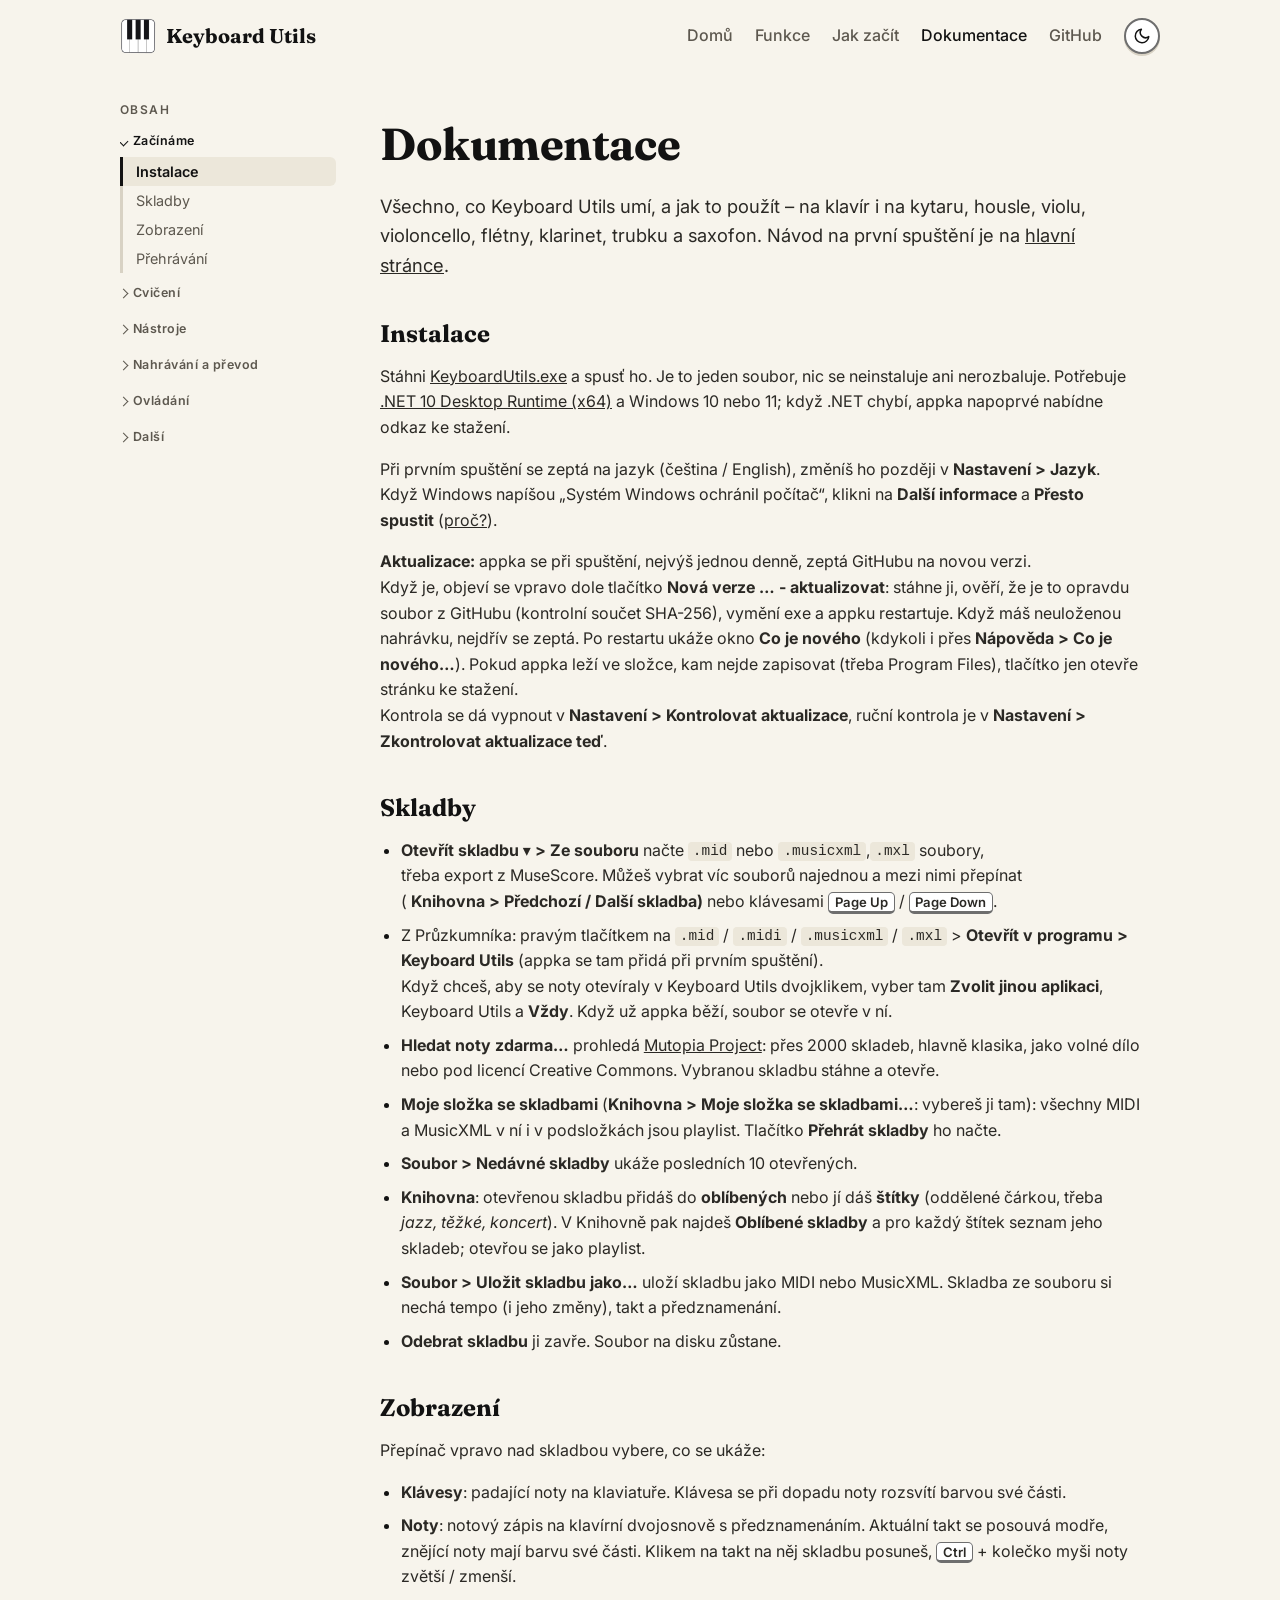
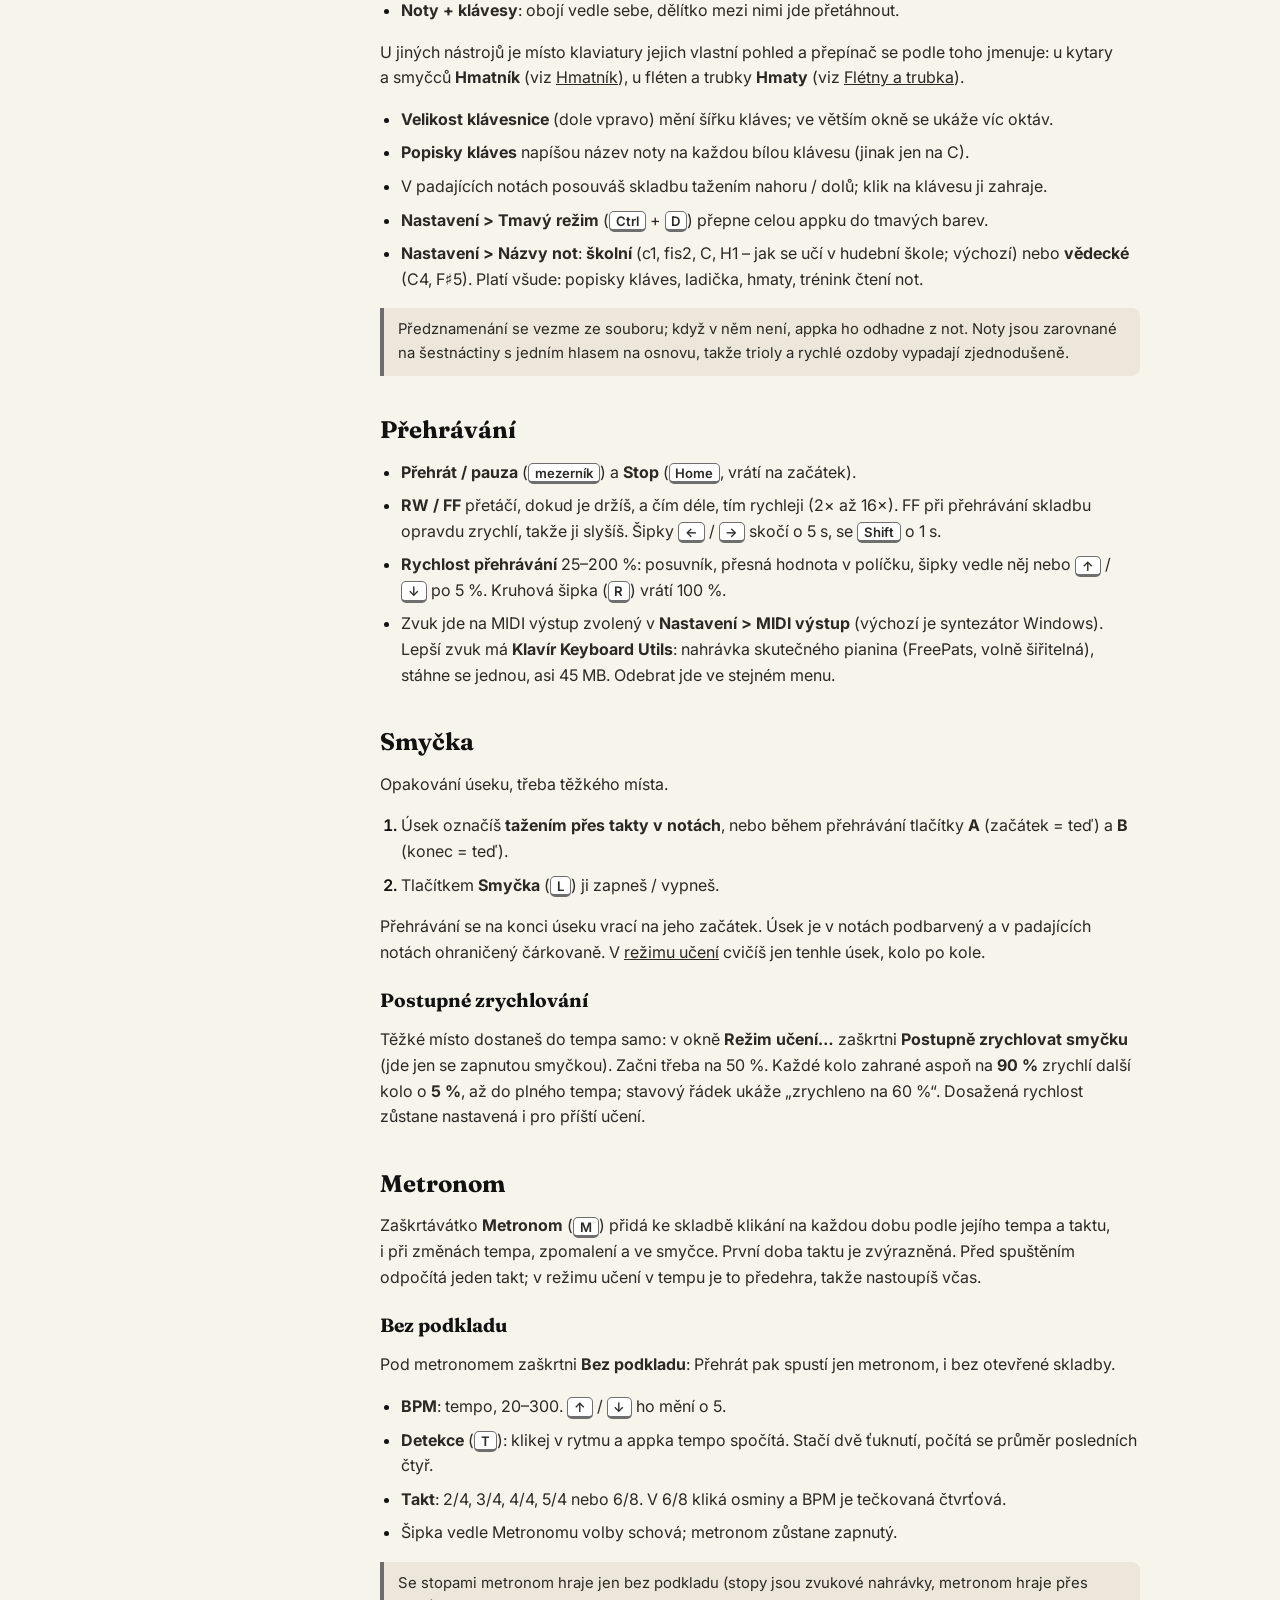
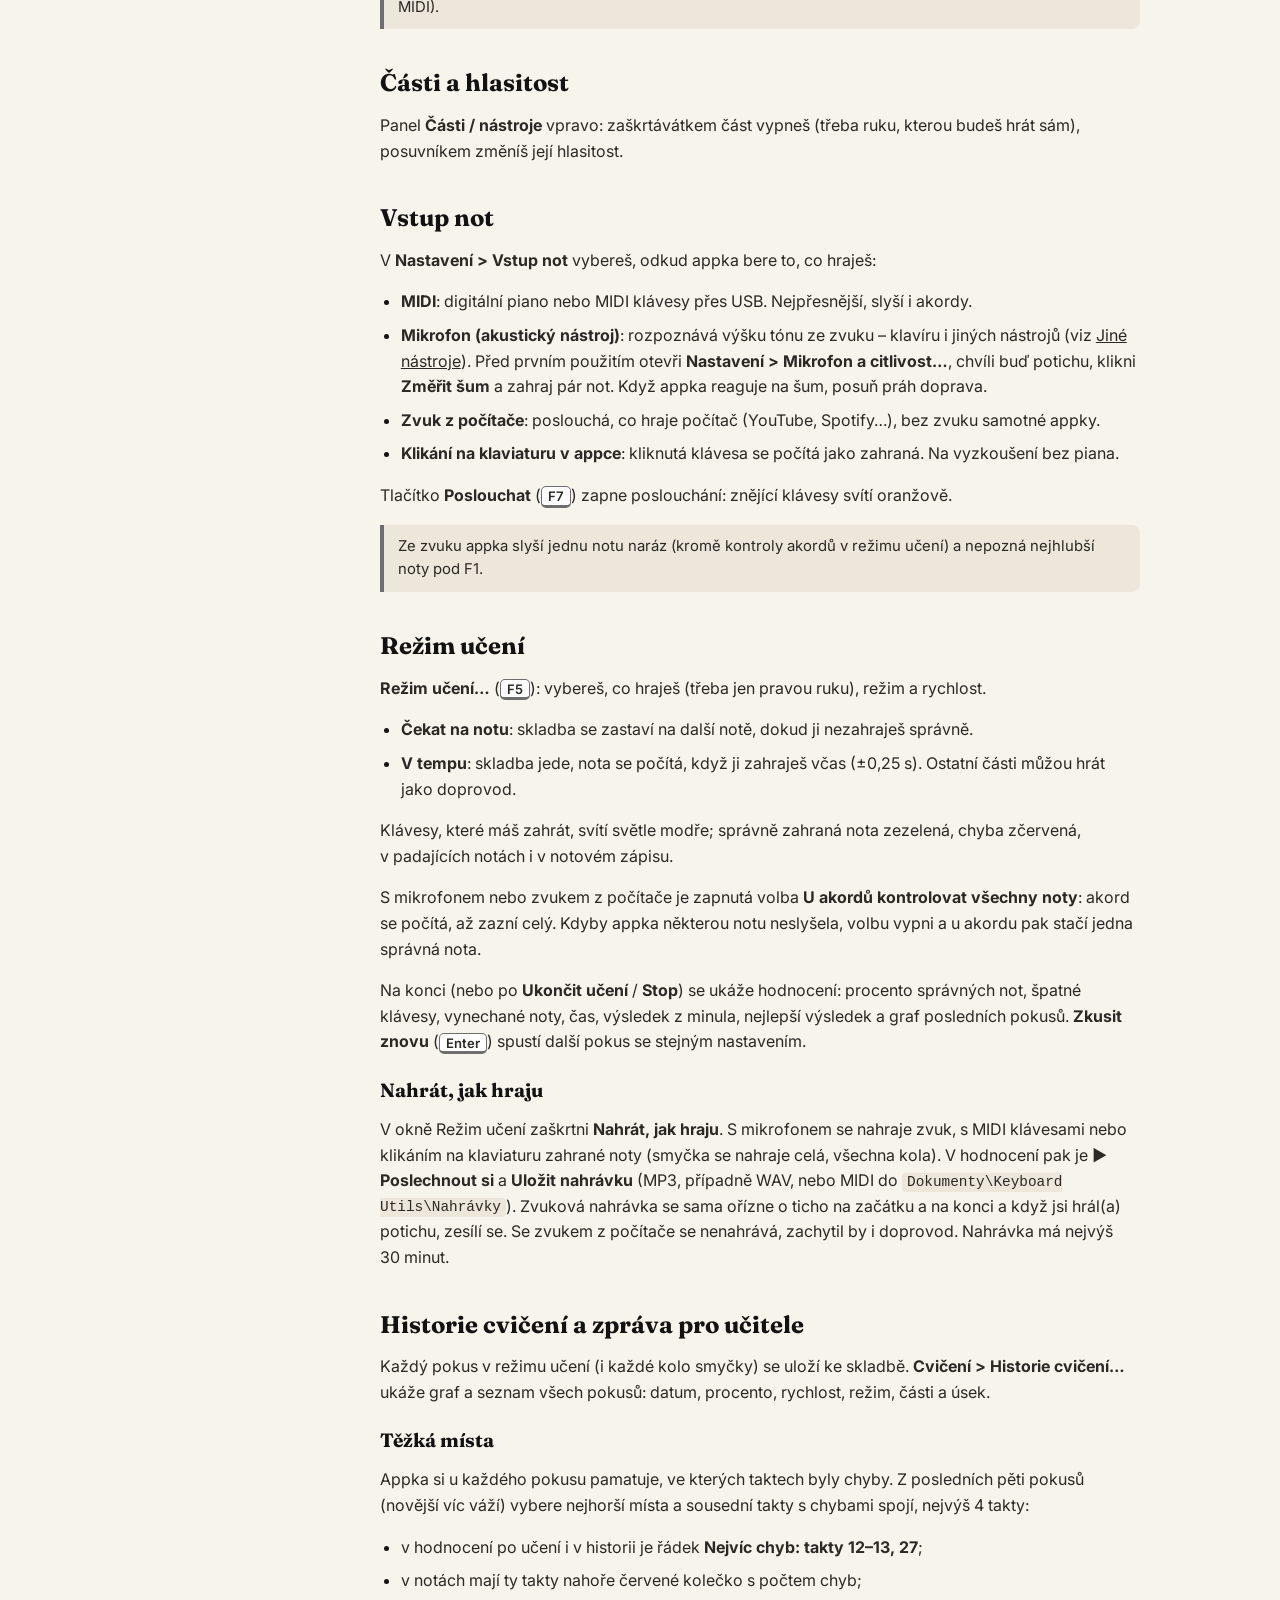
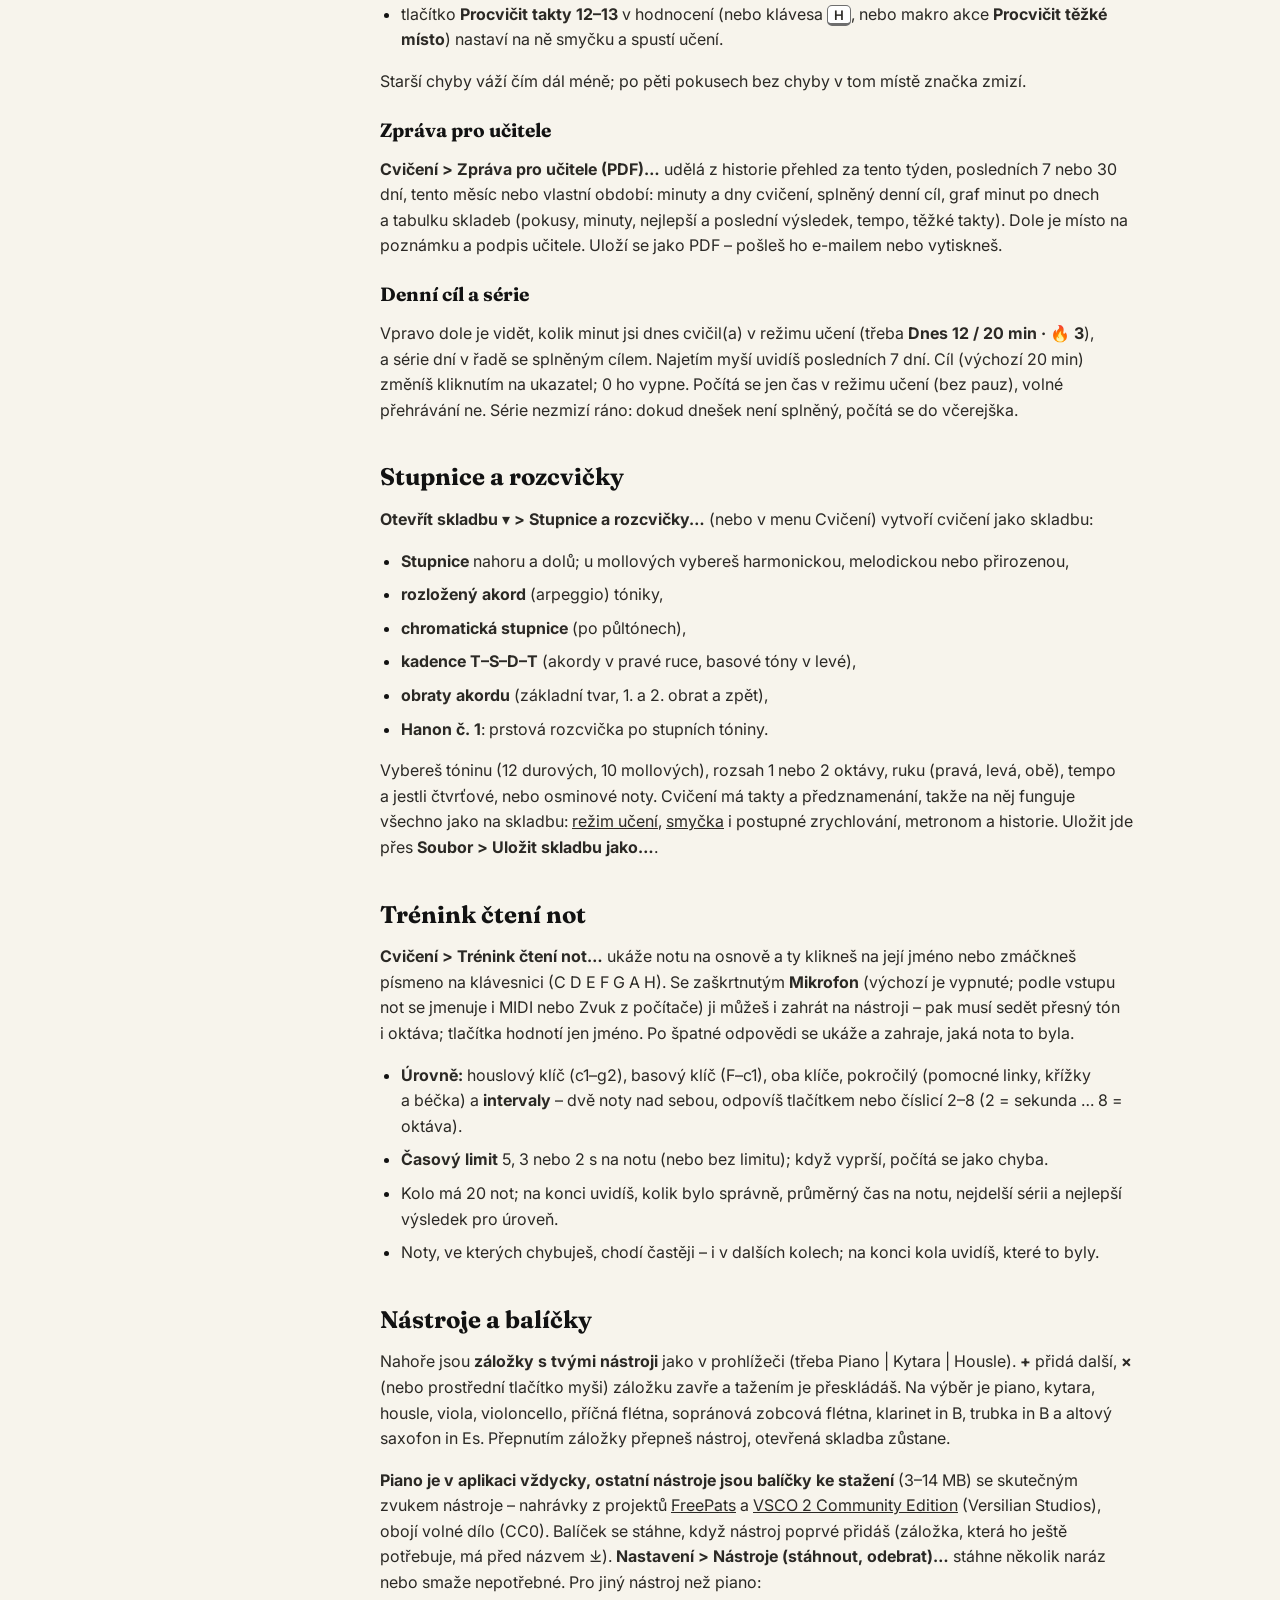
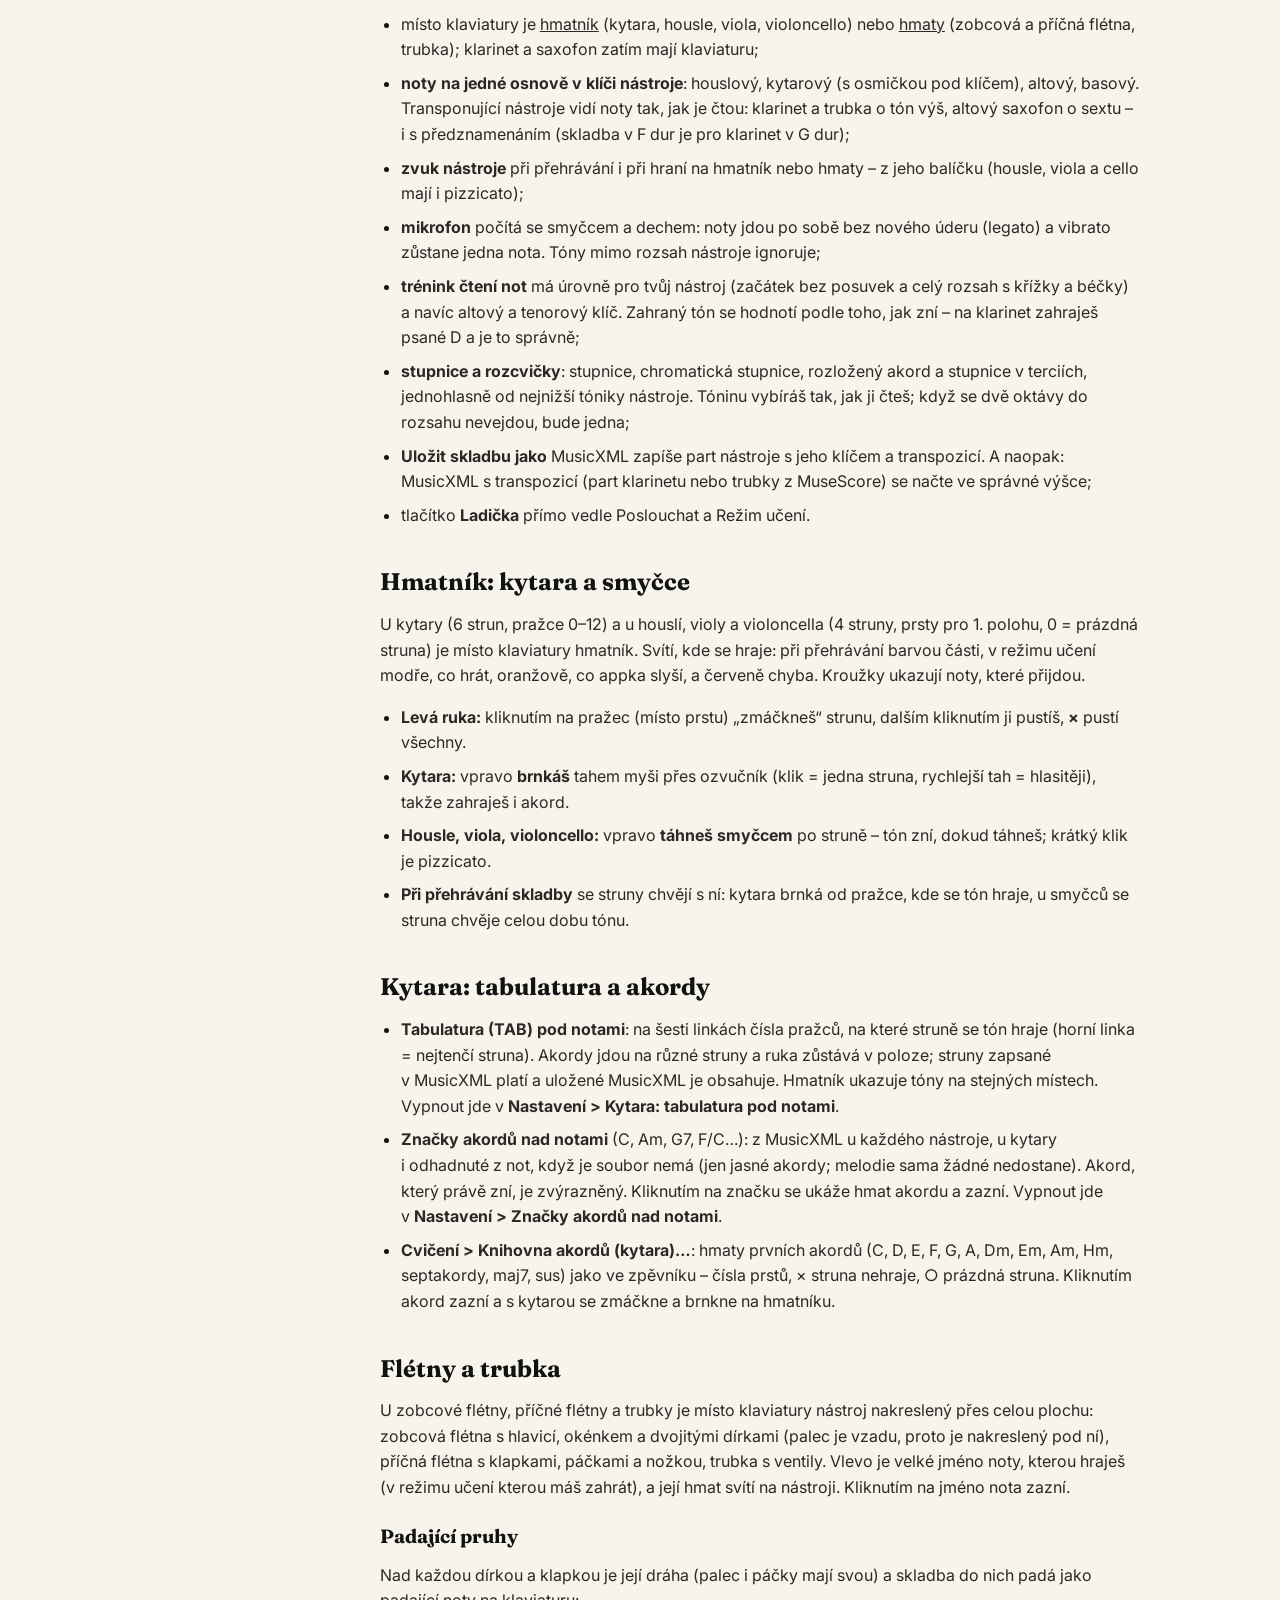
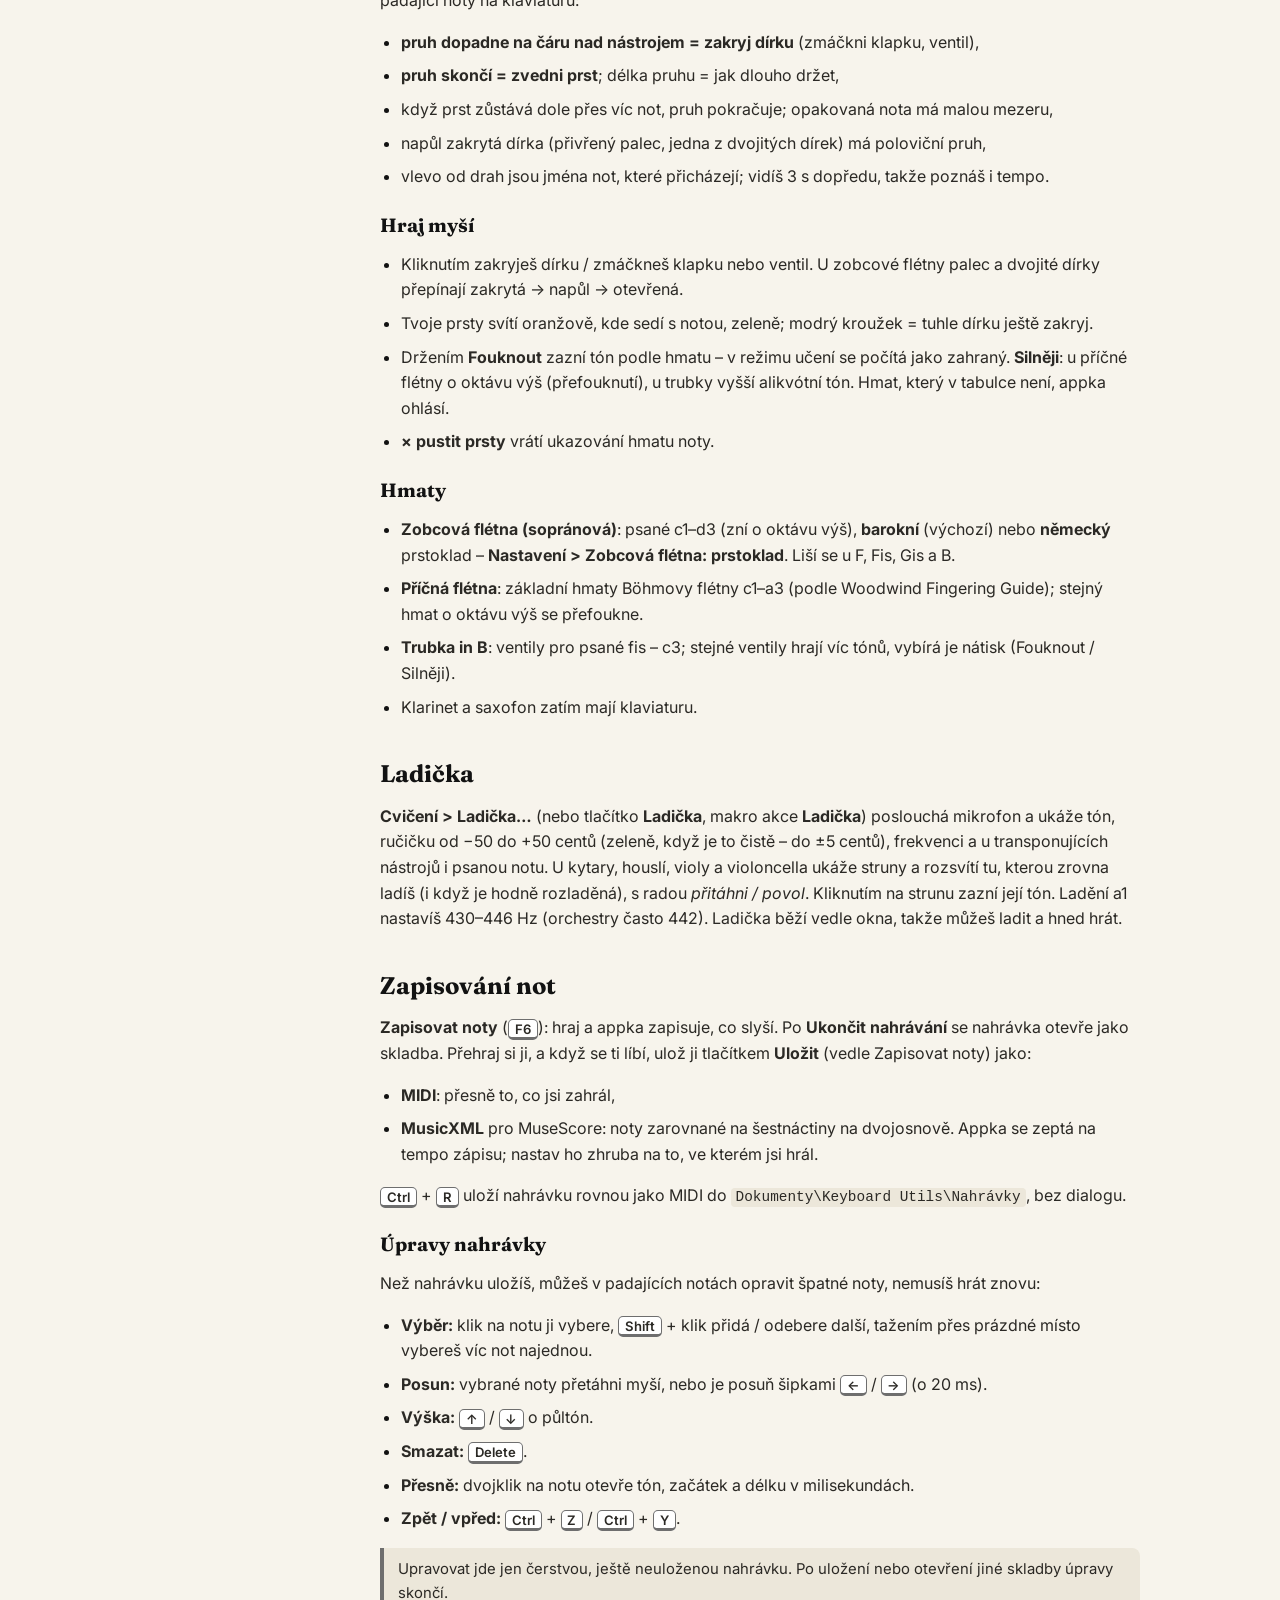
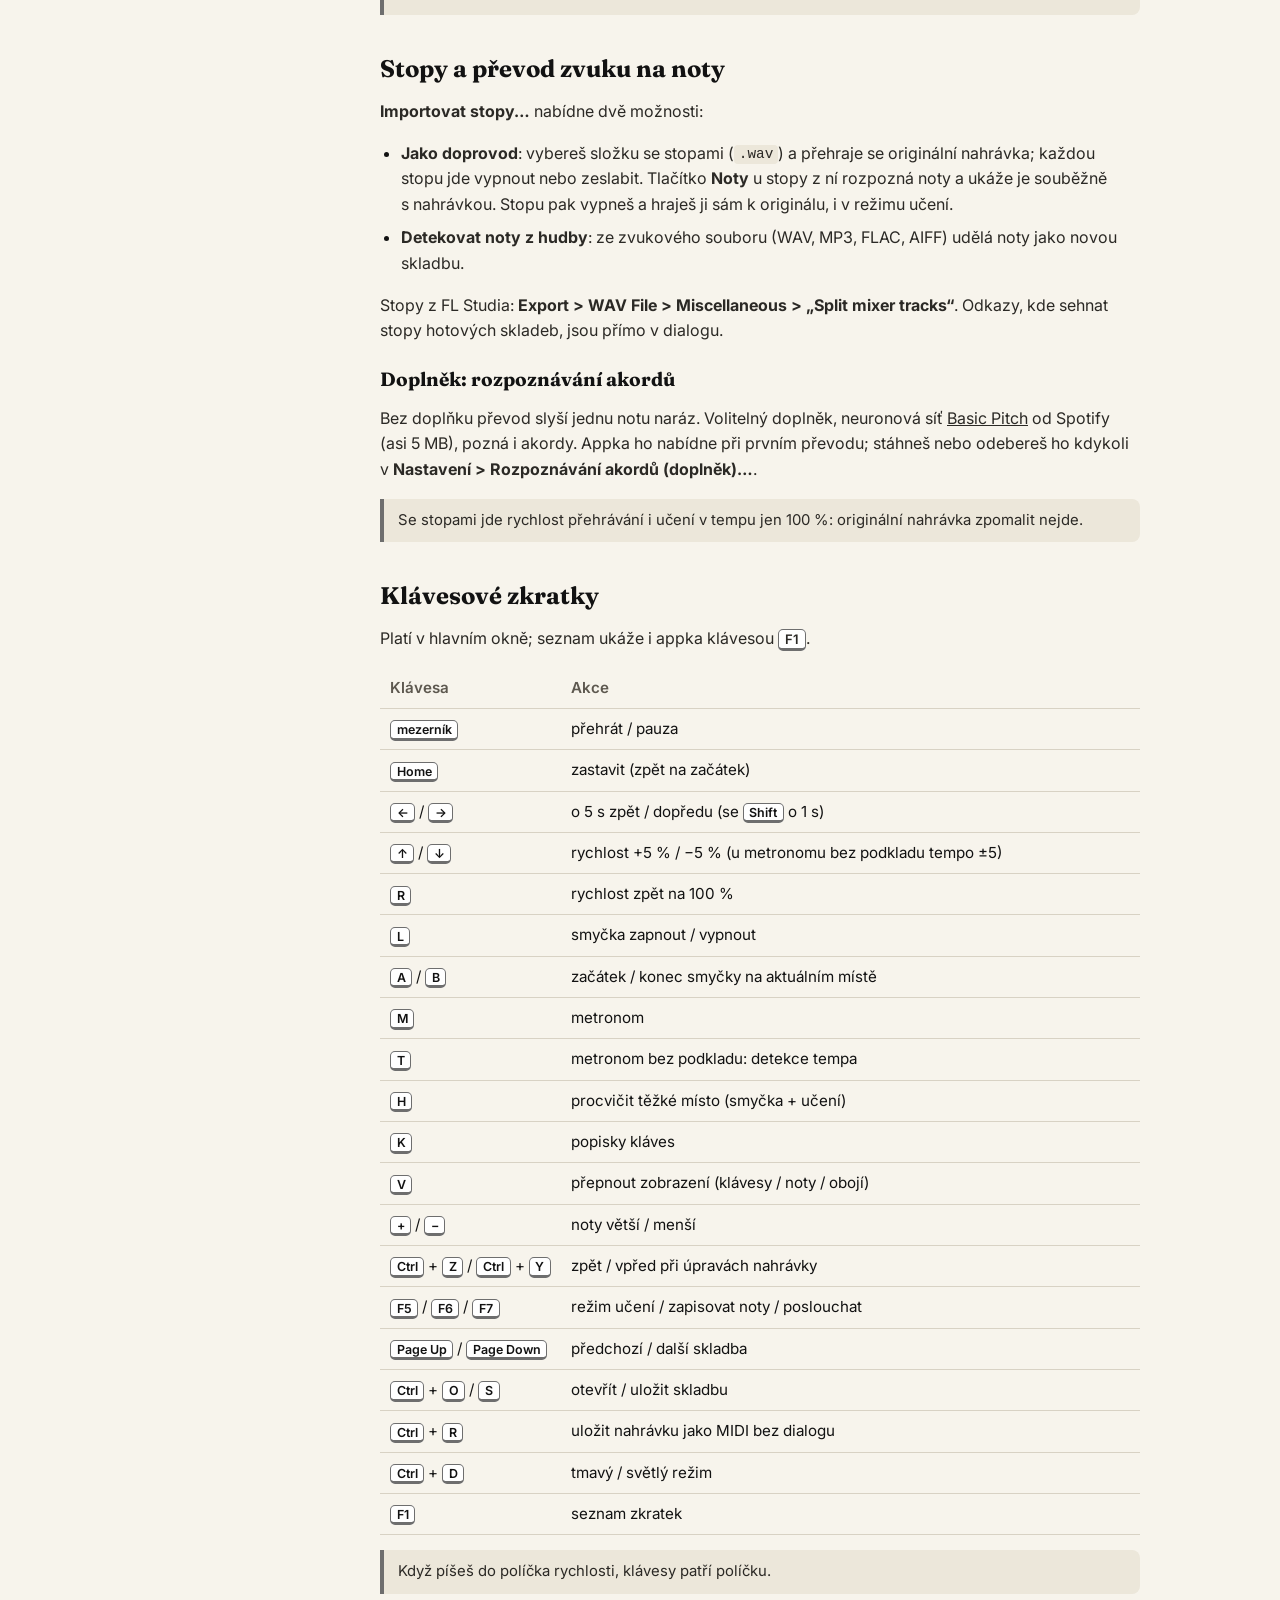
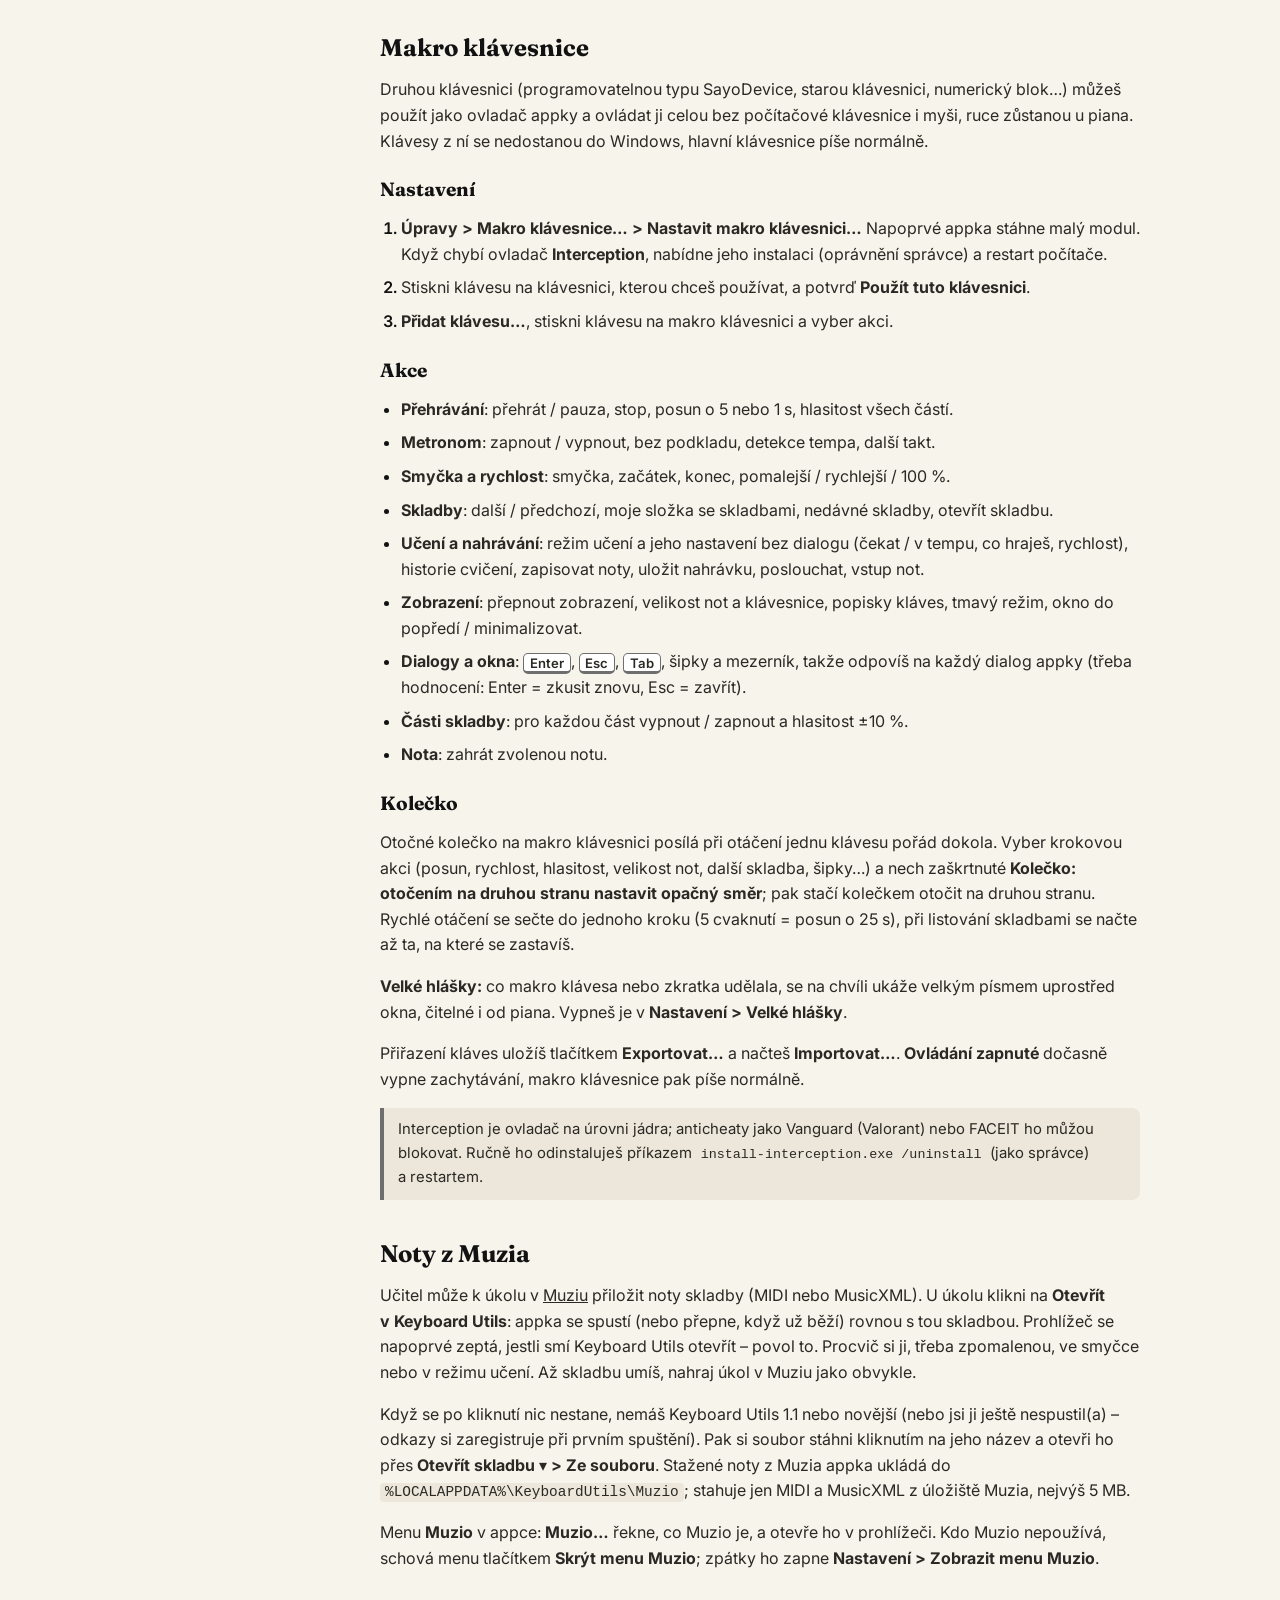
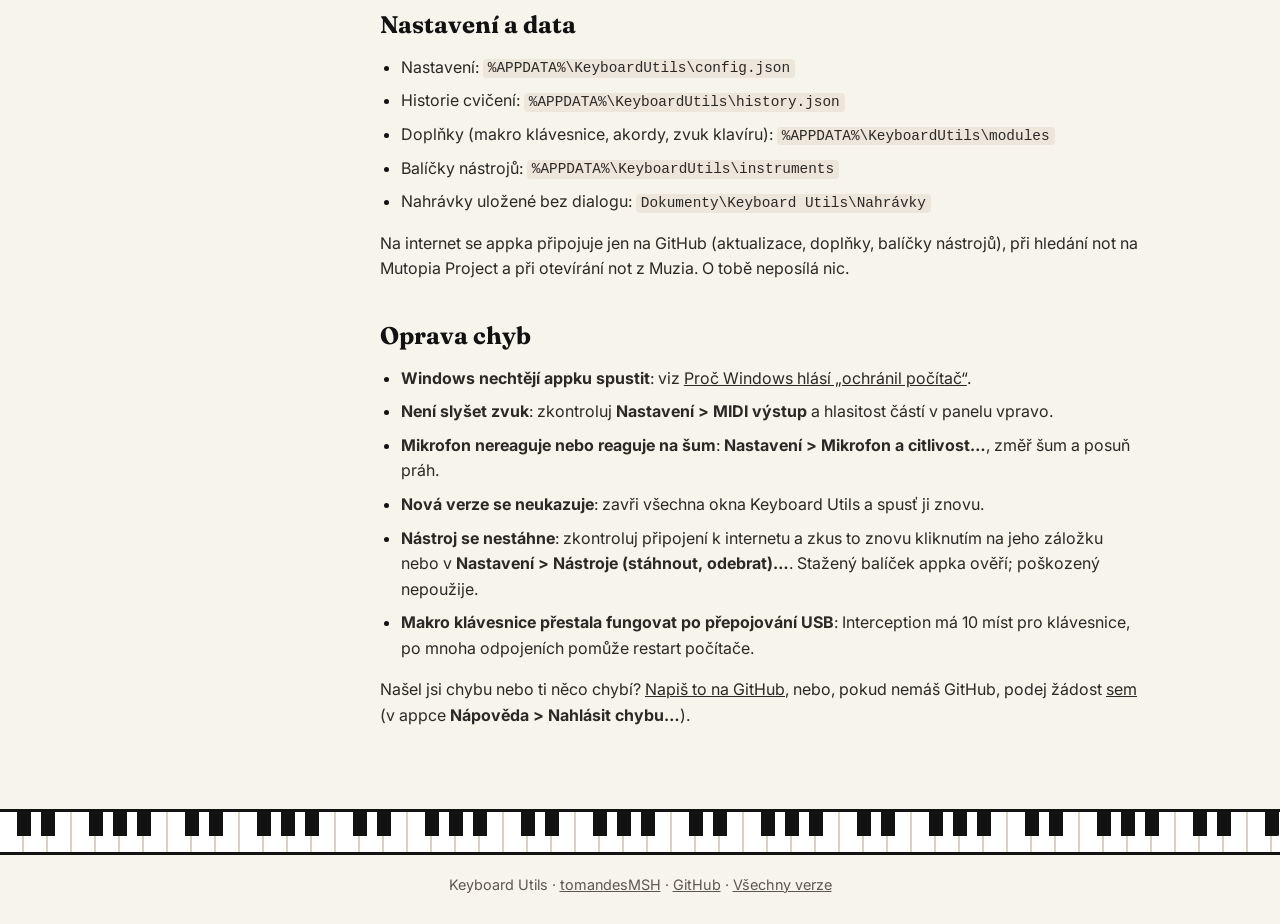
==== docs/docs/index.html @ 631c0263 "Docs contents: only the list animates when a category opens - the heading no longer stretches and ju" ====
<!doctype html>
<html lang="cs">
<head>
  <meta charset="utf-8">
  <meta name="viewport" content="width=device-width, initial-scale=1">
  <title>Dokumentace – Keyboard Utils</title>
  <meta name="description" content="Dokumentace Keyboard Utils: skladby, přehrávání, režim učení, zpráva pro učitele, nástroje (kytara, smyčce, flétny, trubka), hmatník, tabulatura a akordy, ladička, zapisování not, makro klávesnice a klávesové zkratky.">
  <link rel="icon" type="image/png" href="../img/favicon.png">
  <link rel="preconnect" href="https://fonts.googleapis.com">
  <link rel="preconnect" href="https://fonts.gstatic.com" crossorigin>
  <link href="https://fonts.googleapis.com/css2?family=Fraunces:opsz,wght@9..144,600;9..144,700&family=Inter:wght@400;500;600&display=swap" rel="stylesheet">
  <!-- The light / dark pick, set before the page is drawn (no flash of the wrong one). See theme.js. -->
  <script>try { const t = localStorage.getItem('theme'); if (t === 'dark' || t === 'light') document.documentElement.dataset.theme = t } catch (e) {}</script>
  <link rel="stylesheet" href="../style.css">
</head>
<body>

<header class="top">
  <a class="brand" href="../index.html">
    <img src="../img/logo.png" alt="" width="36" height="36">
    <span>Keyboard Utils</span>
  </a>
  <div class="header-end">
    <nav>
      <a href="../index.html">Domů</a>
      <a href="../index.html#funkce">Funkce</a>
      <a href="../index.html#zacit">Jak začít</a>
      <a href="index.html" aria-current="page">Dokumentace</a>
      <a href="https://github.com/tomandesMSH/Keyboard-Utils">GitHub</a>
    </nav>
    <button class="theme-toggle" type="button" aria-label="Tmavý režim" aria-pressed="false">
      <svg class="moon" viewBox="0 0 24 24" fill="none" stroke="currentColor" stroke-width="2" stroke-linecap="round" stroke-linejoin="round" aria-hidden="true"><path d="M21 12.8A9 9 0 1 1 11.2 3a7 7 0 0 0 9.8 9.8z"/></svg>
      <svg class="sun" viewBox="0 0 24 24" fill="none" stroke="currentColor" stroke-width="2" stroke-linecap="round" aria-hidden="true"><circle cx="12" cy="12" r="4.5"/><path d="M12 2v2.5M12 19.5V22M2 12h2.5M19.5 12H22M4.9 4.9l1.8 1.8M17.3 17.3l1.8 1.8M4.9 19.1l1.8-1.8M17.3 6.7l1.8-1.8"/></svg>
    </button>
  </div>
</header>

<div class="doc">
  <aside class="doc-toc" aria-label="Obsah">
    <p class="doc-toc-title">Obsah</p>
    <div class="doc-toc-group">
      <button type="button" class="doc-toc-cat" aria-expanded="true">Začínáme</button>
      <div class="doc-toc-list">
        <ol>
          <li><a href="#instalace">Instalace</a></li>
          <li><a href="#skladby">Skladby</a></li>
          <li><a href="#zobrazeni">Zobrazení</a></li>
          <li><a href="#prehravani">Přehrávání</a></li>
        </ol>
      </div>
    </div>
    <div class="doc-toc-group">
      <button type="button" class="doc-toc-cat" aria-expanded="true">Cvičení</button>
      <div class="doc-toc-list">
        <ol>
          <li><a href="#smycka">Smyčka</a></li>
          <li><a href="#metronom">Metronom</a></li>
          <li><a href="#casti">Části a hlasitost</a></li>
          <li><a href="#vstup">Vstup not</a></li>
          <li><a href="#uceni">Režim učení</a></li>
          <li><a href="#historie">Historie a zpráva pro učitele</a></li>
          <li><a href="#stupnice">Stupnice a rozcvičky</a></li>
          <li><a href="#cteni">Trénink čtení not</a></li>
        </ol>
      </div>
    </div>
    <div class="doc-toc-group">
      <button type="button" class="doc-toc-cat" aria-expanded="true">Nástroje</button>
      <div class="doc-toc-list">
        <ol>
          <li><a href="#nastroje">Nástroje a balíčky</a></li>
          <li><a href="#hmatnik">Hmatník: kytara a smyčce</a></li>
          <li><a href="#kytara">Kytara: tabulatura a akordy</a></li>
          <li><a href="#dechy">Flétny a trubka</a></li>
          <li><a href="#ladicka">Ladička</a></li>
        </ol>
      </div>
    </div>
    <div class="doc-toc-group">
      <button type="button" class="doc-toc-cat" aria-expanded="true">Nahrávání a převod</button>
      <div class="doc-toc-list">
        <ol>
          <li><a href="#zapisovani">Zapisování not</a></li>
          <li><a href="#stopy">Stopy a převod zvuku</a></li>
        </ol>
      </div>
    </div>
    <div class="doc-toc-group">
      <button type="button" class="doc-toc-cat" aria-expanded="true">Ovládání</button>
      <div class="doc-toc-list">
        <ol>
          <li><a href="#zkratky">Klávesové zkratky</a></li>
          <li><a href="#makro">Makro klávesnice</a></li>
        </ol>
      </div>
    </div>
    <div class="doc-toc-group">
      <button type="button" class="doc-toc-cat" aria-expanded="true">Další</button>
      <div class="doc-toc-list">
        <ol>
          <li><a href="#muzio">Noty z Muzia</a></li>
          <li><a href="#nastaveni">Nastavení a data</a></li>
          <li><a href="#problemy">Oprava chyb</a></li>
        </ol>
      </div>
    </div>
  </aside>

  <main class="page doc-body">
    <h1>Dokumentace</h1>
    <p class="lead">
      Všechno, co Keyboard Utils umí, a&nbsp;jak to použít – na klavír i&nbsp;na kytaru, housle, violu, violoncello,
      flétny, klarinet, trubku a&nbsp;saxofon. Návod na první spuštění je na <a href="../index.html#zacit">hlavní stránce</a>.
    </p>

    <section id="instalace">
      <h2>Instalace</h2>
      <p>
        Stáhni <a href="https://github.com/tomandesMSH/Keyboard-Utils/releases/latest/download/KeyboardUtils.exe" download>KeyboardUtils.exe</a>
        a&nbsp;spusť ho. Je to jeden soubor, nic se neinstaluje ani nerozbaluje. Potřebuje
        <a href="https://dotnet.microsoft.com/download/dotnet/10.0">.NET 10 Desktop Runtime (x64)</a> a&nbsp;Windows 10 nebo 11;
        když .NET chybí, appka napoprvé nabídne odkaz ke stažení.
      </p>
      <p>
        Při prvním spuštění se zeptá na jazyk (čeština / English), změníš ho později v&nbsp;<b>Nastavení &gt; Jazyk</b>.
        Když Windows napíšou „Systém Windows ochránil počítač“, klikni na <b>Další informace</b> a&nbsp;<b>Přesto spustit</b>
        (<a href="../proc.html">proč?</a>).
      </p>
      <p>
        <b>Aktualizace:</b> appka se při spuštění, nejvýš jednou denně, zeptá GitHubu na novou verzi. <br> Když je, objeví
        se vpravo dole tlačítko <b>Nová verze … - aktualizovat</b>: stáhne ji, ověří, že je to opravdu soubor z&nbsp;GitHubu
        (kontrolní součet SHA-256), vymění exe a&nbsp;appku restartuje. Když máš neuloženou nahrávku, nejdřív se zeptá.
        Po restartu ukáže okno <b>Co je nového</b> (kdykoli i&nbsp;přes <b>Nápověda &gt; Co je nového…</b>).
        Pokud appka leží ve složce, kam nejde zapisovat (třeba Program Files), tlačítko jen otevře stránku ke stažení. <br>
        Kontrola se dá vypnout v&nbsp;<b>Nastavení &gt; Kontrolovat aktualizace</b>, ruční kontrola je
        v&nbsp;<b>Nastavení &gt; Zkontrolovat aktualizace teď</b>.
      </p>
    </section>

    <section id="skladby">
      <h2>Skladby</h2>
      <ul>
        <li>
          <b>Otevřít skladbu ▾ &gt; Ze souboru</b> načte <code>.mid</code> nebo <code>.musicxml</code>,<code>.mxl</code> soubory, <br>
          třeba export z&nbsp;MuseScore. Můžeš vybrat víc souborů najednou a mezi nimi přepínat <br>
          (&nbsp;<b>Knihovna &gt; Předchozí / Další skladba)</b> nebo klávesami <kbd>Page Up</kbd> / <kbd>Page Down</kbd>.
        </li>
        <li>
          Z&nbsp;Průzkumníka: pravým tlačítkem na <code>.mid</code> / <code>.midi</code> / <code>.musicxml</code> / <code>.mxl</code>
          &gt; <b>Otevřít v&nbsp;programu &gt; Keyboard Utils</b> (appka se tam přidá při prvním spuštění). <br>
          Když chceš, aby se noty otevíraly v&nbsp;Keyboard Utils dvojklikem, vyber tam <b>Zvolit jinou aplikaci</b>,
          Keyboard Utils a&nbsp;<b>Vždy</b>. Když už appka běží, soubor se otevře v&nbsp;ní.
        </li>
        <li>
          <b>Hledat noty zdarma…</b> prohledá <a href="https://www.mutopiaproject.org/">Mutopia Project</a>: přes 2000 skladeb,
          hlavně klasika, jako volné dílo nebo pod licencí Creative Commons. Vybranou skladbu stáhne a&nbsp;otevře.
        </li>
        <li>
          <b>Moje složka se skladbami</b> (<b>Knihovna &gt; Moje složka se skladbami…</b>: vybereš ji tam): všechny MIDI a&nbsp;MusicXML v&nbsp;ní
          i&nbsp;v&nbsp;podsložkách jsou playlist. Tlačítko <b>Přehrát skladby</b> ho načte. 
        </li>
        <li><b>Soubor &gt; Nedávné skladby</b> ukáže posledních 10 otevřených.</li>
        <li>
          <b>Knihovna</b>: otevřenou skladbu přidáš do <b>oblíbených</b> nebo jí dáš <b>štítky</b>
          (oddělené čárkou, třeba <i>jazz, těžké, koncert</i>). V&nbsp;Knihovně pak najdeš <b>Oblíbené skladby</b>
          a&nbsp;pro každý štítek seznam jeho skladeb; otevřou se jako playlist.
        </li>
        <li>
          <b>Soubor &gt; Uložit skladbu jako…</b> uloží skladbu jako MIDI nebo MusicXML. Skladba ze souboru si nechá
          tempo (i&nbsp;jeho změny), takt a&nbsp;předznamenání.
        </li>
        <li><b>Odebrat skladbu</b> ji zavře. Soubor na disku zůstane.</li>
      </ul>
    </section>

    <section id="zobrazeni">
      <h2>Zobrazení</h2>
      <p>Přepínač vpravo nad skladbou vybere, co se ukáže:</p>
      <ul>
        <li><b>Klávesy</b>: padající noty na klaviatuře. Klávesa se při dopadu noty rozsvítí barvou své části.</li>
        <li>
          <b>Noty</b>: notový zápis na klavírní dvojosnově s&nbsp;předznamenáním. Aktuální takt se posouvá modře, znějící noty
          mají barvu své části. Klikem na takt na něj skladbu posuneš, <kbd>Ctrl</kbd> + kolečko myši noty zvětší / zmenší.
        </li>
        <li><b>Noty + klávesy</b>: obojí vedle sebe, dělítko mezi nimi jde přetáhnout.</li>
      </ul>
      <p>
        U&nbsp;jiných nástrojů je místo klaviatury jejich vlastní pohled a&nbsp;přepínač se podle toho jmenuje: u&nbsp;kytary
        a&nbsp;smyčců <b>Hmatník</b> (viz <a href="#hmatnik">Hmatník</a>), u&nbsp;fléten a&nbsp;trubky <b>Hmaty</b> (viz <a href="#dechy">Flétny a&nbsp;trubka</a>).
      </p>
      <ul>
        <li><b>Velikost klávesnice</b> (dole vpravo) mění šířku kláves; ve větším okně se ukáže víc oktáv.</li>
        <li><b>Popisky kláves</b> napíšou název noty na každou bílou klávesu (jinak jen na C).</li>
        <li>V&nbsp;padajících notách posouváš skladbu tažením nahoru / dolů; klik na klávesu ji zahraje.</li>
        <li><b>Nastavení &gt; Tmavý režim</b> (<kbd>Ctrl</kbd> + <kbd>D</kbd>) přepne celou appku do tmavých barev.</li>
        <li><b>Nastavení &gt; Názvy not</b>: <b>školní</b> (c1, fis2, C, H1 – jak se učí v&nbsp;hudební škole; výchozí) nebo <b>vědecké</b>
          (C4, F♯5). Platí všude: popisky kláves, ladička, hmaty, trénink čtení not.</li>
      </ul>
      <p class="note">
        Předznamenání se vezme ze souboru; když v&nbsp;něm není, appka ho odhadne z&nbsp;not. Noty jsou zarovnané na
        šestnáctiny s&nbsp;jedním hlasem na osnovu, takže trioly a&nbsp;rychlé ozdoby vypadají zjednodušeně.
      </p>
    </section>

    <section id="prehravani">
      <h2>Přehrávání</h2>
      <ul>
        <li><b>Přehrát / pauza</b> (<kbd>mezerník</kbd>) a&nbsp;<b>Stop</b> (<kbd>Home</kbd>, vrátí na začátek).</li>
        <li>
          <b>RW / FF</b> přetáčí, dokud je držíš, a&nbsp;čím déle, tím rychleji (2× až 16×). FF při přehrávání skladbu
          opravdu zrychlí, takže ji slyšíš. Šipky <kbd>←</kbd> / <kbd>→</kbd> skočí o&nbsp;5&nbsp;s, se <kbd>Shift</kbd> o&nbsp;1&nbsp;s.
        </li>
        <li>
          <b>Rychlost přehrávání</b> 25–200&nbsp;%: posuvník, přesná hodnota v&nbsp;políčku, šipky vedle něj
          nebo <kbd>↑</kbd> / <kbd>↓</kbd> po 5&nbsp;%. Kruhová šipka (<kbd>R</kbd>) vrátí 100&nbsp;%.
        </li>
        <li>Zvuk jde na MIDI výstup zvolený v&nbsp;<b>Nastavení &gt; MIDI výstup</b> (výchozí je syntezátor Windows). Lepší zvuk má <b>Klavír Keyboard Utils</b>: nahrávka skutečného pianina (FreePats, volně šiřitelná), stáhne se jednou, asi 45&nbsp;MB. Odebrat jde ve stejném menu.</li>
      </ul>
    </section>

    <section id="smycka">
      <h2>Smyčka</h2>
      <p>Opakování úseku, třeba těžkého místa.</p>
      <ol>
        <li>Úsek označíš <b>tažením přes takty v&nbsp;notách</b>, nebo během přehrávání tlačítky <b>A</b> (začátek = teď) a&nbsp;<b>B</b> (konec = teď).</li>
        <li>Tlačítkem <b>Smyčka</b> (<kbd>L</kbd>) ji zapneš / vypneš.</li>
      </ol>
      <p>
        Přehrávání se na konci úseku vrací na jeho začátek. Úsek je v&nbsp;notách podbarvený a&nbsp;v&nbsp;padajících notách
        ohraničený čárkovaně. V&nbsp;<a href="#uceni">režimu učení</a> cvičíš jen tenhle úsek, kolo po kole.
      </p>
      <h3>Postupné zrychlování</h3>
      <p>
        Těžké místo dostaneš do tempa samo: v&nbsp;okně <b>Režim učení…</b> zaškrtni <b>Postupně zrychlovat smyčku</b>
        (jde jen se zapnutou smyčkou). Začni třeba na 50&nbsp;%. Každé kolo zahrané aspoň na <b>90&nbsp;%</b> zrychlí další
        kolo o&nbsp;<b>5&nbsp;%</b>, až do plného tempa; stavový řádek ukáže „zrychleno na 60&nbsp;%“. Dosažená rychlost
        zůstane nastavená i&nbsp;pro příští učení.
      </p>
    </section>

    <section id="metronom">
      <h2>Metronom</h2>
      <p>
        Zaškrtávátko <b>Metronom</b> (<kbd>M</kbd>) přidá ke skladbě klikání na každou dobu podle jejího tempa a&nbsp;taktu,
        i&nbsp;při změnách tempa, zpomalení a&nbsp;ve smyčce. První doba taktu je zvýrazněná. Před spuštěním odpočítá jeden takt;
        v&nbsp;režimu učení v&nbsp;tempu je to předehra, takže nastoupíš včas.
      </p>
      <h3>Bez podkladu</h3>
      <p>
        Pod metronomem zaškrtni <b>Bez podkladu</b>: Přehrát pak spustí jen metronom, i&nbsp;bez otevřené skladby.
      </p>
      <ul>
        <li><b>BPM</b>: tempo, 20–300. <kbd>↑</kbd> / <kbd>↓</kbd> ho mění o&nbsp;5.</li>
        <li><b>Detekce</b> (<kbd>T</kbd>): klikej v&nbsp;rytmu a&nbsp;appka tempo spočítá. Stačí dvě ťuknutí, počítá se průměr posledních čtyř.</li>
        <li><b>Takt</b>: 2/4, 3/4, 4/4, 5/4 nebo 6/8. V&nbsp;6/8 kliká osminy a&nbsp;BPM je tečkovaná čtvrťová.</li>
        <li>Šipka vedle Metronomu volby schová; metronom zůstane zapnutý.</li>
      </ul>
      <p class="note">Se stopami metronom hraje jen bez podkladu (stopy jsou zvukové nahrávky, metronom hraje přes MIDI).</p>
    </section>

    <section id="casti">
      <h2>Části a hlasitost</h2>
      <p>
        Panel <b>Části / nástroje</b> vpravo: zaškrtávátkem část vypneš (třeba ruku, kterou budeš hrát sám),
        posuvníkem změníš její hlasitost.
      </p>
    </section>

    <section id="vstup">
      <h2>Vstup not</h2>
      <p>V&nbsp;<b>Nastavení &gt; Vstup not</b> vybereš, odkud appka bere to, co hraješ:</p>
      <ul>
        <li>
          <b>MIDI</b>: digitální piano nebo MIDI klávesy přes USB. Nejpřesnější, slyší i&nbsp;akordy.
        </li>
        <li>
          <b>Mikrofon (akustický nástroj)</b>: rozpoznává výšku tónu ze zvuku – klavíru i jiných nástrojů (viz <a href="#nastroje">Jiné nástroje</a>). Před prvním použitím otevři
          <b>Nastavení &gt; Mikrofon a&nbsp;citlivost…</b>, chvíli buď potichu, klikni <b>Změřit šum</b> a&nbsp;zahraj pár not.
          Když appka reaguje na šum, posuň práh doprava.
        </li>
        <li><b>Zvuk z&nbsp;počítače</b>: poslouchá, co hraje počítač (YouTube, Spotify…), bez zvuku samotné appky.</li>
        <li><b>Klikání na klaviaturu v&nbsp;appce</b>: kliknutá klávesa se počítá jako zahraná. Na vyzkoušení bez piana.</li>
      </ul>
      <p>Tlačítko <b>Poslouchat</b> (<kbd>F7</kbd>) zapne poslouchání: znějící klávesy svítí oranžově.</p>
      <p class="note">
        Ze zvuku appka slyší jednu notu naráz (kromě kontroly akordů v&nbsp;režimu učení) a&nbsp;nepozná nejhlubší noty pod F1.
      </p>
    </section>

    <section id="uceni">
      <h2>Režim učení</h2>
      <p><b>Režim učení…</b> (<kbd>F5</kbd>): vybereš, co hraješ (třeba jen pravou ruku), režim a&nbsp;rychlost.</p>
      <ul>
        <li><b>Čekat na notu</b>: skladba se zastaví na další notě, dokud ji nezahraješ správně.</li>
        <li><b>V&nbsp;tempu</b>: skladba jede, nota se počítá, když ji zahraješ včas (±0,25&nbsp;s). Ostatní části můžou hrát jako doprovod.</li>
      </ul>
      <p>
        Klávesy, které máš zahrát, svítí světle modře; správně zahraná nota zezelená, chyba zčervená, v&nbsp;padajících
        notách i&nbsp;v&nbsp;notovém zápisu.
      </p>
      <p>
        S&nbsp;mikrofonem nebo zvukem z&nbsp;počítače je zapnutá volba <b>U&nbsp;akordů kontrolovat všechny noty</b>: akord se
        počítá, až zazní celý. Kdyby appka některou notu neslyšela, volbu vypni a&nbsp;u&nbsp;akordu pak stačí jedna správná nota.
      </p>
      <p>
        Na konci (nebo po <b>Ukončit učení</b> / <b>Stop</b>) se ukáže hodnocení: procento správných not, špatné klávesy,
        vynechané noty, čas, výsledek z&nbsp;minula, nejlepší výsledek a&nbsp;graf posledních pokusů. <b>Zkusit znovu</b> (<kbd>Enter</kbd>)
        spustí další pokus se stejným nastavením.
      </p>
      <h3>Nahrát, jak hraju</h3>
      <p>
        V&nbsp;okně Režim učení zaškrtni <b>Nahrát, jak hraju</b>. S&nbsp;mikrofonem se nahraje zvuk, s&nbsp;MIDI klávesami
        nebo klikáním na klaviaturu zahrané noty (smyčka se nahraje celá, všechna kola). V&nbsp;hodnocení pak je
        <b>▶ Poslechnout si</b> a&nbsp;<b>Uložit nahrávku</b> (MP3, případně WAV, nebo MIDI do <code>Dokumenty\Keyboard Utils\Nahrávky</code>). Zvuková nahrávka se sama ořízne o&nbsp;ticho na začátku a&nbsp;na konci a&nbsp;když jsi hrál(a) potichu, zesílí se.
        Se zvukem z&nbsp;počítače se nenahrává, zachytil by i&nbsp;doprovod. Nahrávka má nejvýš 30&nbsp;minut.
      </p>
    </section>

    <section id="historie">
      <h2>Historie cvičení a&nbsp;zpráva pro učitele</h2>
      <p>
        Každý pokus v&nbsp;režimu učení (i&nbsp;každé kolo smyčky) se uloží ke skladbě. <b>Cvičení &gt; Historie cvičení…</b>
        ukáže graf a&nbsp;seznam všech pokusů: datum, procento, rychlost, režim, části a&nbsp;úsek.
      </p>
      <h3>Těžká místa</h3>
      <p>
        Appka si u&nbsp;každého pokusu pamatuje, ve kterých taktech byly chyby. Z&nbsp;posledních pěti pokusů (novější víc
        váží) vybere nejhorší místa a&nbsp;sousední takty s&nbsp;chybami spojí, nejvýš 4&nbsp;takty:
      </p>
      <ul>
        <li>v&nbsp;hodnocení po učení i&nbsp;v&nbsp;historii je řádek <b>Nejvíc chyb: takty 12–13, 27</b>;</li>
        <li>v&nbsp;notách mají ty takty nahoře červené kolečko s&nbsp;počtem chyb;</li>
        <li>tlačítko <b>Procvičit takty 12–13</b> v&nbsp;hodnocení (nebo klávesa <kbd>H</kbd>, nebo makro akce
          <b>Procvičit těžké místo</b>) nastaví na ně smyčku a&nbsp;spustí učení.</li>
      </ul>
      <p>Starší chyby váží čím dál méně; po pěti pokusech bez chyby v&nbsp;tom místě značka zmizí.</p>
      <h3>Zpráva pro učitele</h3>
      <p>
        <b>Cvičení &gt; Zpráva pro učitele (PDF)…</b> udělá z&nbsp;historie přehled za tento týden, posledních 7 nebo 30 dní, tento
        měsíc nebo vlastní období: minuty a&nbsp;dny cvičení, splněný denní cíl, graf minut po dnech a&nbsp;tabulku skladeb
        (pokusy, minuty, nejlepší a&nbsp;poslední výsledek, tempo, těžké takty). Dole je místo na poznámku a&nbsp;podpis učitele.
        Uloží se jako PDF – pošleš ho e-mailem nebo vytiskneš.
      </p>
      <h3>Denní cíl a&nbsp;série</h3>
      <p>
        Vpravo dole je vidět, kolik minut jsi dnes cvičil(a) v&nbsp;režimu učení (třeba <b>Dnes 12 / 20 min · 🔥 3</b>),
        a&nbsp;série dní v&nbsp;řadě se splněným cílem. Najetím myší uvidíš posledních 7 dní. Cíl (výchozí 20&nbsp;min) změníš
        kliknutím na ukazatel; 0 ho vypne. Počítá se jen čas v&nbsp;režimu učení
        (bez pauz), volné přehrávání ne. Série nezmizí ráno: dokud dnešek není splněný, počítá se do včerejška.
      </p>
    </section>

    <section id="stupnice">
      <h2>Stupnice a&nbsp;rozcvičky</h2>
      <p>
        <b>Otevřít skladbu ▾ &gt; Stupnice a&nbsp;rozcvičky…</b> (nebo v&nbsp;menu Cvičení) vytvoří cvičení jako skladbu:
      </p>
      <ul>
        <li><b>Stupnice</b> nahoru a&nbsp;dolů; u&nbsp;mollových vybereš harmonickou, melodickou nebo přirozenou,</li>
        <li><b>rozložený akord</b> (arpeggio) tóniky,</li>
        <li><b>chromatická stupnice</b> (po půltónech),</li>
        <li><b>kadence T–S–D–T</b> (akordy v&nbsp;pravé ruce, basové tóny v&nbsp;levé),</li>
        <li><b>obraty akordu</b> (základní tvar, 1. a&nbsp;2. obrat a&nbsp;zpět),</li>
        <li><b>Hanon č. 1</b>: prstová rozcvička po stupních tóniny.</li>
      </ul>
      <p>
        Vybereš tóninu (12 durových, 10 mollových), rozsah 1 nebo 2 oktávy, ruku (pravá, levá, obě), tempo a&nbsp;jestli
        čtvrťové, nebo osminové noty. Cvičení má takty a&nbsp;předznamenání, takže na něj funguje všechno jako na skladbu:
        <a href="#uceni">režim učení</a>, <a href="#smycka">smyčka</a> i&nbsp;postupné zrychlování, metronom a&nbsp;historie.
        Uložit jde přes <b>Soubor &gt; Uložit skladbu jako…</b>.
      </p>
    </section>

    <section id="cteni">
      <h2>Trénink čtení not</h2>
      <p>
        <b>Cvičení &gt; Trénink čtení not…</b> ukáže notu na osnově a&nbsp;ty klikneš na její jméno nebo zmáčkneš písmeno
        na klávesnici (C D E F G A H). Se zaškrtnutým <b>Mikrofon</b> (výchozí je vypnuté; podle vstupu not se jmenuje
        i&nbsp;MIDI nebo Zvuk z&nbsp;počítače) ji můžeš i&nbsp;zahrát na nástroji – pak musí sedět přesný tón i&nbsp;oktáva; tlačítka
        hodnotí jen jméno. Po špatné odpovědi se ukáže a&nbsp;zahraje, jaká nota to byla.
      </p>
      <ul>
        <li><b>Úrovně:</b> houslový klíč (c1–g2), basový klíč (F–c1), oba klíče, pokročilý (pomocné linky, křížky a&nbsp;béčka)
          a&nbsp;<b>intervaly</b> – dvě noty nad sebou, odpovíš tlačítkem nebo číslicí 2–8 (2 = sekunda … 8 = oktáva).</li>
        <li><b>Časový limit</b> 5, 3 nebo 2&nbsp;s na notu (nebo bez limitu); když vyprší, počítá se jako chyba.</li>
        <li>Kolo má 20 not; na konci uvidíš, kolik bylo správně, průměrný čas na notu, nejdelší sérii a&nbsp;nejlepší výsledek pro úroveň.</li>
        <li>Noty, ve kterých chybuješ, chodí častěji – i&nbsp;v&nbsp;dalších kolech; na konci kola uvidíš, které to byly.</li>
      </ul>
    </section>

    <section id="nastroje">
      <h2>Nástroje a&nbsp;balíčky</h2>
      <p>
        Nahoře jsou <b>záložky s&nbsp;tvými nástroji</b> jako v&nbsp;prohlížeči (třeba Piano | Kytara | Housle). <b>+</b> přidá další,
        <b>×</b> (nebo prostřední tlačítko myši) záložku zavře a&nbsp;tažením je přeskládáš. Na výběr je piano, kytara, housle, viola, violoncello,
        příčná flétna, sopránová zobcová flétna, klarinet in B, trubka in B a&nbsp;altový saxofon in Es. Přepnutím záložky
        přepneš nástroj, otevřená skladba zůstane.
      </p>
      <p>
        <b>Piano je v&nbsp;aplikaci vždycky, ostatní nástroje jsou balíčky ke stažení</b> (3–14&nbsp;MB) se skutečným zvukem
        nástroje – nahrávky z&nbsp;projektů <a href="https://freepats.zenvoid.org">FreePats</a> a&nbsp;<a href="https://versilian-studios.com/vsco-community/">VSCO 2 Community Edition</a>
        (Versilian Studios), obojí volné dílo (CC0). Balíček se stáhne, když nástroj poprvé přidáš (záložka, která ho ještě
        potřebuje, má před názvem ⤓). <b>Nastavení &gt; Nástroje (stáhnout, odebrat)…</b> stáhne několik naráz nebo smaže
        nepotřebné. Pro jiný nástroj než piano:
      </p>
      <ul>
        <li>místo klaviatury je <a href="#hmatnik">hmatník</a> (kytara, housle, viola, violoncello) nebo <a href="#dechy">hmaty</a>
          (zobcová a&nbsp;příčná flétna, trubka); klarinet a&nbsp;saxofon zatím mají klaviaturu;</li>
        <li><b>noty na jedné osnově v&nbsp;klíči nástroje</b>: houslový, kytarový (s&nbsp;osmičkou pod klíčem), altový,
          basový. Transponující nástroje vidí noty tak, jak je čtou: klarinet a&nbsp;trubka o&nbsp;tón výš, altový saxofon
          o&nbsp;sextu – i&nbsp;s&nbsp;předznamenáním (skladba v&nbsp;F dur je pro klarinet v&nbsp;G dur);</li>
        <li><b>zvuk nástroje</b> při přehrávání i&nbsp;při hraní na hmatník nebo hmaty – z&nbsp;jeho balíčku (housle, viola
          a&nbsp;cello mají i&nbsp;pizzicato);</li>
        <li><b>mikrofon</b> počítá se smyčcem a&nbsp;dechem: noty jdou po sobě bez nového úderu (legato) a&nbsp;vibrato
          zůstane jedna nota. Tóny mimo rozsah nástroje ignoruje;</li>
        <li><b>trénink čtení not</b> má úrovně pro tvůj nástroj (začátek bez posuvek a&nbsp;celý rozsah s&nbsp;křížky
          a&nbsp;béčky) a&nbsp;navíc altový a&nbsp;tenorový klíč. Zahraný tón se hodnotí podle toho, jak zní – na klarinet
          zahraješ psané D a&nbsp;je to správně;</li>
        <li><b>stupnice a&nbsp;rozcvičky</b>: stupnice, chromatická stupnice, rozložený akord a&nbsp;stupnice v&nbsp;terciích,
          jednohlasně od nejnižší tóniky nástroje. Tóninu vybíráš tak, jak ji čteš; když se dvě oktávy do rozsahu
          nevejdou, bude jedna;</li>
        <li><b>Uložit skladbu jako</b> MusicXML zapíše part nástroje s&nbsp;jeho klíčem a&nbsp;transpozicí. A&nbsp;naopak:
          MusicXML s&nbsp;transpozicí (part klarinetu nebo trubky z&nbsp;MuseScore) se načte ve správné výšce;</li>
        <li>tlačítko <b>Ladička</b> přímo vedle Poslouchat a&nbsp;Režim učení.</li>
      </ul>
    </section>

    <section id="hmatnik">
      <h2>Hmatník: kytara a&nbsp;smyčce</h2>
      <p>
        U&nbsp;kytary (6 strun, pražce 0–12) a&nbsp;u&nbsp;houslí, violy a&nbsp;violoncella (4 struny, prsty pro 1. polohu,
        0 = prázdná struna) je místo klaviatury hmatník. Svítí, kde se hraje: při přehrávání barvou části, v&nbsp;režimu
        učení modře, co hrát, oranžově, co appka slyší, a&nbsp;červeně chyba. Kroužky ukazují noty, které přijdou.
      </p>
      <ul>
        <li><b>Levá ruka:</b> kliknutím na pražec (místo prstu) „zmáčkneš“ strunu, dalším kliknutím ji pustíš, <b>×</b> pustí všechny.</li>
        <li><b>Kytara:</b> vpravo <b>brnkáš</b> tahem myši přes ozvučník (klik = jedna struna, rychlejší tah = hlasitěji), takže
          zahraješ i&nbsp;akord.</li>
        <li><b>Housle, viola, violoncello:</b> vpravo <b>táhneš smyčcem</b> po struně – tón zní, dokud táhneš; krátký klik je pizzicato.</li>
        <li><b>Při přehrávání skladby</b> se struny chvějí s&nbsp;ní: kytara brnká od pražce, kde se tón hraje, u&nbsp;smyčců se
          struna chvěje celou dobu tónu.</li>
      </ul>
    </section>

    <section id="kytara">
      <h2>Kytara: tabulatura a&nbsp;akordy</h2>
      <ul>
        <li><b>Tabulatura (TAB) pod notami</b>: na šesti linkách čísla pražců, na které struně se tón hraje (horní
          linka = nejtenčí struna). Akordy jdou na různé struny a&nbsp;ruka zůstává v&nbsp;poloze; struny zapsané v&nbsp;MusicXML platí
          a&nbsp;uložené MusicXML je obsahuje. Hmatník ukazuje tóny na stejných místech. Vypnout jde
          v&nbsp;<b>Nastavení &gt; Kytara: tabulatura pod notami</b>.</li>
        <li><b>Značky akordů nad notami</b> (C, Am, G7, F/C…): z&nbsp;MusicXML u&nbsp;každého nástroje, u&nbsp;kytary i&nbsp;odhadnuté z&nbsp;not,
          když je soubor nemá (jen jasné akordy; melodie sama žádné nedostane). Akord, který právě zní, je zvýrazněný.
          Kliknutím na značku se ukáže hmat akordu a&nbsp;zazní. Vypnout jde v&nbsp;<b>Nastavení &gt; Značky akordů nad notami</b>.</li>
        <li><b>Cvičení &gt; Knihovna akordů (kytara)…</b>: hmaty prvních akordů (C, D, E, F, G, A, Dm, Em, Am, Hm, septakordy,
          maj7, sus) jako ve zpěvníku – čísla prstů, × struna nehraje, ○ prázdná struna. Kliknutím akord zazní a&nbsp;s&nbsp;kytarou se
          zmáčkne a&nbsp;brnkne na hmatníku.</li>
      </ul>
    </section>

    <section id="dechy">
      <h2>Flétny a&nbsp;trubka</h2>
      <p>
        U&nbsp;zobcové flétny, příčné flétny a&nbsp;trubky je místo klaviatury nástroj nakreslený přes celou plochu: zobcová flétna
        s&nbsp;hlavicí, okénkem a&nbsp;dvojitými dírkami (palec je vzadu, proto je nakreslený pod ní), příčná flétna s&nbsp;klapkami,
        páčkami a&nbsp;nožkou, trubka s&nbsp;ventily. Vlevo je velké jméno noty, kterou hraješ (v&nbsp;režimu učení kterou máš zahrát),
        a&nbsp;její hmat svítí na nástroji. Kliknutím na jméno nota zazní.
      </p>
      <h3>Padající pruhy</h3>
      <p>
        Nad každou dírkou a&nbsp;klapkou je její dráha (palec i&nbsp;páčky mají svou) a&nbsp;skladba do nich padá jako padající noty na
        klaviaturu:
      </p>
      <ul>
        <li><b>pruh dopadne na čáru nad nástrojem = zakryj dírku</b> (zmáčkni klapku, ventil),</li>
        <li><b>pruh skončí = zvedni prst</b>; délka pruhu = jak dlouho držet,</li>
        <li>když prst zůstává dole přes víc not, pruh pokračuje; opakovaná nota má malou mezeru,</li>
        <li>napůl zakrytá dírka (přivřený palec, jedna z&nbsp;dvojitých dírek) má poloviční pruh,</li>
        <li>vlevo od drah jsou jména not, které přicházejí; vidíš 3&nbsp;s dopředu, takže poznáš i&nbsp;tempo.</li>
      </ul>
      <h3>Hraj myší</h3>
      <ul>
        <li>Kliknutím zakryješ dírku / zmáčkneš klapku nebo ventil. U&nbsp;zobcové flétny palec a&nbsp;dvojité dírky přepínají
          zakrytá → napůl → otevřená.</li>
        <li>Tvoje prsty svítí oranžově, kde sedí s&nbsp;notou, zeleně; modrý kroužek = tuhle dírku ještě zakryj.</li>
        <li>Držením <b>Fouknout</b> zazní tón podle hmatu – v&nbsp;režimu učení se počítá jako zahraný. <b>Silněji</b>: u&nbsp;příčné
          flétny o&nbsp;oktávu výš (přefouknutí), u&nbsp;trubky vyšší alikvótní tón. Hmat, který v&nbsp;tabulce není, appka ohlásí.</li>
        <li><b>× pustit prsty</b> vrátí ukazování hmatu noty.</li>
      </ul>
      <h3>Hmaty</h3>
      <ul>
        <li><b>Zobcová flétna (sopránová)</b>: psané c1–d3 (zní o&nbsp;oktávu výš), <b>barokní</b> (výchozí) nebo <b>německý</b>
          prstoklad – <b>Nastavení &gt; Zobcová flétna: prstoklad</b>. Liší se u&nbsp;F, Fis, Gis a&nbsp;B.</li>
        <li><b>Příčná flétna</b>: základní hmaty Böhmovy flétny c1–a3 (podle Woodwind Fingering Guide); stejný hmat o&nbsp;oktávu
          výš se přefoukne.</li>
        <li><b>Trubka in B</b>: ventily pro psané fis – c3; stejné ventily hrají víc tónů, vybírá je nátisk (Fouknout / Silněji).</li>
        <li>Klarinet a&nbsp;saxofon zatím mají klaviaturu.</li>
      </ul>
    </section>

    <section id="ladicka">
      <h2>Ladička</h2>
      <p>
        <b>Cvičení &gt; Ladička…</b> (nebo tlačítko <b>Ladička</b>, makro akce <b>Ladička</b>) poslouchá mikrofon a&nbsp;ukáže tón,
        ručičku od −50 do +50 centů (zeleně, když je to čistě – do ±5 centů), frekvenci a&nbsp;u&nbsp;transponujících nástrojů
        i&nbsp;psanou notu. U&nbsp;kytary, houslí, violy a&nbsp;violoncella ukáže struny a&nbsp;rozsvítí tu, kterou zrovna ladíš (i&nbsp;když je
        hodně rozladěná), s&nbsp;radou <i>přitáhni / povol</i>. Kliknutím na strunu zazní její tón. Ladění a1 nastavíš 430–446&nbsp;Hz
        (orchestry často 442). Ladička běží vedle okna, takže můžeš ladit a&nbsp;hned hrát.
      </p>
    </section>

    <section id="zapisovani">
      <h2>Zapisování not</h2>
      <p>
        <b>Zapisovat noty</b> (<kbd>F6</kbd>): hraj a&nbsp;appka zapisuje, co slyší. Po <b>Ukončit nahrávání</b> se nahrávka
        otevře jako skladba. Přehraj si ji, a&nbsp;když se ti líbí, ulož ji tlačítkem <b>Uložit</b> (vedle Zapisovat noty) jako:
      </p>
      <ul>
        <li><b>MIDI</b>: přesně to, co jsi zahrál,</li>
        <li>
          <b>MusicXML</b> pro MuseScore: noty zarovnané na šestnáctiny na dvojosnově. Appka se zeptá na tempo zápisu;
          nastav ho zhruba na to, ve kterém jsi hrál.
        </li>
      </ul>
      <p><kbd>Ctrl</kbd> + <kbd>R</kbd> uloží nahrávku rovnou jako MIDI do <code>Dokumenty\Keyboard Utils\Nahrávky</code>, bez dialogu.</p>
      <h3>Úpravy nahrávky</h3>
      <p>
        Než nahrávku uložíš, můžeš v&nbsp;padajících notách opravit špatné noty, nemusíš hrát znovu:
      </p>
      <ul>
        <li><b>Výběr:</b> klik na notu ji vybere, <kbd>Shift</kbd> + klik přidá / odebere další, tažením přes prázdné místo vybereš víc not najednou.</li>
        <li><b>Posun:</b> vybrané noty přetáhni myší, nebo je posuň šipkami <kbd>←</kbd> / <kbd>→</kbd> (o&nbsp;20&nbsp;ms).</li>
        <li><b>Výška:</b> <kbd>↑</kbd> / <kbd>↓</kbd> o&nbsp;půltón.</li>
        <li><b>Smazat:</b> <kbd>Delete</kbd>.</li>
        <li><b>Přesně:</b> dvojklik na notu otevře tón, začátek a&nbsp;délku v&nbsp;milisekundách.</li>
        <li><b>Zpět / vpřed:</b> <kbd>Ctrl</kbd> + <kbd>Z</kbd> / <kbd>Ctrl</kbd> + <kbd>Y</kbd>.</li>
      </ul>
      <p class="note">Upravovat jde jen čerstvou, ještě neuloženou nahrávku. Po uložení nebo otevření jiné skladby úpravy skončí.</p>
    </section>

    <section id="stopy">
      <h2>Stopy a převod zvuku na noty</h2>
      <p><b>Importovat stopy…</b> nabídne dvě možnosti:</p>
      <ul>
        <li>
          <b>Jako doprovod</b>: vybereš složku se stopami (<code>.wav</code>) a&nbsp;přehraje se originální nahrávka; každou
          stopu jde vypnout nebo zeslabit. Tlačítko <b>Noty</b> u&nbsp;stopy z&nbsp;ní rozpozná noty a&nbsp;ukáže je souběžně
          s&nbsp;nahrávkou. Stopu pak vypneš a&nbsp;hraješ ji sám k&nbsp;originálu, i&nbsp;v&nbsp;režimu učení.
        </li>
        <li><b>Detekovat noty z&nbsp;hudby</b>: ze zvukového souboru (WAV, MP3, FLAC, AIFF) udělá noty jako novou skladbu.</li>
      </ul>
      <p>
        Stopy z&nbsp;FL Studia: <b>Export &gt; WAV File &gt; Miscellaneous &gt; „Split mixer tracks“</b>. Odkazy, kde sehnat
        stopy hotových skladeb, jsou přímo v&nbsp;dialogu.
      </p>
      <h3>Doplněk: rozpoznávání akordů</h3>
      <p>
        Bez doplňku převod slyší jednu notu naráz. Volitelný doplněk, neuronová síť
        <a href="https://github.com/spotify/basic-pitch">Basic Pitch</a> od Spotify (asi 5&nbsp;MB), pozná i&nbsp;akordy. Appka
        ho nabídne při prvním převodu; stáhneš nebo odebereš ho kdykoli v&nbsp;<b>Nastavení &gt; Rozpoznávání akordů (doplněk)…</b>.
      </p>
      <p class="note">Se stopami jde rychlost přehrávání i&nbsp;učení v&nbsp;tempu jen 100&nbsp;%: originální nahrávka zpomalit nejde.</p>
    </section>

    <section id="zkratky">
      <h2>Klávesové zkratky</h2>
      <p>Platí v&nbsp;hlavním okně; seznam ukáže i&nbsp;appka klávesou <kbd>F1</kbd>.</p>
      <table class="doc-table">
        <thead><tr><th>Klávesa</th><th>Akce</th></tr></thead>
        <tbody>
          <tr><td><kbd>mezerník</kbd></td><td>přehrát / pauza</td></tr>
          <tr><td><kbd>Home</kbd></td><td>zastavit (zpět na začátek)</td></tr>
          <tr><td><kbd>←</kbd> / <kbd>→</kbd></td><td>o&nbsp;5&nbsp;s zpět / dopředu (se <kbd>Shift</kbd> o&nbsp;1&nbsp;s)</td></tr>
          <tr><td><kbd>↑</kbd> / <kbd>↓</kbd></td><td>rychlost +5&nbsp;% / −5&nbsp;% (u&nbsp;metronomu bez podkladu tempo ±5)</td></tr>
          <tr><td><kbd>R</kbd></td><td>rychlost zpět na 100&nbsp;%</td></tr>
          <tr><td><kbd>L</kbd></td><td>smyčka zapnout / vypnout</td></tr>
          <tr><td><kbd>A</kbd> / <kbd>B</kbd></td><td>začátek / konec smyčky na aktuálním místě</td></tr>
          <tr><td><kbd>M</kbd></td><td>metronom</td></tr>
          <tr><td><kbd>T</kbd></td><td>metronom bez podkladu: detekce tempa</td></tr>
          <tr><td><kbd>H</kbd></td><td>procvičit těžké místo (smyčka + učení)</td></tr>
          <tr><td><kbd>K</kbd></td><td>popisky kláves</td></tr>
          <tr><td><kbd>V</kbd></td><td>přepnout zobrazení (klávesy / noty / obojí)</td></tr>
          <tr><td><kbd>+</kbd> / <kbd>−</kbd></td><td>noty větší / menší</td></tr>
          <tr><td><kbd>Ctrl</kbd> + <kbd>Z</kbd> / <kbd>Ctrl</kbd> + <kbd>Y</kbd></td><td>zpět / vpřed při úpravách nahrávky</td></tr>
          <tr><td><kbd>F5</kbd> / <kbd>F6</kbd> / <kbd>F7</kbd></td><td>režim učení / zapisovat noty / poslouchat</td></tr>
          <tr><td><kbd>Page Up</kbd> / <kbd>Page Down</kbd></td><td>předchozí / další skladba</td></tr>
          <tr><td><kbd>Ctrl</kbd> + <kbd>O</kbd> / <kbd>S</kbd></td><td>otevřít / uložit skladbu</td></tr>
          <tr><td><kbd>Ctrl</kbd> + <kbd>R</kbd></td><td>uložit nahrávku jako MIDI bez dialogu</td></tr>
          <tr><td><kbd>Ctrl</kbd> + <kbd>D</kbd></td><td>tmavý / světlý režim</td></tr>
          <tr><td><kbd>F1</kbd></td><td>seznam zkratek</td></tr>
        </tbody>
      </table>
      <p class="note">Když píšeš do políčka rychlosti, klávesy patří políčku.</p>
    </section>

    <section id="makro">
      <h2>Makro klávesnice</h2>
      <p>
        Druhou klávesnici (programovatelnou typu SayoDevice, starou klávesnici, numerický blok…) můžeš použít jako
        ovladač appky a&nbsp;ovládat ji celou bez počítačové klávesnice i&nbsp;myši, ruce zůstanou u&nbsp;piana. Klávesy z&nbsp;ní se
        nedostanou do Windows, hlavní klávesnice píše normálně.
      </p>
      <h3>Nastavení</h3>
      <ol>
        <li>
          <b>Úpravy &gt; Makro klávesnice… &gt; Nastavit makro klávesnici…</b> Napoprvé appka stáhne malý modul. Když chybí ovladač
          <b>Interception</b>, nabídne jeho instalaci (oprávnění správce) a&nbsp;restart počítače.
        </li>
        <li>Stiskni klávesu na klávesnici, kterou chceš používat, a&nbsp;potvrď <b>Použít tuto klávesnici</b>.</li>
        <li><b>Přidat klávesu…</b>, stiskni klávesu na makro klávesnici a&nbsp;vyber akci.</li>
      </ol>
      <h3>Akce</h3>
      <ul>
        <li><b>Přehrávání</b>: přehrát / pauza, stop, posun o&nbsp;5 nebo 1&nbsp;s, hlasitost všech částí.</li>
        <li><b>Metronom</b>: zapnout / vypnout, bez podkladu, detekce tempa, další takt.</li>
        <li><b>Smyčka a&nbsp;rychlost</b>: smyčka, začátek, konec, pomalejší / rychlejší / 100&nbsp;%.</li>
        <li><b>Skladby</b>: další / předchozí, moje složka se skladbami, nedávné skladby, otevřít skladbu.</li>
        <li>
          <b>Učení a&nbsp;nahrávání</b>: režim učení a&nbsp;jeho nastavení bez dialogu (čekat / v&nbsp;tempu, co hraješ, rychlost),
          historie cvičení, zapisovat noty, uložit nahrávku, poslouchat, vstup not.
        </li>
        <li><b>Zobrazení</b>: přepnout zobrazení, velikost not a&nbsp;klávesnice, popisky kláves, tmavý režim, okno do popředí / minimalizovat.</li>
        <li>
          <b>Dialogy a&nbsp;okna</b>: <kbd>Enter</kbd>, <kbd>Esc</kbd>, <kbd>Tab</kbd>, šipky a&nbsp;mezerník, takže odpovíš na každý
          dialog appky (třeba hodnocení: Enter = zkusit znovu, Esc = zavřít).
        </li>
        <li><b>Části skladby</b>: pro každou část vypnout / zapnout a&nbsp;hlasitost ±10&nbsp;%.</li>
        <li><b>Nota</b>: zahrát zvolenou notu.</li>
      </ul>
      <h3>Kolečko</h3>
      <p>
        Otočné kolečko na makro klávesnici posílá při otáčení jednu klávesu pořád dokola. Vyber krokovou akci (posun,
        rychlost, hlasitost, velikost not, další skladba, šipky…) a&nbsp;nech zaškrtnuté <b>Kolečko: otočením na druhou stranu
        nastavit opačný směr</b>; pak stačí kolečkem otočit na druhou stranu. Rychlé otáčení se sečte do jednoho kroku
        (5 cvaknutí = posun o&nbsp;25&nbsp;s), při listování skladbami se načte až ta, na které se zastavíš.
      </p>
      <p>
        <b>Velké hlášky:</b> co makro klávesa nebo zkratka udělala, se na chvíli ukáže velkým písmem uprostřed okna,
        čitelné i&nbsp;od piana. Vypneš je v&nbsp;<b>Nastavení &gt; Velké hlášky</b>.
      </p>
      <p>
        Přiřazení kláves uložíš tlačítkem <b>Exportovat…</b> a&nbsp;načteš <b>Importovat…</b>. <b>Ovládání zapnuté</b> dočasně
        vypne zachytávání, makro klávesnice pak píše normálně.
      </p>
      <p class="note">
        Interception je ovladač na úrovni jádra; anticheaty jako Vanguard (Valorant) nebo FACEIT ho můžou blokovat. Ručně ho
        odinstaluješ příkazem <code>install-interception.exe /uninstall</code> (jako správce) a&nbsp;restartem.
      </p>
    </section>

    <section id="muzio">
      <h2>Noty z Muzia</h2>
      <p>
        Učitel může k&nbsp;úkolu v&nbsp;<a href="https://keyboardheromuzio.vercel.app/">Muziu</a> přiložit noty skladby (MIDI nebo
        MusicXML). U&nbsp;úkolu klikni na <b>Otevřít v&nbsp;Keyboard Utils</b>: appka se spustí (nebo přepne, když už běží)
        rovnou s&nbsp;tou skladbou. Prohlížeč se napoprvé zeptá, jestli smí Keyboard Utils otevřít &ndash; povol to.
        Procvič si ji, třeba zpomalenou, ve smyčce nebo v&nbsp;režimu učení. Až skladbu umíš, nahraj úkol v&nbsp;Muziu jako obvykle.
      </p>
      <p>
        Když se po kliknutí nic nestane, nemáš Keyboard Utils 1.1 nebo novější (nebo jsi ji ještě nespustil(a) &ndash; odkazy
        si zaregistruje při prvním spuštění). Pak si soubor stáhni kliknutím na jeho název a&nbsp;otevři ho přes
        <b>Otevřít skladbu ▾ &gt; Ze souboru</b>. Stažené noty z&nbsp;Muzia appka ukládá do
        <code>%LOCALAPPDATA%\KeyboardUtils\Muzio</code>; stahuje jen MIDI a&nbsp;MusicXML z&nbsp;úložiště Muzia, nejvýš 5&nbsp;MB.
      </p>
      <p>
        Menu <b>Muzio</b> v&nbsp;appce: <b>Muzio…</b> řekne, co Muzio je, a&nbsp;otevře ho v&nbsp;prohlížeči. Kdo Muzio nepoužívá, schová
        menu tlačítkem <b>Skrýt menu Muzio</b>; zpátky ho zapne <b>Nastavení &gt; Zobrazit menu Muzio</b>.
      </p>
    </section>

    <section id="nastaveni">
      <h2>Nastavení a data</h2>
      <ul>
        <li>Nastavení: <code>%APPDATA%\KeyboardUtils\config.json</code></li>
        <li>Historie cvičení: <code>%APPDATA%\KeyboardUtils\history.json</code></li>
        <li>Doplňky (makro klávesnice, akordy, zvuk klavíru): <code>%APPDATA%\KeyboardUtils\modules</code></li>
        <li>Balíčky nástrojů: <code>%APPDATA%\KeyboardUtils\instruments</code></li>
        <li>Nahrávky uložené bez dialogu: <code>Dokumenty\Keyboard Utils\Nahrávky</code></li>
      </ul>
      <p>
        Na internet se appka připojuje jen na GitHub (aktualizace, doplňky, balíčky nástrojů), při hledání not na Mutopia Project
        a&nbsp;při otevírání not z&nbsp;Muzia.
        O&nbsp;tobě neposílá nic.
      </p>
    </section>

    <section id="problemy">
      <h2>Oprava chyb</h2>
      <ul>
        <li><b>Windows nechtějí appku spustit</b>: viz <a href="../proc.html">Proč Windows hlásí „ochránil počítač“</a>.</li>
        <li><b>Není slyšet zvuk</b>: zkontroluj <b>Nastavení &gt; MIDI výstup</b> a&nbsp;hlasitost částí v&nbsp;panelu vpravo.</li>
        <li><b>Mikrofon nereaguje nebo reaguje na šum</b>: <b>Nastavení &gt; Mikrofon a&nbsp;citlivost…</b>, změř šum a&nbsp;posuň práh.</li>
        <li><b>Nová verze se neukazuje</b>: zavři všechna okna Keyboard Utils a&nbsp;spusť ji znovu.</li>
        <li><b>Nástroj se nestáhne</b>: zkontroluj připojení k&nbsp;internetu a&nbsp;zkus to znovu kliknutím na jeho záložku nebo
          v&nbsp;<b>Nastavení &gt; Nástroje (stáhnout, odebrat)…</b>. Stažený balíček appka ověří; poškozený nepoužije.</li>
        <li>
          <b>Makro klávesnice přestala fungovat po přepojování USB</b>: Interception má 10 míst pro klávesnice, po mnoha
          odpojeních pomůže restart počítače.
        </li>
      </ul>
      <p>
        Našel jsi chybu nebo ti něco chybí? <a href="https://github.com/tomandesMSH/Keyboard-Utils/issues/new">Napiš to na GitHub</a>, nebo, pokud nemáš GitHub, podej žádost
        <a href="https://tomandes.eu/report/?app=keyboard-utils">sem</a> (v&nbsp;appce <b>Nápověda &gt; Nahlásit chybu…</b>).
      </p>
    </section>
  </main>
</div>

<footer>
  <div class="keys keys-small" aria-hidden="true"></div>
  <p>
    Keyboard Utils · <a href="https://tomandes.eu/">tomandesMSH</a> ·
    <a href="https://github.com/tomandesMSH/Keyboard-Utils">GitHub</a> ·
    <a href="https://github.com/tomandesMSH/Keyboard-Utils/releases">Všechny verze</a>
  </p>
</footer>
<script src="../theme.js"></script>
<script src="docs.js"></script>
</body>
</html>
---- docs/style.css ----
/* Keyboard Utils - the colours of a piano: ivory keys, black keys, the grey of the key edges.
   Dark mode turns the piano round: a dark page with ivory as the strong colour. The page is light unless the
   reader switches to dark with the button in the header (data-theme="dark" on <html>, see theme.js). */
:root {
  color-scheme: light;
  --bg: #f7f4ec;            /* the page: ivory */
  --surface: #ffffff;       /* cards, light buttons: white keys */
  --surface-2: #ece7da;     /* code, captions */
  --text: #121212;
  --text-soft: #2b2925;
  --muted: #5d584f;
  --edge: #6e6e6e;          /* a key's edge */
  --line: #d8d2c4;
  --accent: #121212;        /* the strong colour: black keys, step numbers, the main button */
  --on-accent: #ffffff;
  --accent-shadow: #000000;
  --band: #121212;          /* the dark sections: screenshots, Muzio */
  --band-text: #f7f4ec;
  --band-muted: #bdb8ad;
  --band-line: #333333;
  --band-soft: #1e1e20;
  /* The keyboard strip is a real piano in both modes. */
  --key-white: #ffffff;
  --key-black: #121212;
  --key-gap: #d8d2c4;
  --muzio: #e14432;
  --radius: 14px;
  --max: 1080px;
}

/* The dark palette, when picked with the switch. */
:root[data-theme="dark"] {
  color-scheme: dark;
  --bg: #141416;
  --surface: #1d1d20;
  --surface-2: #26262a;
  --text: #ece7da;
  --text-soft: #d8d3c7;
  --muted: #a8a297;
  --edge: #55555b;
  --line: #2c2c30;
  --accent: #ece7da;
  --on-accent: #141416;
  --accent-shadow: #9c978b;
  --band: #0b0b0c;
  --band-line: #2c2c30;
  --band-soft: #1a1a1d;
  --key-white: #e9e6df;
  --key-gap: #b8b2a5;
}

* { box-sizing: border-box; }

/* Gliding to a section - unless the reader has asked their system for less motion. */
@media (prefers-reduced-motion: no-preference) {
  html { scroll-behavior: smooth; }
}

body {
  margin: 0;
  background: var(--bg);
  color: var(--text);
  font: 16px/1.6 'Inter', 'Segoe UI', system-ui, sans-serif;
}

a { color: inherit; }

h1, h2, h3 {
  font-family: 'Fraunces', Georgia, serif;
  line-height: 1.15;
  margin: 0 0 .5em;
}

h1 { font-size: clamp(2.2rem, 5vw, 3.6rem); letter-spacing: -.01em; }
h2 { font-size: clamp(1.7rem, 3.4vw, 2.4rem); }
h3 { font-size: 1.2rem; }

code {
  font: .9em ui-monospace, 'Cascadia Code', Consolas, monospace;
  background: var(--surface-2);
  padding: .1em .35em;
  border-radius: 4px;
}

/* --- Header ------------------------------------------------------------------------------- */

.top {
  max-width: var(--max);
  margin: 0 auto;
  padding: 18px 20px;
  display: flex;
  align-items: center;
  justify-content: space-between;
  gap: 16px;
  flex-wrap: wrap;
}

.brand {
  display: flex;
  align-items: center;
  gap: 10px;
  text-decoration: none;
  font-family: 'Fraunces', Georgia, serif;
  font-weight: 700;
  font-size: 1.25rem;
}

nav { display: flex; gap: 22px; flex-wrap: wrap; }
nav a { text-decoration: none; color: var(--muted); font-weight: 500; }
nav a:hover { color: var(--text); }

.header-end { display: flex; align-items: center; gap: 22px; flex-wrap: wrap; }

/* Light / dark switch: a round key with a moon or a sun. */
.theme-toggle {
  width: 36px;
  height: 36px;
  border-radius: 50%;
  border: 2px solid var(--edge);
  background: var(--surface);
  color: var(--text);
  display: inline-grid;
  place-items: center;
  cursor: pointer;
  padding: 0;
  box-shadow: 0 2px 0 var(--line);
}
.theme-toggle:hover { border-color: var(--text); }
.theme-toggle svg { width: 18px; height: 18px; }
.theme-toggle .sun { display: none; }
.theme-toggle[aria-pressed="true"] .sun { display: block; }
.theme-toggle[aria-pressed="true"] .moon { display: none; }

/* --- Hero --------------------------------------------------------------------------------- */

.hero {
  max-width: var(--max);
  margin: 0 auto;
  padding: 56px 20px 48px;
}

.hero-text { max-width: 720px; }

.eyebrow {
  text-transform: uppercase;
  letter-spacing: .12em;
  font-size: .78rem;
  font-weight: 600;
  color: var(--muted);
  margin: 0 0 14px;
}

.lead { font-size: 1.15rem; color: var(--text-soft); margin: 0 0 28px; }

.actions { display: flex; gap: 12px; flex-wrap: wrap; }

.btn {
  display: inline-block;
  padding: 13px 22px;
  border-radius: 10px;
  text-decoration: none;
  font-weight: 600;
  transition: transform .12s ease, box-shadow .12s ease;
}
.btn:hover { transform: translateY(-1px); }
.btn:active { transform: translateY(1px); }

/* Black key and white key. */
.btn-dark { background: var(--accent); color: var(--on-accent); box-shadow: 0 3px 0 var(--accent-shadow); }
.btn-light { background: var(--surface); color: var(--text); border: 2px solid var(--edge); box-shadow: 0 3px 0 var(--line); }
.btn-red { background: var(--muzio); color: #ffffff; box-shadow: 0 3px 0 #b8331f; }

.fine { margin: 18px 0 0; font-size: .88rem; color: var(--muted); }

/* --- A row of piano keys ---------------------------------------------------------------- */

/* White keys 40 px wide; black keys sit over the gaps after C, D, F, G and A (an octave = 7 white keys). */
.keys {
  --w: 40px;
  height: 90px;
  background:
    repeating-linear-gradient(to right,
      var(--key-white) 0 calc(var(--w) - 2px),
      var(--key-gap) calc(var(--w) - 2px) var(--w));
  position: relative;
  border-top: 4px solid var(--key-black);
  border-bottom: 4px solid var(--key-black);
  overflow: hidden;
}

.keys::after {
  content: '';
  position: absolute;
  inset: 0 0 38% 0;
  /* One octave of black keys, as a mask-free gradient: 7 white keys long. */
  background: repeating-linear-gradient(to right,
    transparent 0 calc(var(--w) * .7),
    var(--key-black) calc(var(--w) * .7) calc(var(--w) * 1.3),     /* C# */
    transparent calc(var(--w) * 1.3) calc(var(--w) * 1.7),
    var(--key-black) calc(var(--w) * 1.7) calc(var(--w) * 2.3),     /* D# */
    transparent calc(var(--w) * 2.3) calc(var(--w) * 3.7),
    var(--key-black) calc(var(--w) * 3.7) calc(var(--w) * 4.3),     /* F# */
    transparent calc(var(--w) * 4.3) calc(var(--w) * 4.7),
    var(--key-black) calc(var(--w) * 4.7) calc(var(--w) * 5.3),     /* G# */
    transparent calc(var(--w) * 5.3) calc(var(--w) * 5.7),
    var(--key-black) calc(var(--w) * 5.7) calc(var(--w) * 6.3),     /* A# */
    transparent calc(var(--w) * 6.3) calc(var(--w) * 7));
  border-radius: 0 0 3px 3px;
}

.keys-small { --w: 24px; height: 46px; border-width: 3px; }

/* The strips can be played (piano.js): a pressed key lights up in Keyboard Utils blue. */
.keys.playable { cursor: pointer; touch-action: none; user-select: none; -webkit-user-select: none; }
.key-pressed {
  position: absolute;
  top: 0;
  bottom: 0;
  background: #4285f4;
  opacity: .55;
  pointer-events: none;
}
/* Black keys stay on top of a lit white key; a lit black key on top of them. */
.keys.playable::after { z-index: 1; }
.key-pressed.black { bottom: 38%; opacity: .9; z-index: 2; border-radius: 0 0 3px 3px; }

/* --- Screenshot --------------------------------------------------------------------------- */

.shots {
  background: var(--band);
  color: var(--band-text);
  padding: 48px 20px 56px;
  text-align: center;
}

.shot-switch {
  display: inline-flex;
  background: var(--band-soft);
  border: 1px solid var(--band-line);
  border-radius: 999px;
  padding: 4px;
  margin-bottom: 24px;
}

.shot-switch button {
  font: inherit;
  font-size: .92rem;
  font-weight: 500;
  color: var(--band-muted);
  background: none;
  border: 0;
  padding: 8px 18px;
  border-radius: 999px;
  cursor: pointer;
}

.shot-switch button[aria-selected="true"] { background: var(--band-text); color: var(--band); }

.shot { margin: 0 auto; max-width: var(--max); }

.shot img {
  width: 100%;
  height: auto;
  border-radius: 10px;
  border: 1px solid var(--band-line);
  box-shadow: 0 24px 60px rgba(0, 0, 0, .5);
  display: block;
}

.shot figcaption { margin-top: 16px; color: var(--band-muted); font-size: .92rem; }

/* --- Features ----------------------------------------------------------------------------- */

.features, .steps {
  max-width: var(--max);
  margin: 0 auto;
  padding: 72px 20px 24px;
}

.grid {
  display: grid;
  grid-template-columns: repeat(auto-fit, minmax(280px, 1fr));
  gap: 18px;
  margin-top: 28px;
}

/* Each card is a white key: a black band along its top edge. */
.grid article {
  background: var(--surface);
  border: 2px solid var(--edge);
  border-top: 10px solid var(--accent);
  border-radius: 6px 6px var(--radius) var(--radius);
  padding: 22px 22px 20px;
  box-shadow: 0 4px 0 var(--line);
}

.grid p { margin: 0; color: var(--muted); }

/* --- Steps -------------------------------------------------------------------------------- */

.steps ol {
  list-style: none;
  padding: 0;
  margin: 28px 0 0;
  display: grid;
  grid-template-columns: repeat(auto-fit, minmax(260px, 1fr));
  gap: 18px;
}

.steps li {
  border-left: 4px solid var(--accent);
  padding: 4px 0 4px 18px;
}

.steps p { margin: 0; color: var(--muted); }

/* "Jak začít" flashes after the download button brings the page here: twice to black, like a key pressed. */
.steps h2 {
  display: inline-block;
  padding: 0 .2em;
  margin-left: -.2em;
  border-radius: 8px;
}

.steps h2.flash { animation: key-flash 1.4s ease-out; }

@keyframes key-flash {
  0%, 30% { background: var(--accent); color: var(--on-accent); }
  15%, 45%, 100% { background: transparent; color: var(--text); }
}

.num {
  display: inline-grid;
  place-items: center;
  width: 34px;
  height: 34px;
  border-radius: 6px;
  background: var(--accent);
  color: var(--on-accent);
  font-weight: 700;
  margin-bottom: 10px;
}

/* --- Muzio -------------------------------------------------------------------------------- */

.muzio {
  max-width: var(--max);
  margin: 0 auto;
  padding: 64px 20px 80px;
}

.muzio-card {
  display: flex;
  gap: 24px;
  align-items: flex-start;
  background: var(--band);
  color: var(--band-text);
  border: 1px solid var(--band-line);
  border-radius: var(--radius);
  padding: 32px;
}

.muzio-card img { flex: none; border-radius: 14px; }
.muzio-card p { color: var(--band-muted); margin: 0 0 22px; max-width: 640px; }

/* --- Footer ------------------------------------------------------------------------------- */

footer { text-align: center; color: var(--muted); font-size: .9rem; }
footer p { padding: 18px 20px 28px; margin: 0; }

/* --- Sub-page (proc.html) ----------------------------------------------------------------- */

/* "Proč?" after the first step: a small link to the explanation. */
.why { font-weight: 600; color: var(--text); white-space: nowrap; }

.page {
  max-width: 760px;
  margin: 0 auto;
  padding: 28px 20px 64px;
}

.page h1 { font-size: clamp(1.9rem, 4.4vw, 2.8rem); margin-top: 18px; }
.page h2 { font-size: 1.5rem; margin-top: 40px; }
.page p, .page li { color: var(--text-soft); }
.page ul, .page ol { padding-left: 1.3em; }
.page li { margin-bottom: 8px; }
.page li::marker { color: var(--text); font-weight: 600; }

.back { color: var(--muted); text-decoration: none; font-weight: 500; font-size: .95rem; }
.back:hover { color: var(--text); }

/* A drawing of the SmartScreen window, so readers recognise it. */
.smartscreen {
  margin: 28px 0 8px;
  background: #0f5a9c;
  color: #fff;
  border-radius: 8px;
  padding: 22px 24px 18px;
  box-shadow: 0 10px 30px rgba(0, 0, 0, .18);
  font-family: 'Segoe UI', system-ui, sans-serif;
}
.ss-title { font-size: 1.45rem; font-weight: 600; margin-bottom: 10px; }
.smartscreen p { color: #fff; margin: 0 0 10px; }
.ss-small { font-size: .9rem; opacity: .9; }
.ss-buttons { display: flex; justify-content: flex-end; gap: 10px; margin-top: 14px; flex-wrap: wrap; }
.ss-btn { border: 1px solid #fff; padding: 6px 18px; font-size: .9rem; }
.ss-primary { background: #fff; color: #0f5a9c; font-weight: 600; }
.smartscreen figcaption {
  margin: 16px -24px -18px;
  padding: 10px 24px;
  background: var(--surface-2);
  color: var(--muted);
  font-size: .88rem;
  border-radius: 0 0 8px 8px;
  font-family: 'Inter', 'Segoe UI', system-ui, sans-serif;
}

.page-actions { display: flex; gap: 12px; flex-wrap: wrap; margin-top: 36px; }

/* --- Documentation (docs/docs/) ---------------------------------------------------------- */

nav a[aria-current="page"] { color: var(--text); }

.doc {
  max-width: var(--max);
  margin: 0 auto;
  padding: 0 20px;
  display: grid;
  grid-template-columns: 220px minmax(0, 1fr);
  gap: 40px;
  align-items: start;
}

.doc-body { padding: 28px 0 64px; max-width: 760px; margin: 0; }
.doc-body section { scroll-margin-top: 16px; }
.doc-body h3 { margin-top: 24px; }

/* The contents stay in view while reading, on the left - scrolling on their own when taller than the window. */
.doc-toc {
  position: sticky;
  top: 16px;
  max-height: calc(100vh - 32px);
  overflow-y: auto;
  padding: 28px 4px 28px 0;
  font-size: .9rem;
  scrollbar-width: thin;
}
.doc-toc-title {
  text-transform: uppercase;
  letter-spacing: .12em;
  font-size: .75rem;
  font-weight: 600;
  color: var(--muted);
  margin: 0 0 10px;
}
/* Categories: a small heading over each group of sections, a quiet line down the left of the group. */
/* A category opens by its list growing from nothing (grid row 0fr -> 1fr) and fading in. Only the list's wrapper
   animates - the heading above keeps its size (it used to stretch for a moment and its name jumped). */
.doc-toc-group { margin: 0 0 8px; }
.doc-toc-list { display: grid; grid-template-rows: 1fr; }
.doc-toc-list ol { min-height: 0; overflow: hidden; }
.doc-toc-group.collapsed .doc-toc-list { grid-template-rows: 0fr; }
.doc-toc-group.collapsed ol { opacity: 0; visibility: hidden; }
/* Animated only after the page has set itself up (not on load), and not for readers who asked for less motion. */
@media (prefers-reduced-motion: no-preference) {
  .doc-toc.ready .doc-toc-list { transition: grid-template-rows .28s ease; }
  .doc-toc.ready .doc-toc-list ol { transition: opacity .22s ease .06s, visibility 0s linear 0s; }
  .doc-toc.ready .doc-toc-group.collapsed ol { transition: opacity .16s ease, visibility 0s linear .28s; }
}
.doc-toc-cat {
  display: flex;
  align-items: center;
  gap: 6px;
  width: 100%;
  margin: 0 0 4px;
  padding: 2px 0;
  border: 0;
  background: none;
  font: inherit;
  font-size: .78rem;
  font-weight: 600;
  letter-spacing: .04em;
  text-align: left;
  color: var(--muted);
  cursor: pointer;
  transition: color .15s;
}
.doc-toc-cat:hover { color: var(--text); }
/* An arrow: pointing down when open, right when collapsed. */
.doc-toc-cat::before {
  content: "";
  width: 6px;
  height: 6px;
  border-right: 1.5px solid currentColor;
  border-bottom: 1.5px solid currentColor;
  transform-origin: 50% 50%;
  transform: rotate(45deg);
  transition: transform .15s;
  flex: none;
}
.doc-toc-group.collapsed .doc-toc-cat::before { transform: rotate(-45deg); }
.doc-toc ol { list-style: none; padding: 0; margin: 0; box-shadow: inset 3px 0 0 var(--line); }
.doc-toc li { margin: 0; }
.doc-toc a {
  display: block;
  padding: 3px 8px 3px 13px;
  border-left: 3px solid transparent;
  border-radius: 0 6px 6px 0;
  color: var(--muted);
  text-decoration: none;
  transition: color .15s, background-color .15s, border-color .15s;
}
.doc-toc a:hover { color: var(--text); }
/* Where the reader is: the entry pressed down like a key, its category's heading in full colour. */
.doc-toc a[aria-current="location"] {
  color: var(--text);
  font-weight: 600;
  background: var(--surface-2);
  border-left-color: var(--accent);
}
.doc-toc-group.active .doc-toc-cat { color: var(--text); }

/* A key cap. */
kbd {
  font: 600 .82em 'Inter', 'Segoe UI', system-ui, sans-serif;
  background: var(--surface);
  border: 1px solid var(--edge);
  border-bottom-width: 3px;
  border-radius: 5px;
  padding: .05em .45em;
  white-space: nowrap;
}

.note {
  border-left: 4px solid var(--edge);
  background: var(--surface-2);
  padding: 10px 14px;
  border-radius: 0 8px 8px 0;
  font-size: .93rem;
}

.doc-table { width: 100%; border-collapse: collapse; margin: 12px 0; font-size: .95rem; }
.doc-table th, .doc-table td { text-align: left; padding: 8px 10px; border-bottom: 1px solid var(--line); vertical-align: top; }
.doc-table th { font-weight: 600; color: var(--muted); }
.doc-table td:first-child { white-space: nowrap; width: 1%; }

/* --- Phones ------------------------------------------------------------------------------- */

/* The contents go above the text when there's no room beside it. */
@media (max-width: 860px) {
  .doc { grid-template-columns: 1fr; gap: 0; }
  .doc-toc { position: static; max-height: none; overflow: visible; padding-bottom: 0; columns: 2; column-gap: 24px; }
  .doc-toc-group { break-inside: avoid; }
  .doc-toc-title { column-span: all; }
}

@media (max-width: 640px) {
  .page { padding: 20px 16px 48px; }
  .doc { padding: 0 16px; }
  .doc-body { padding-top: 20px; }
  .hero { padding: 32px 16px 36px; }
  .top { padding: 14px 16px; }
  .header-end { gap: 14px; }
  nav { gap: 14px; font-size: .95rem; }
  .features, .steps { padding: 52px 16px 16px; }
  .muzio { padding: 48px 16px 60px; }
  .muzio-card { flex-direction: column; padding: 24px; }
  .shots { padding: 36px 16px 44px; }
  .keys { --w: 30px; height: 64px; }
}
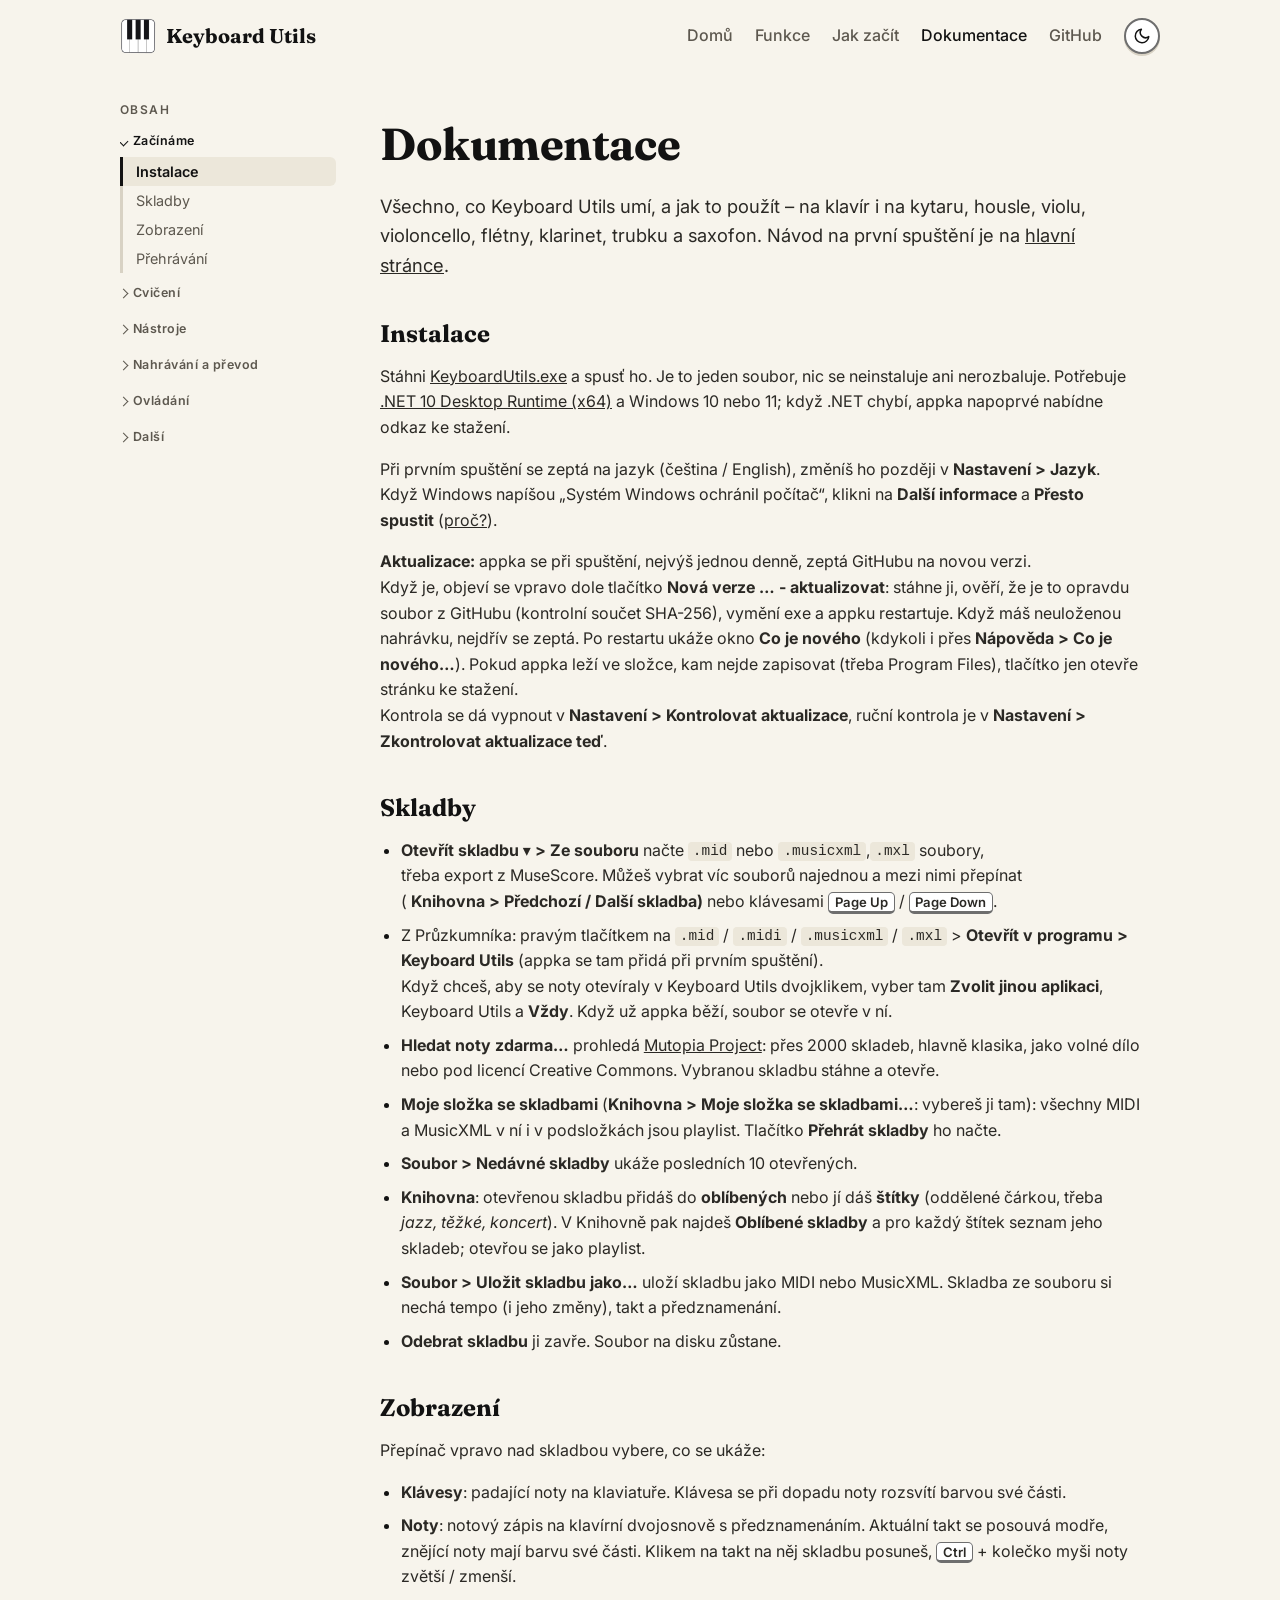
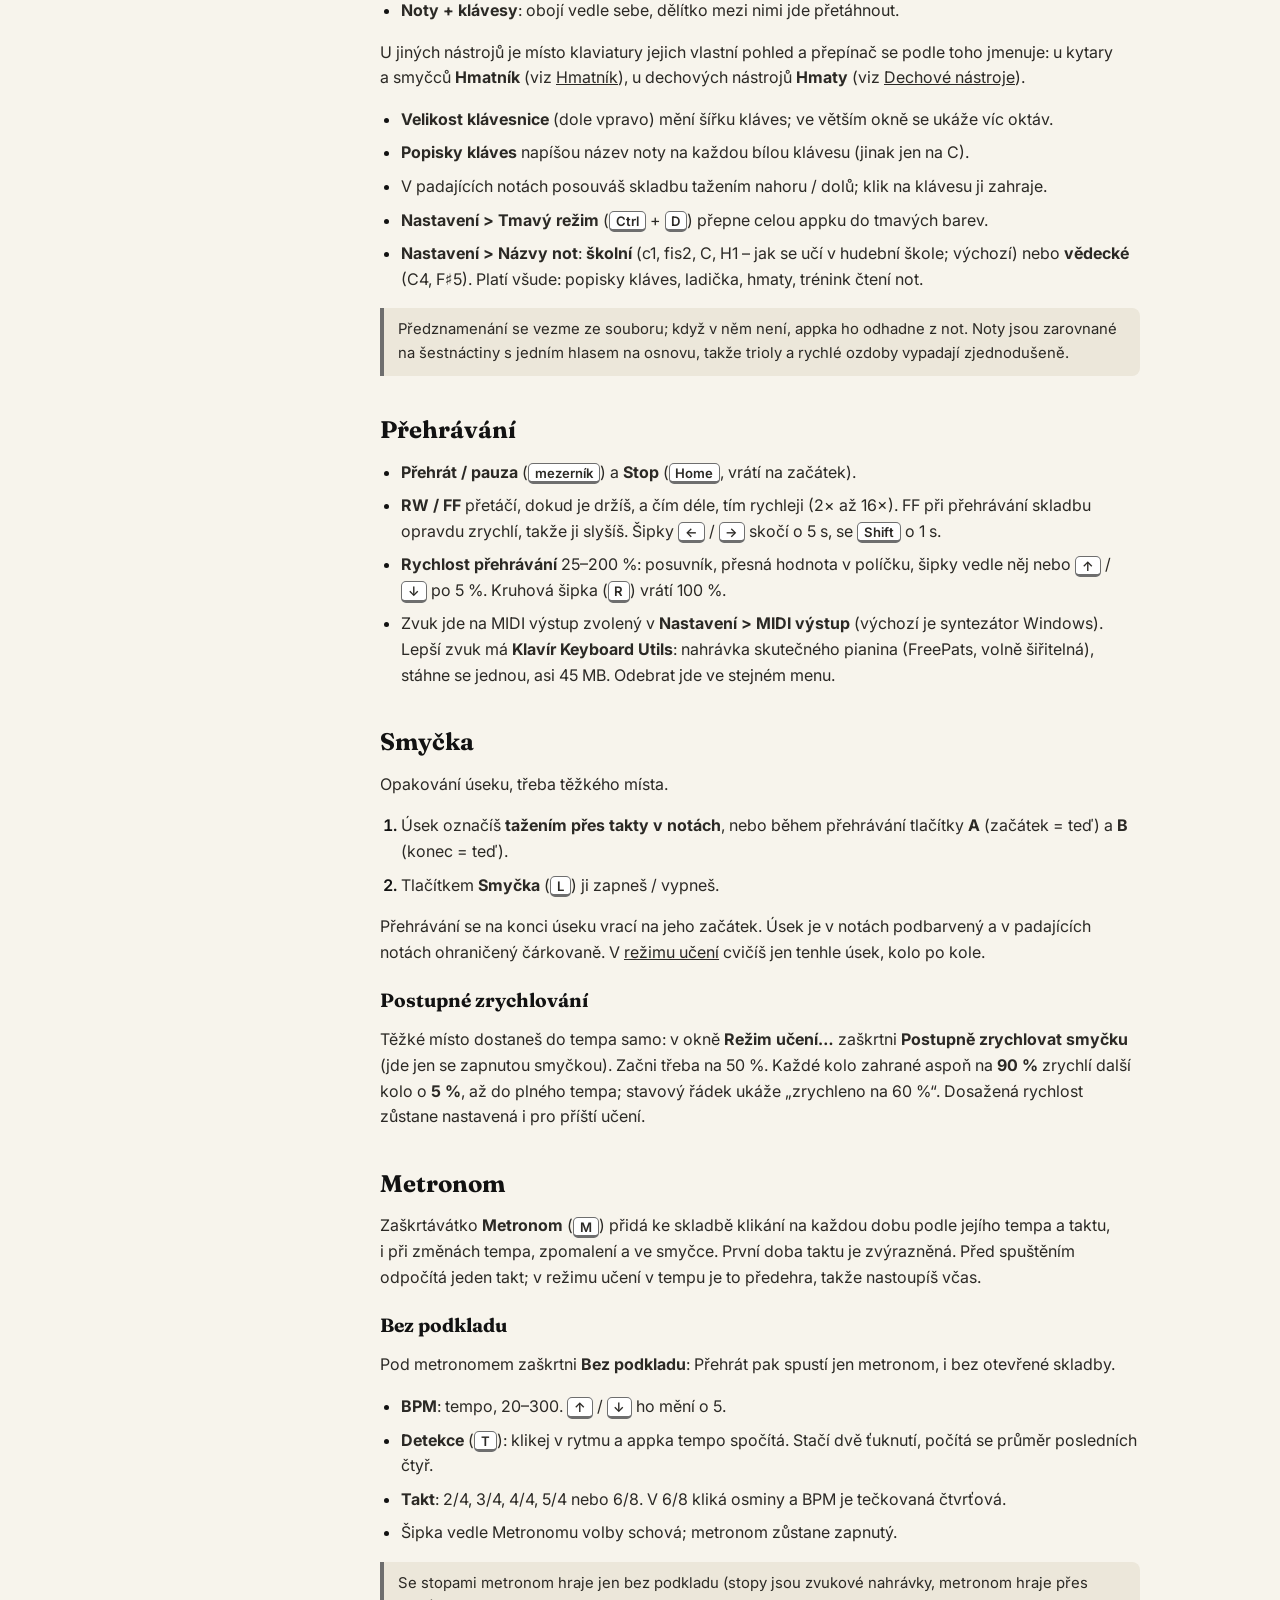
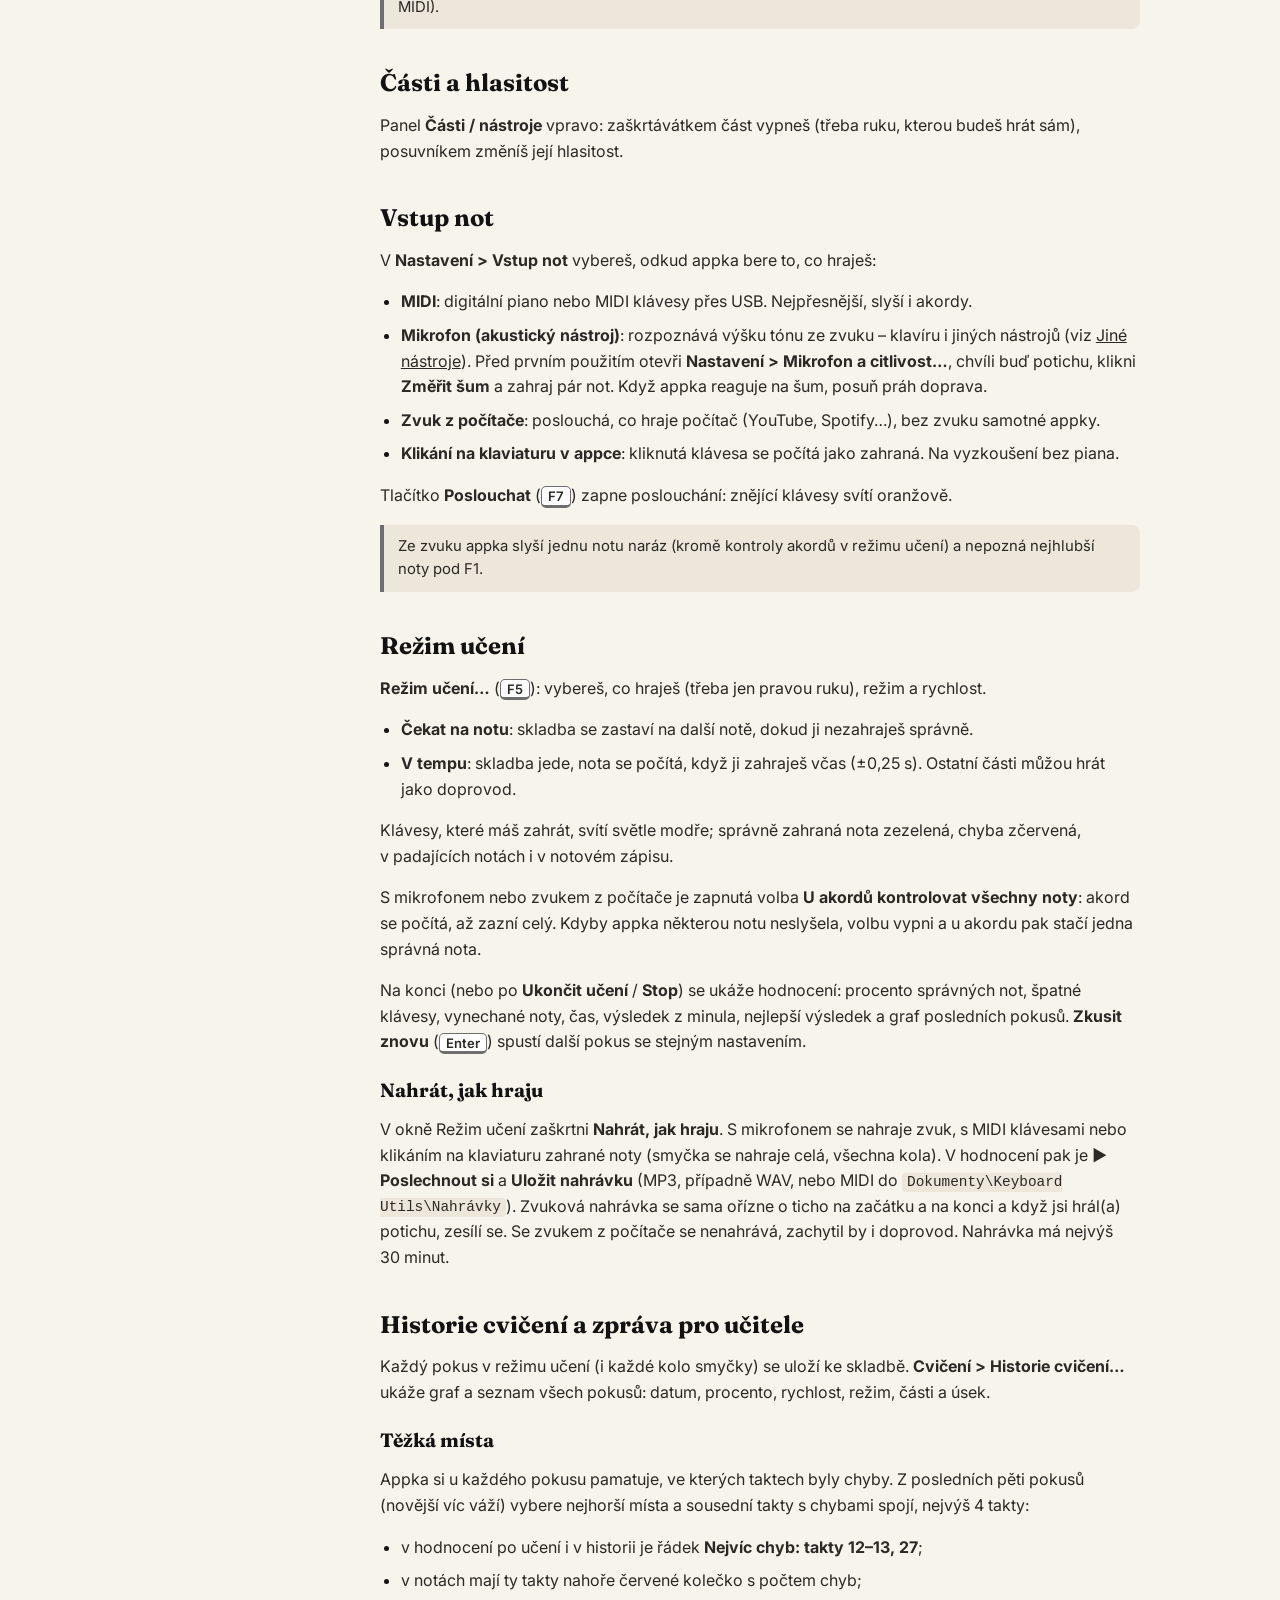
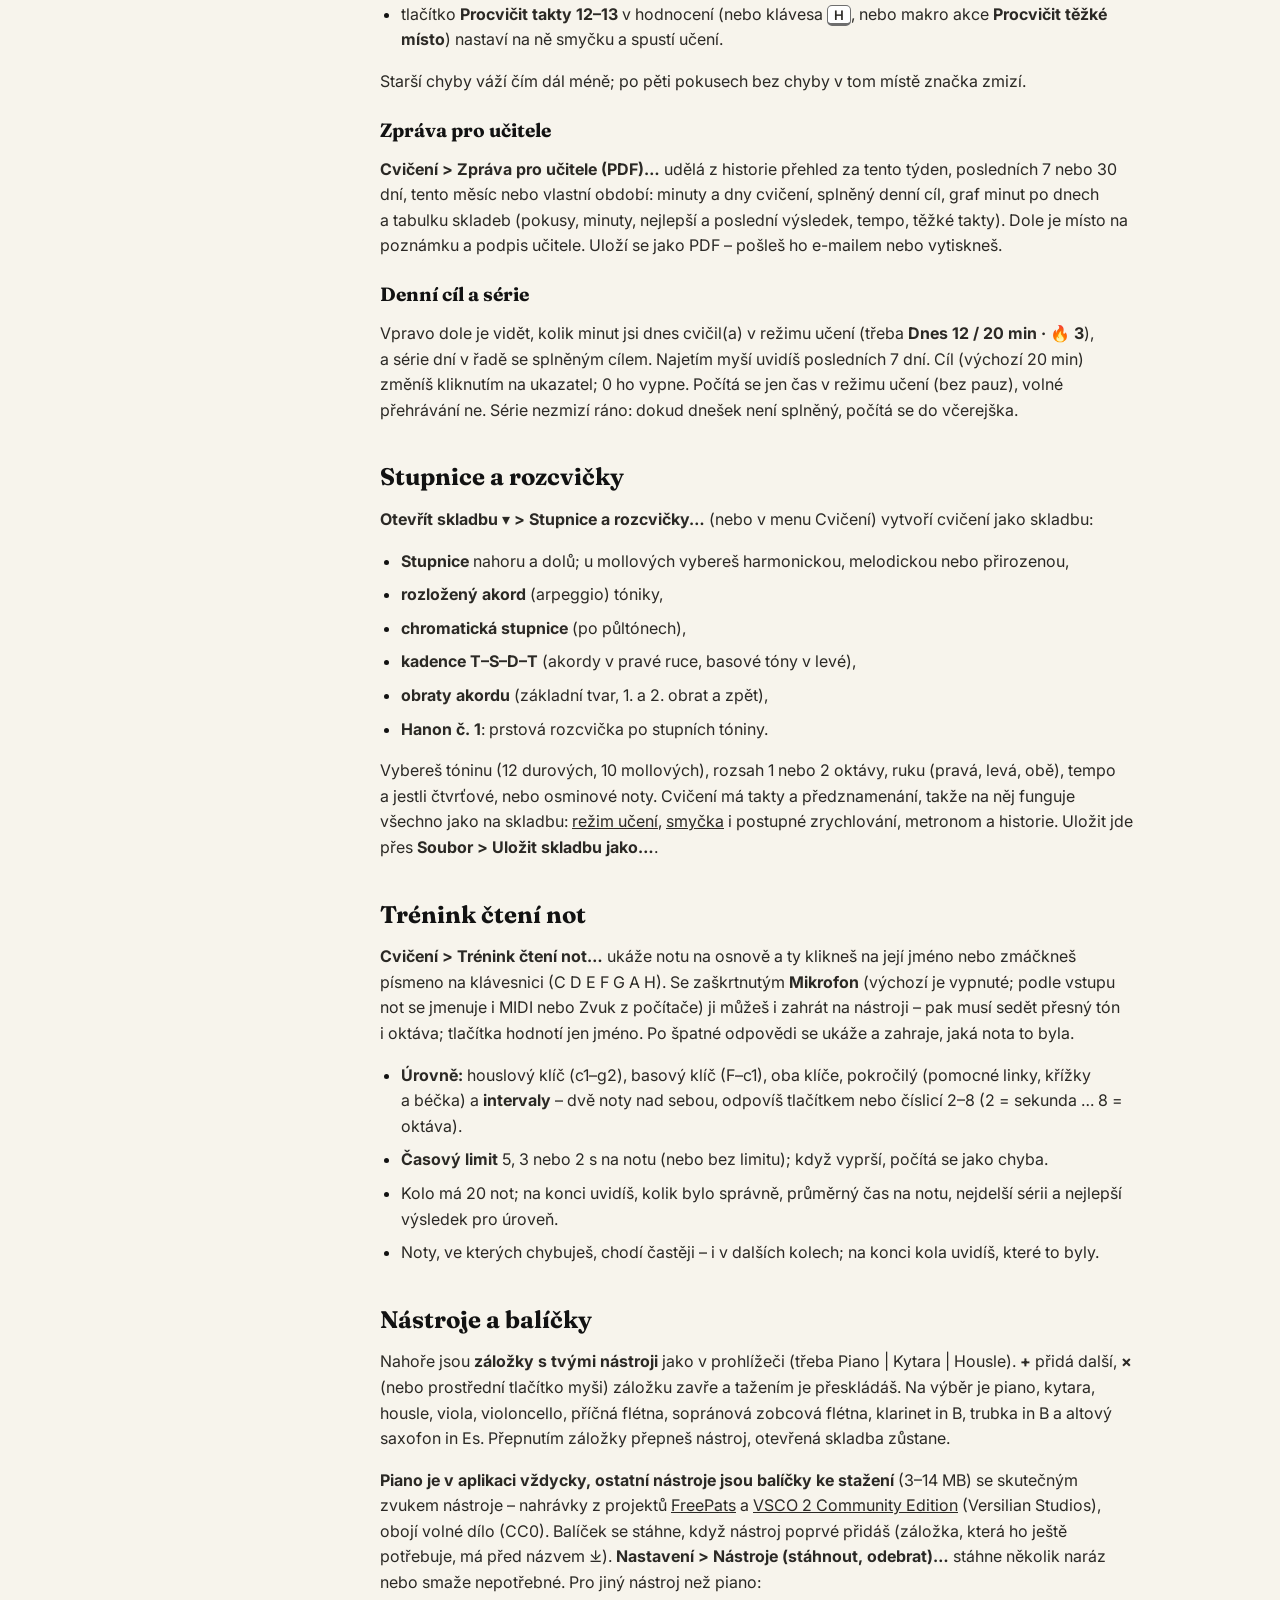
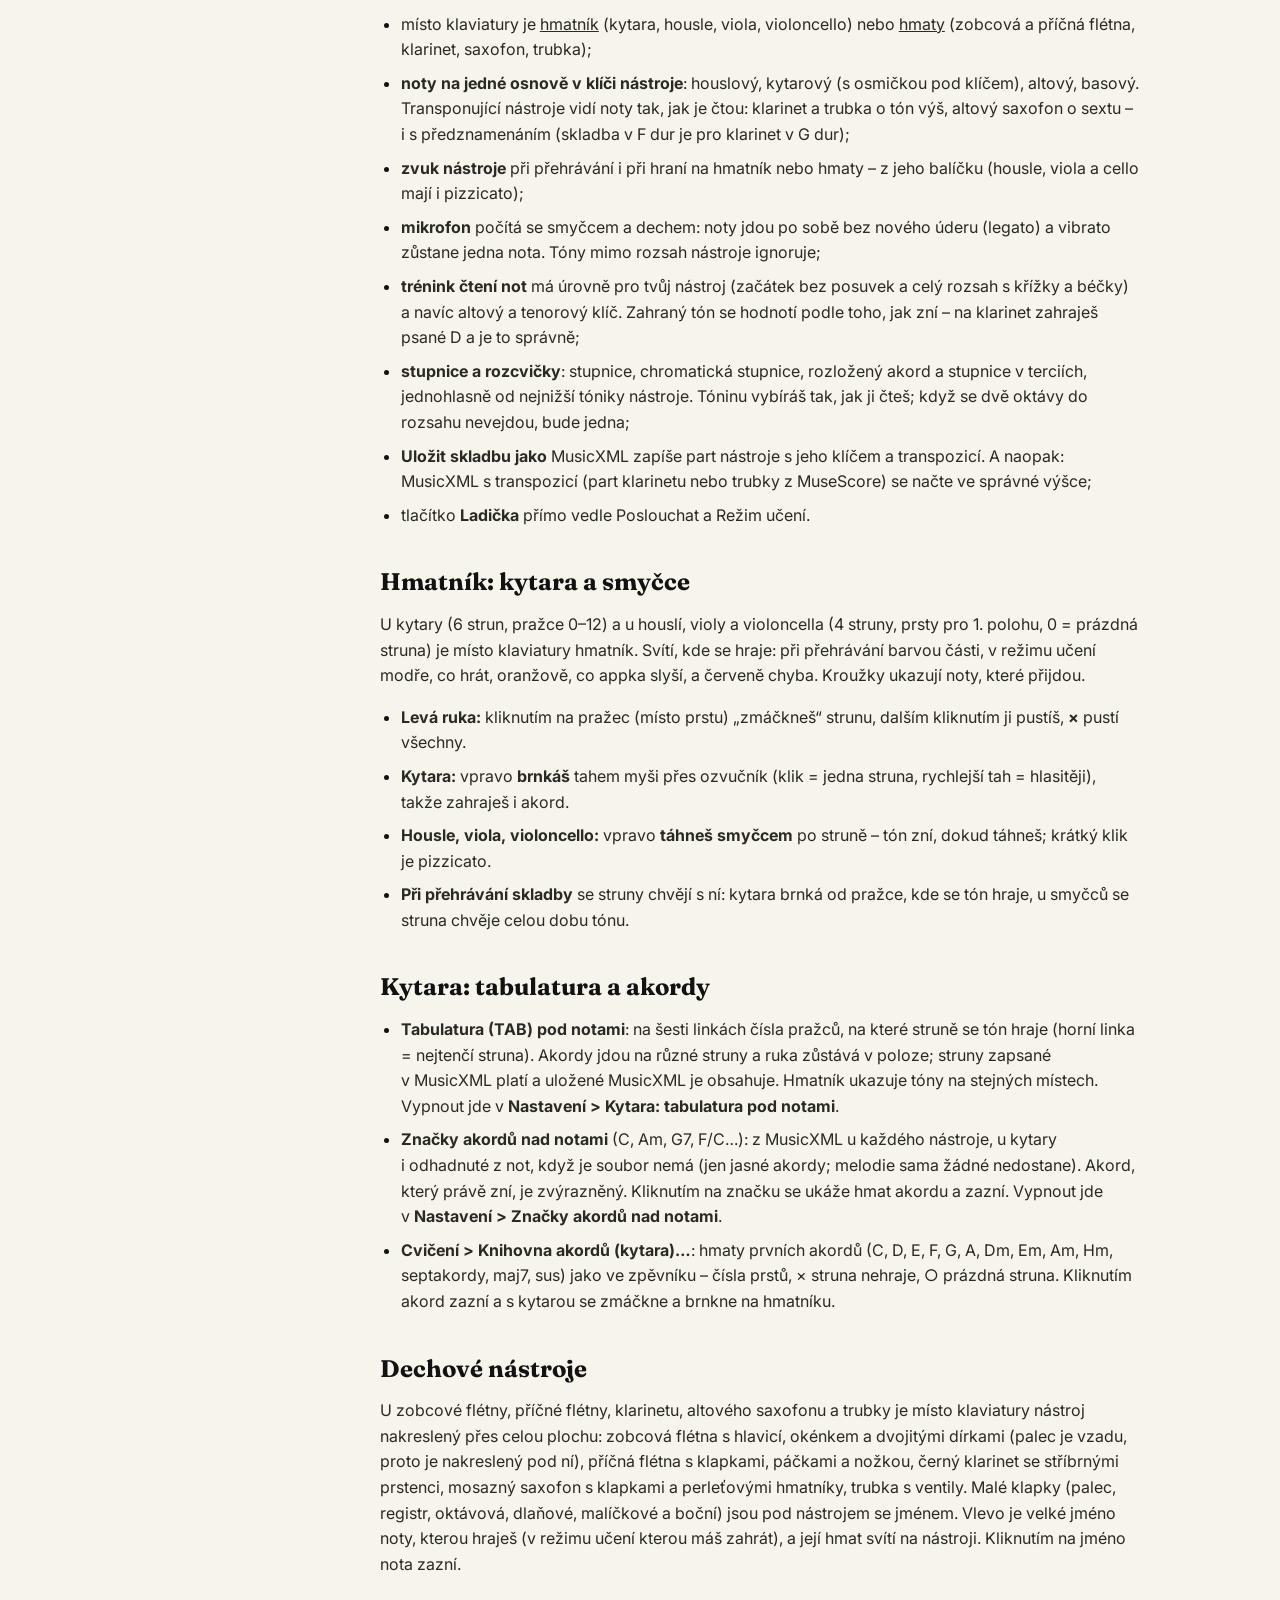
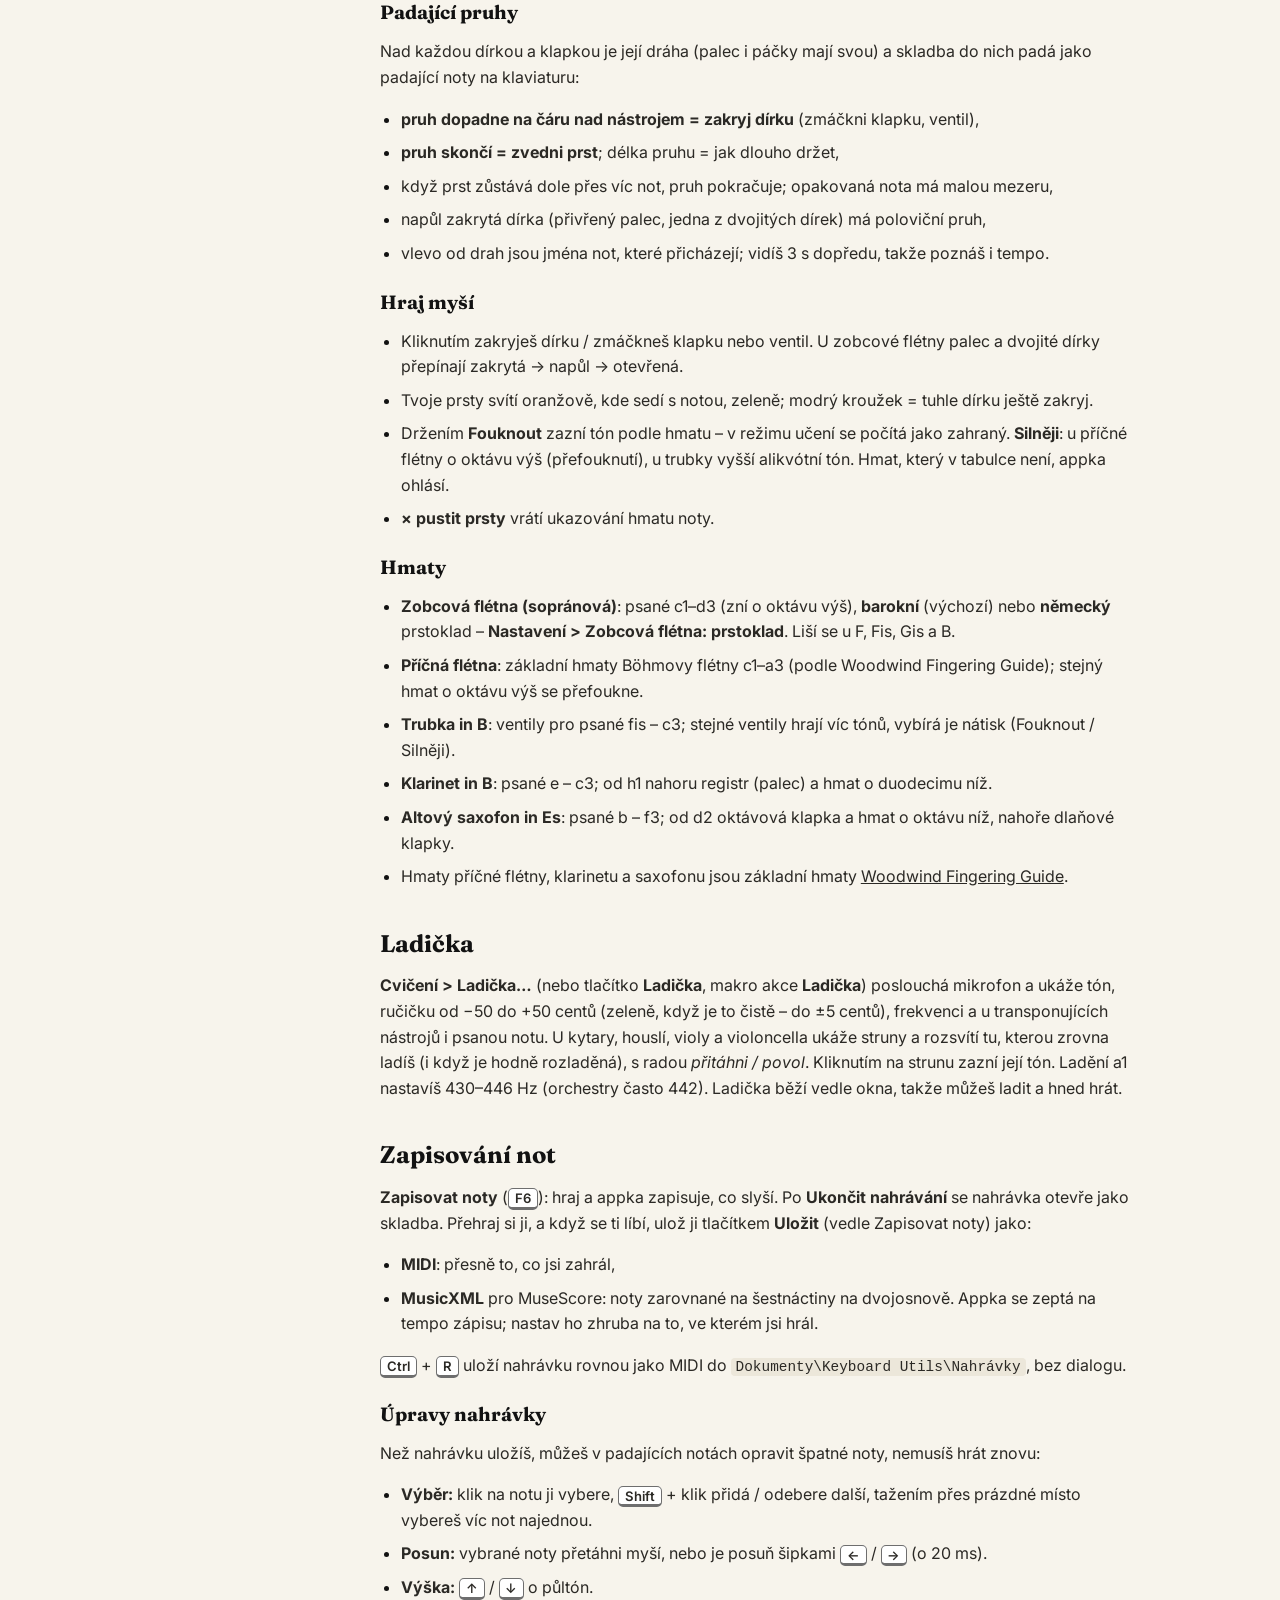
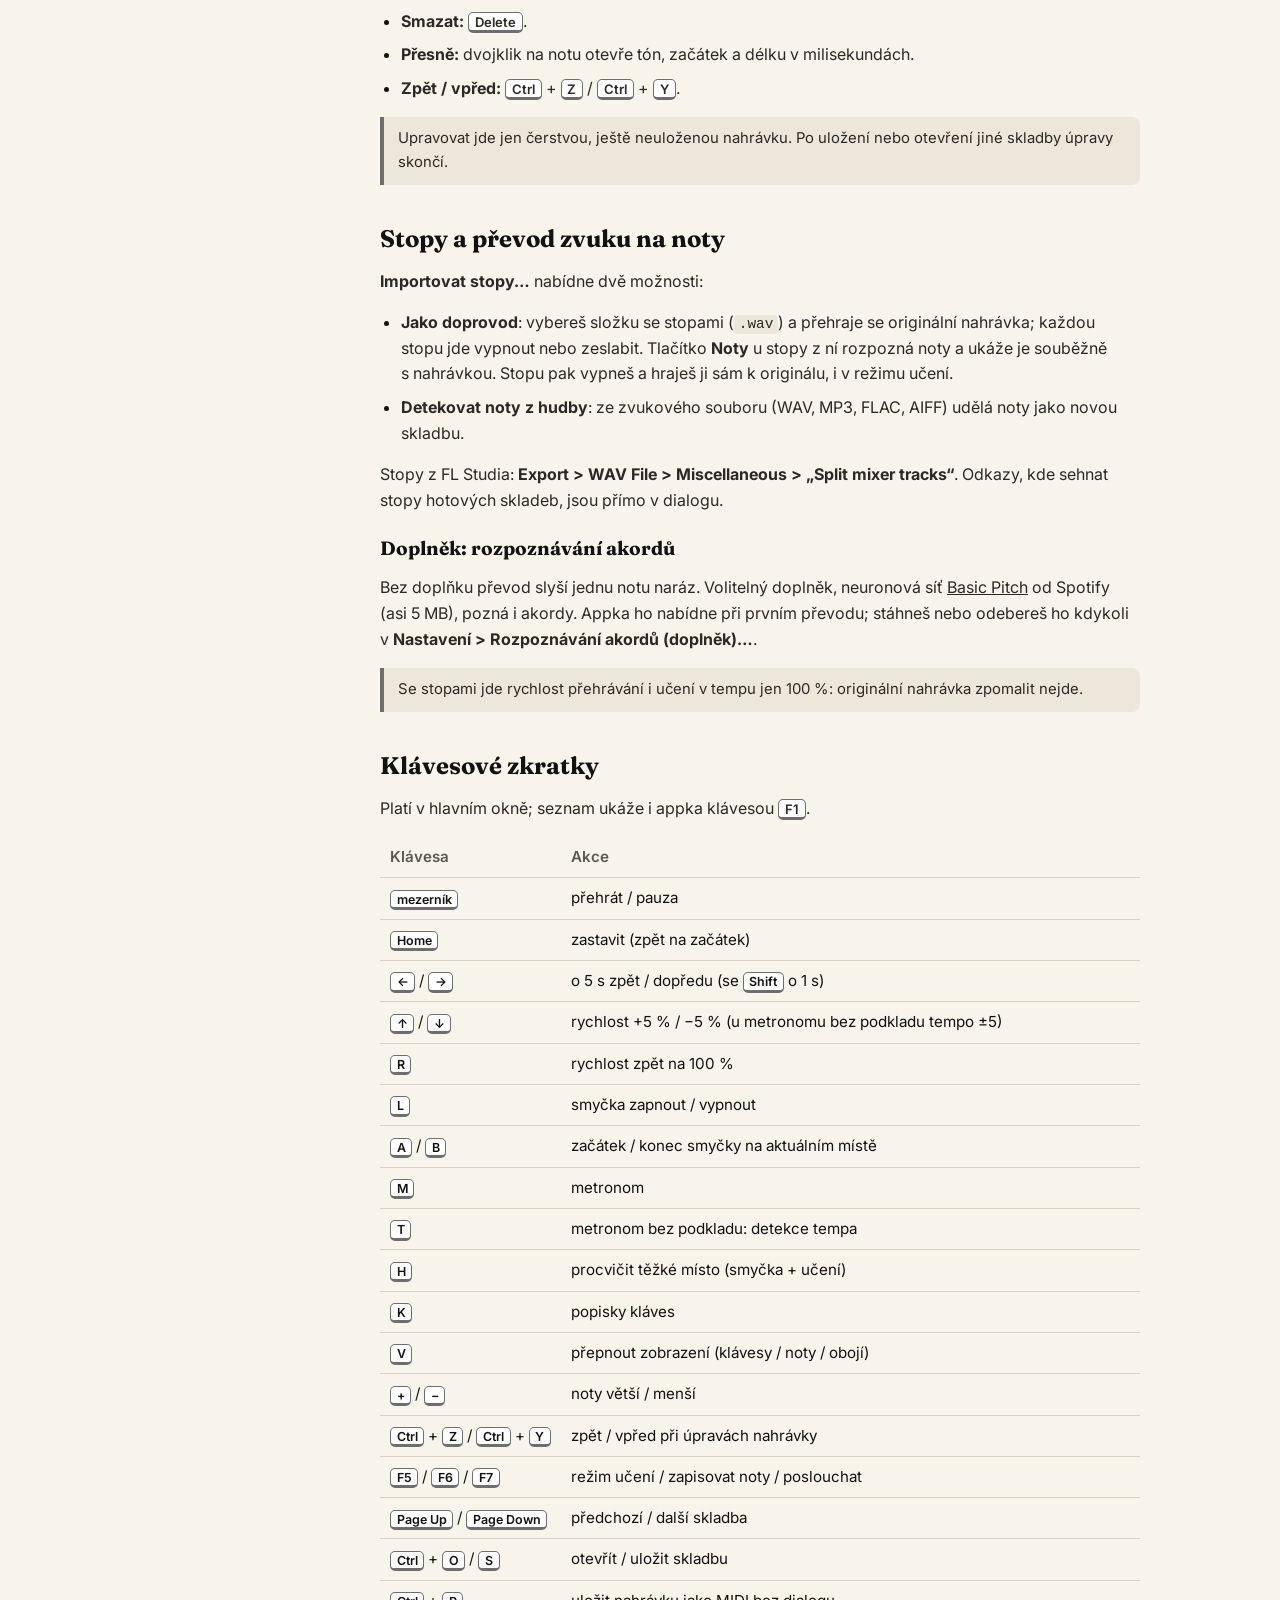
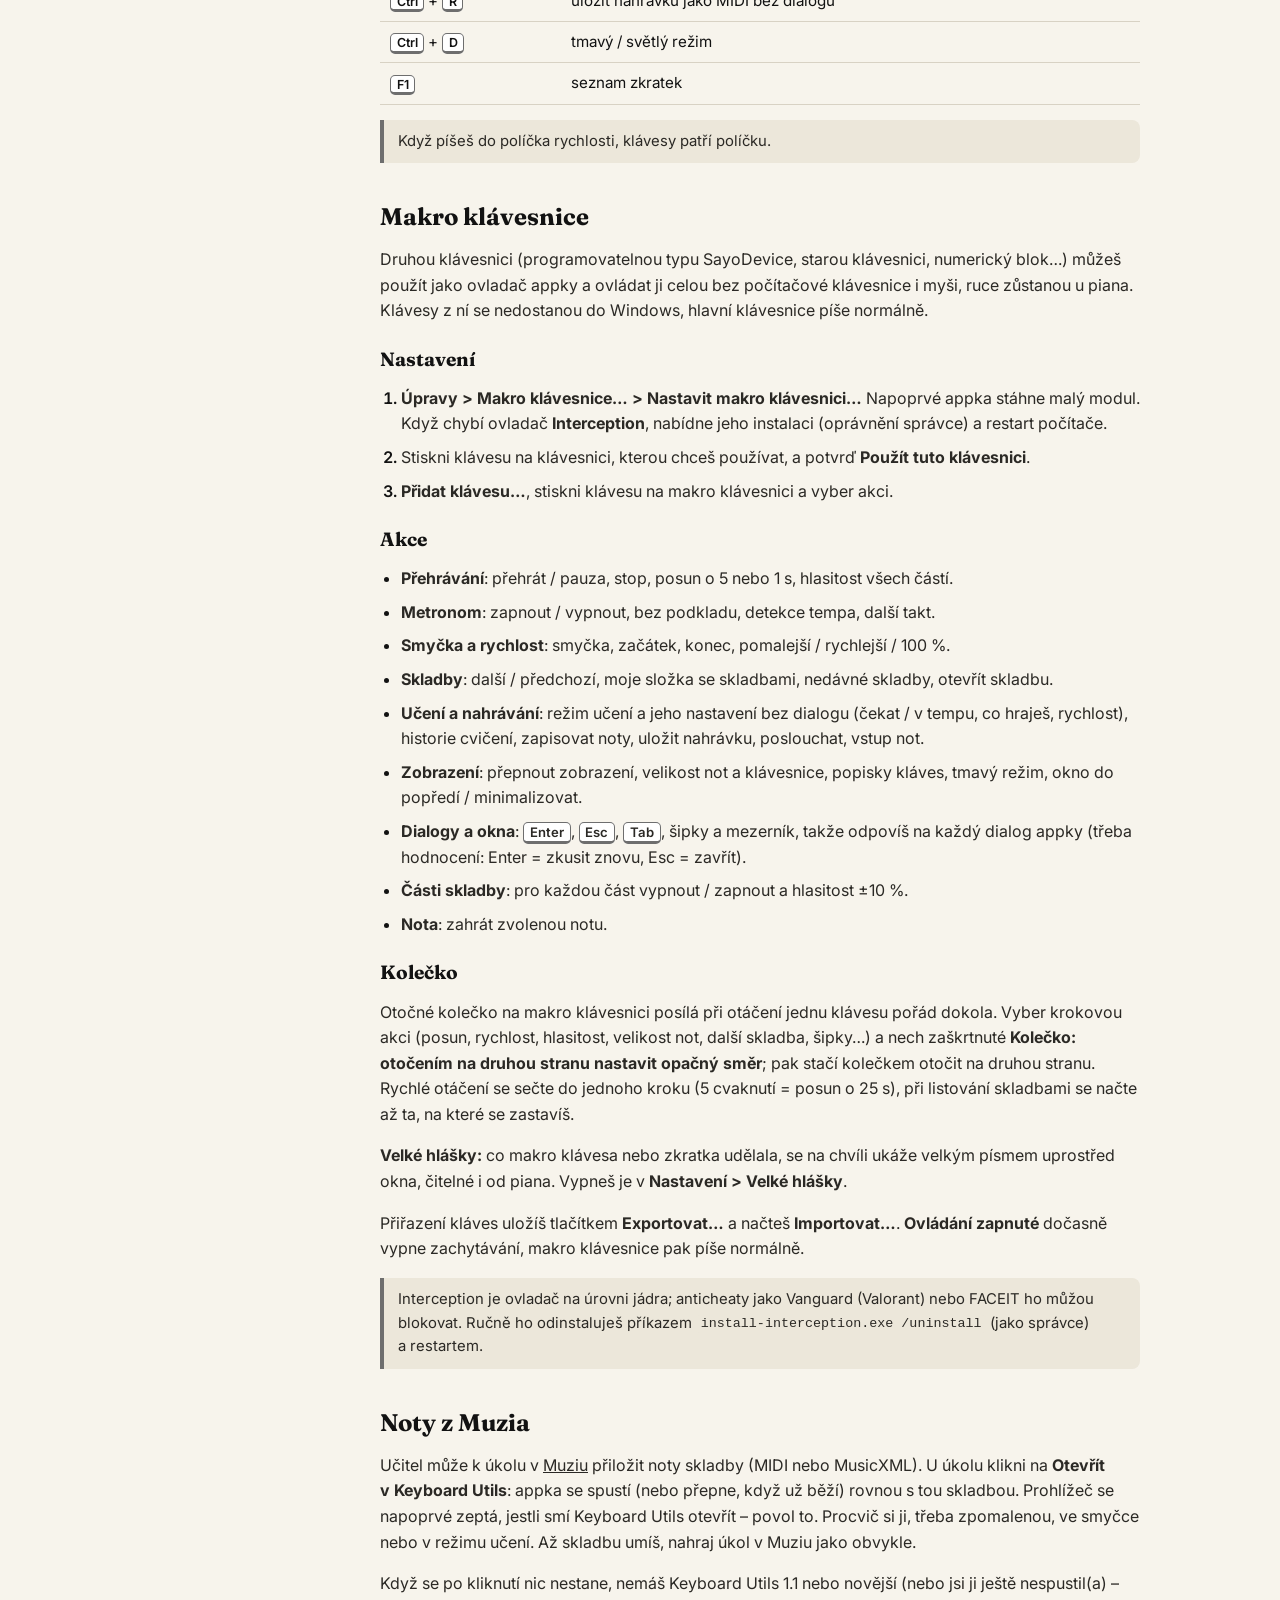
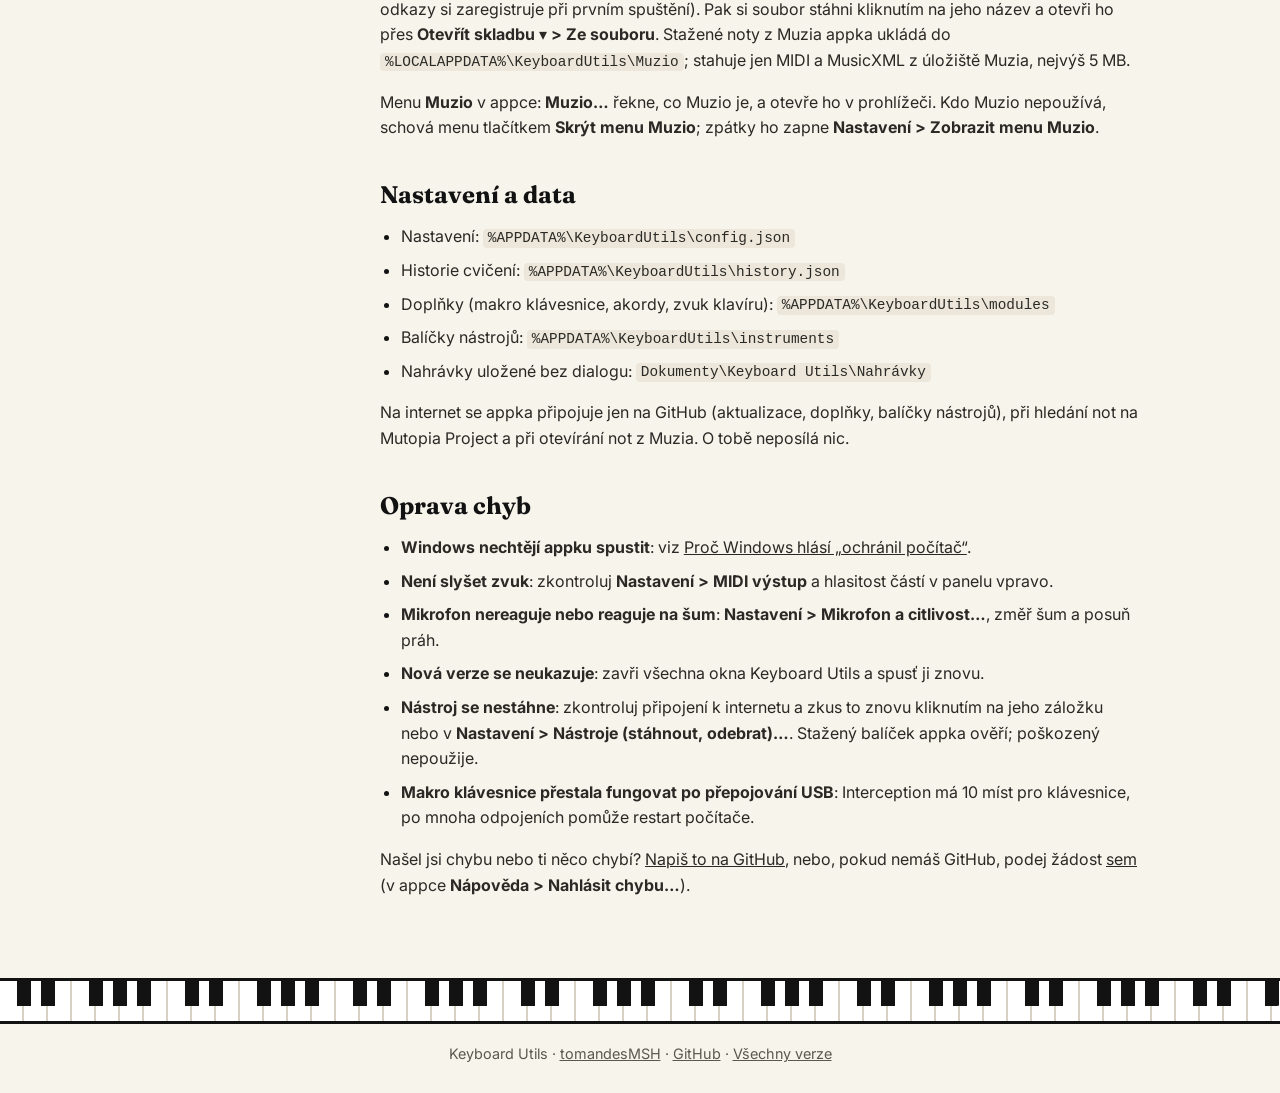
==== commit 411f7b1f: "Fingering charts with falling bars for the clarinet and the alto saxophone (WFG basic charts)" ====
--- a/docs/docs/index.html
+++ b/docs/docs/index.html
@@ -71,7 +71,7 @@
           <li><a href="#nastroje">Nástroje a balíčky</a></li>
           <li><a href="#hmatnik">Hmatník: kytara a smyčce</a></li>
           <li><a href="#kytara">Kytara: tabulatura a akordy</a></li>
-          <li><a href="#dechy">Flétny a trubka</a></li>
+          <li><a href="#dechy">Dechové nástroje</a></li>
           <li><a href="#ladicka">Ladička</a></li>
         </ol>
       </div>
@@ -186,7 +186,7 @@
       </ul>
       <p>
         U&nbsp;jiných nástrojů je místo klaviatury jejich vlastní pohled a&nbsp;přepínač se podle toho jmenuje: u&nbsp;kytary
-        a&nbsp;smyčců <b>Hmatník</b> (viz <a href="#hmatnik">Hmatník</a>), u&nbsp;fléten a&nbsp;trubky <b>Hmaty</b> (viz <a href="#dechy">Flétny a&nbsp;trubka</a>).
+        a&nbsp;smyčců <b>Hmatník</b> (viz <a href="#hmatnik">Hmatník</a>), u&nbsp;dechových nástrojů <b>Hmaty</b> (viz <a href="#dechy">Dechové nástroje</a>).
       </p>
       <ul>
         <li><b>Velikost klávesnice</b> (dole vpravo) mění šířku kláves; ve větším okně se ukáže víc oktáv.</li>
@@ -405,7 +405,7 @@
       </p>
       <ul>
         <li>místo klaviatury je <a href="#hmatnik">hmatník</a> (kytara, housle, viola, violoncello) nebo <a href="#dechy">hmaty</a>
-          (zobcová a&nbsp;příčná flétna, trubka); klarinet a&nbsp;saxofon zatím mají klaviaturu;</li>
+          (zobcová a&nbsp;příčná flétna, klarinet, saxofon, trubka);</li>
         <li><b>noty na jedné osnově v&nbsp;klíči nástroje</b>: houslový, kytarový (s&nbsp;osmičkou pod klíčem), altový,
           basový. Transponující nástroje vidí noty tak, jak je čtou: klarinet a&nbsp;trubka o&nbsp;tón výš, altový saxofon
           o&nbsp;sextu – i&nbsp;s&nbsp;předznamenáním (skladba v&nbsp;F dur je pro klarinet v&nbsp;G dur);</li>
@@ -459,11 +459,12 @@
     </section>
 
     <section id="dechy">
-      <h2>Flétny a&nbsp;trubka</h2>
-      <p>
-        U&nbsp;zobcové flétny, příčné flétny a&nbsp;trubky je místo klaviatury nástroj nakreslený přes celou plochu: zobcová flétna
+      <h2>Dechové nástroje</h2>
+      <p>
+        U&nbsp;zobcové flétny, příčné flétny, klarinetu, altového saxofonu a&nbsp;trubky je místo klaviatury nástroj nakreslený přes celou plochu: zobcová flétna
         s&nbsp;hlavicí, okénkem a&nbsp;dvojitými dírkami (palec je vzadu, proto je nakreslený pod ní), příčná flétna s&nbsp;klapkami,
-        páčkami a&nbsp;nožkou, trubka s&nbsp;ventily. Vlevo je velké jméno noty, kterou hraješ (v&nbsp;režimu učení kterou máš zahrát),
+        páčkami a&nbsp;nožkou, černý klarinet se stříbrnými prstenci, mosazný saxofon s&nbsp;klapkami a&nbsp;perleťovými hmatníky,
+        trubka s&nbsp;ventily. Malé klapky (palec, registr, oktávová, dlaňové, malíčkové a&nbsp;boční) jsou pod nástrojem se jménem. Vlevo je velké jméno noty, kterou hraješ (v&nbsp;režimu učení kterou máš zahrát),
         a&nbsp;její hmat svítí na nástroji. Kliknutím na jméno nota zazní.
       </p>
       <h3>Padající pruhy</h3>
@@ -494,7 +495,9 @@
         <li><b>Příčná flétna</b>: základní hmaty Böhmovy flétny c1–a3 (podle Woodwind Fingering Guide); stejný hmat o&nbsp;oktávu
           výš se přefoukne.</li>
         <li><b>Trubka in B</b>: ventily pro psané fis – c3; stejné ventily hrají víc tónů, vybírá je nátisk (Fouknout / Silněji).</li>
-        <li>Klarinet a&nbsp;saxofon zatím mají klaviaturu.</li>
+        <li><b>Klarinet in B</b>: psané e – c3; od h1 nahoru registr (palec) a&nbsp;hmat o&nbsp;duodecimu níž.</li>
+        <li><b>Altový saxofon in Es</b>: psané b – f3; od d2 oktávová klapka a&nbsp;hmat o&nbsp;oktávu níž, nahoře dlaňové klapky.</li>
+        <li>Hmaty příčné flétny, klarinetu a&nbsp;saxofonu jsou základní hmaty <a href="http://www.wfg.woodwind.org/">Woodwind Fingering Guide</a>.</li>
       </ul>
     </section>
 
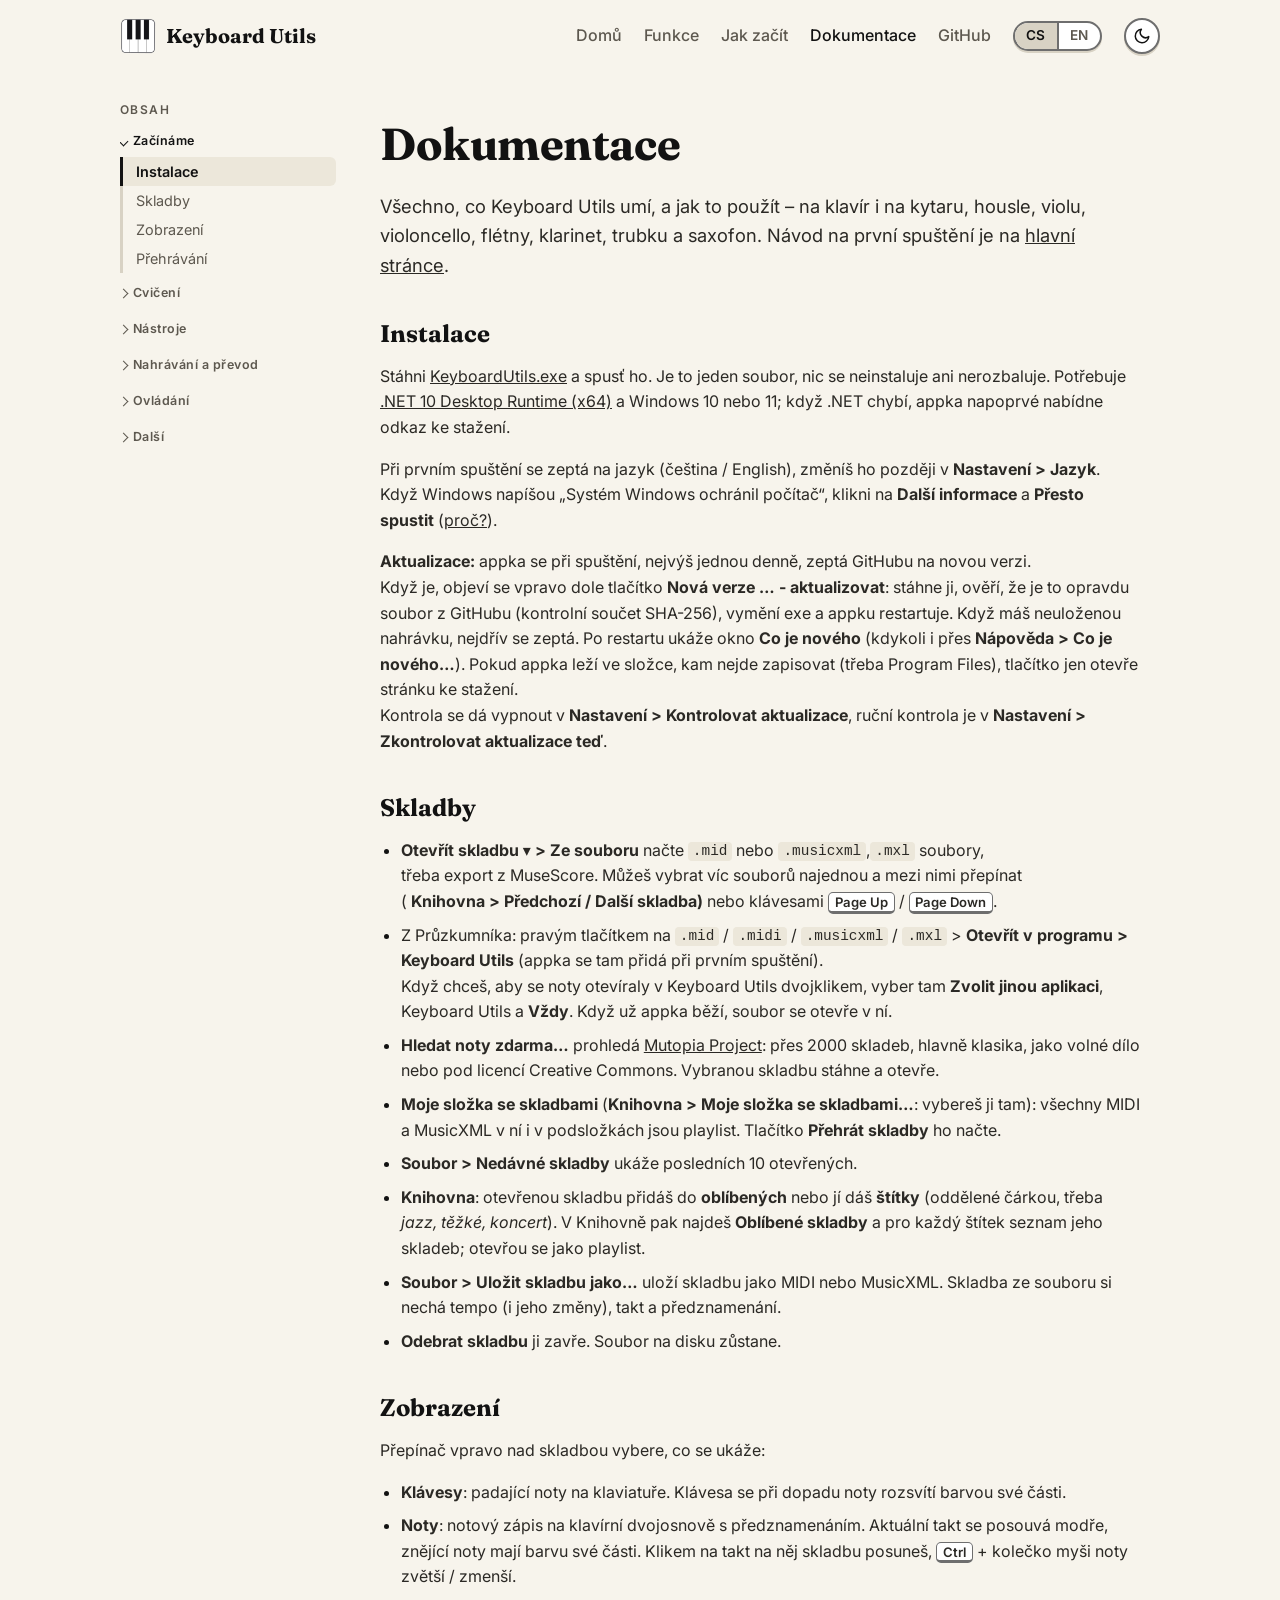
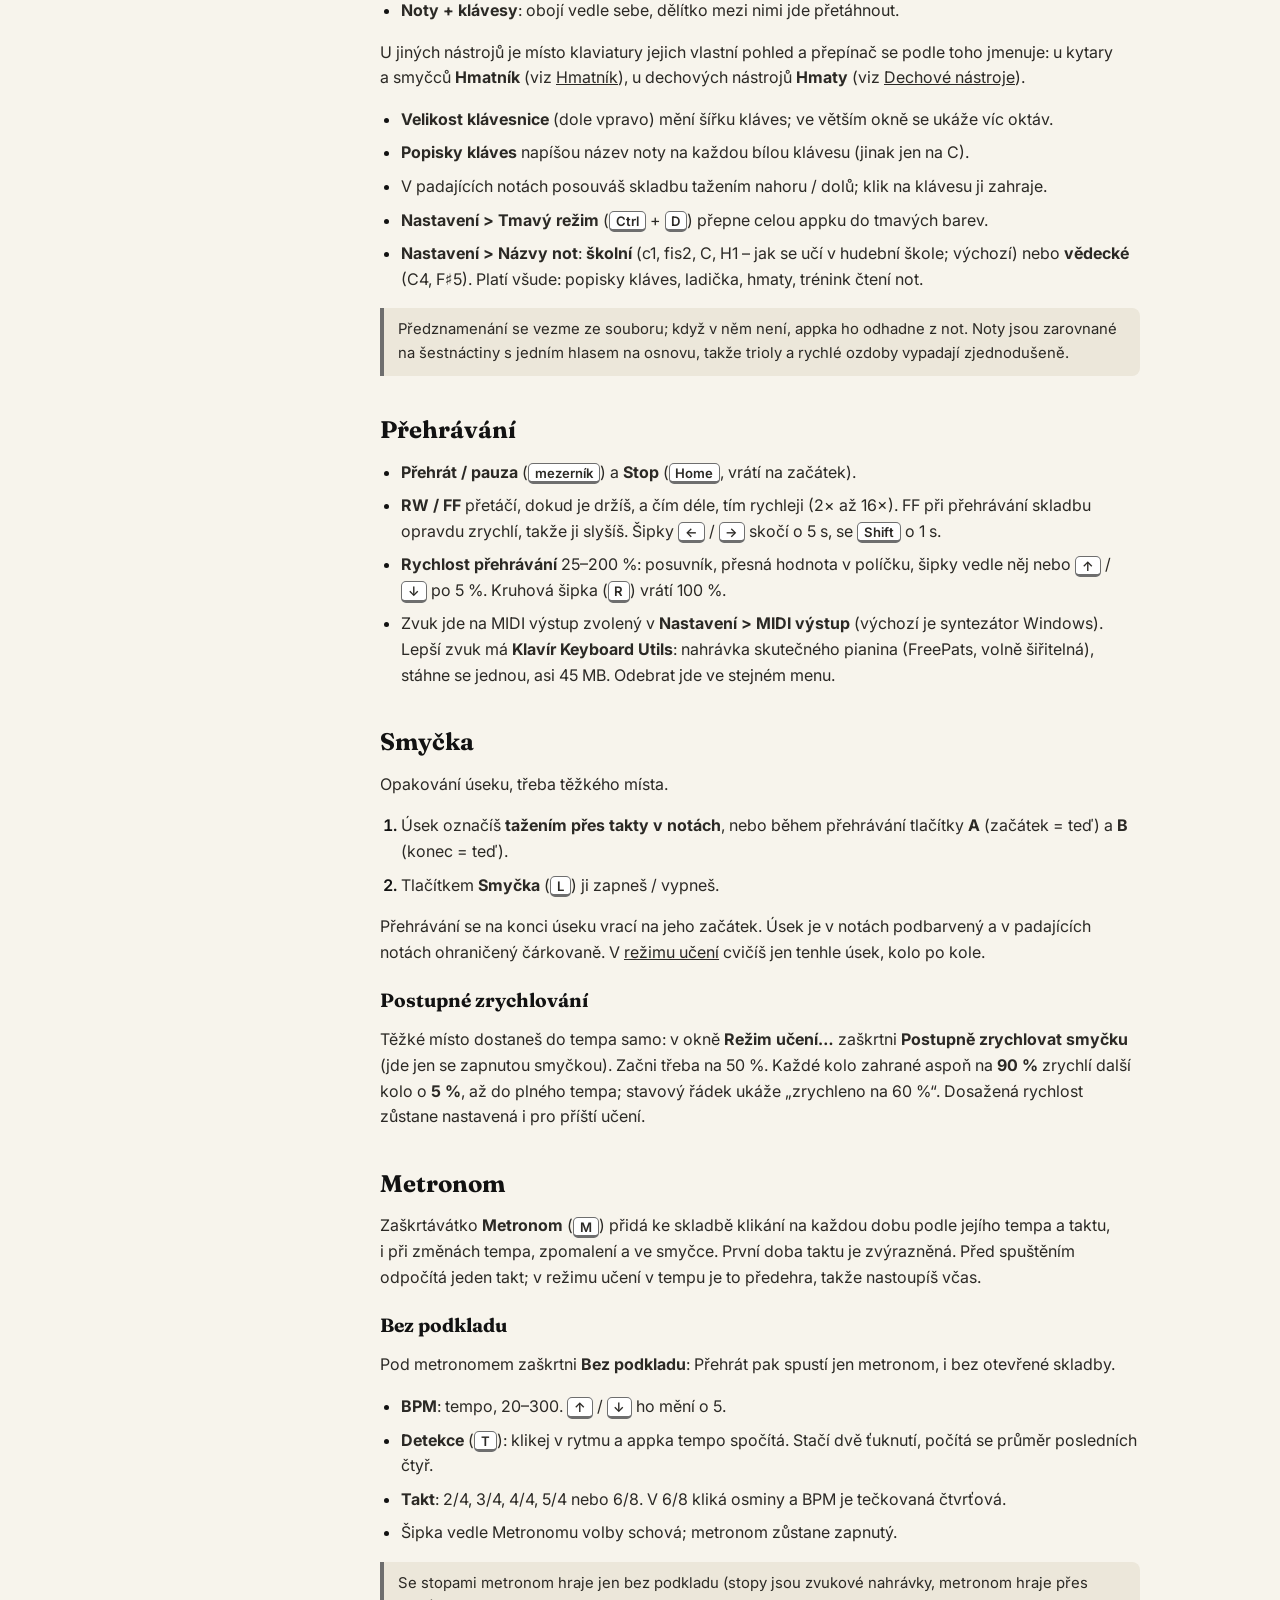
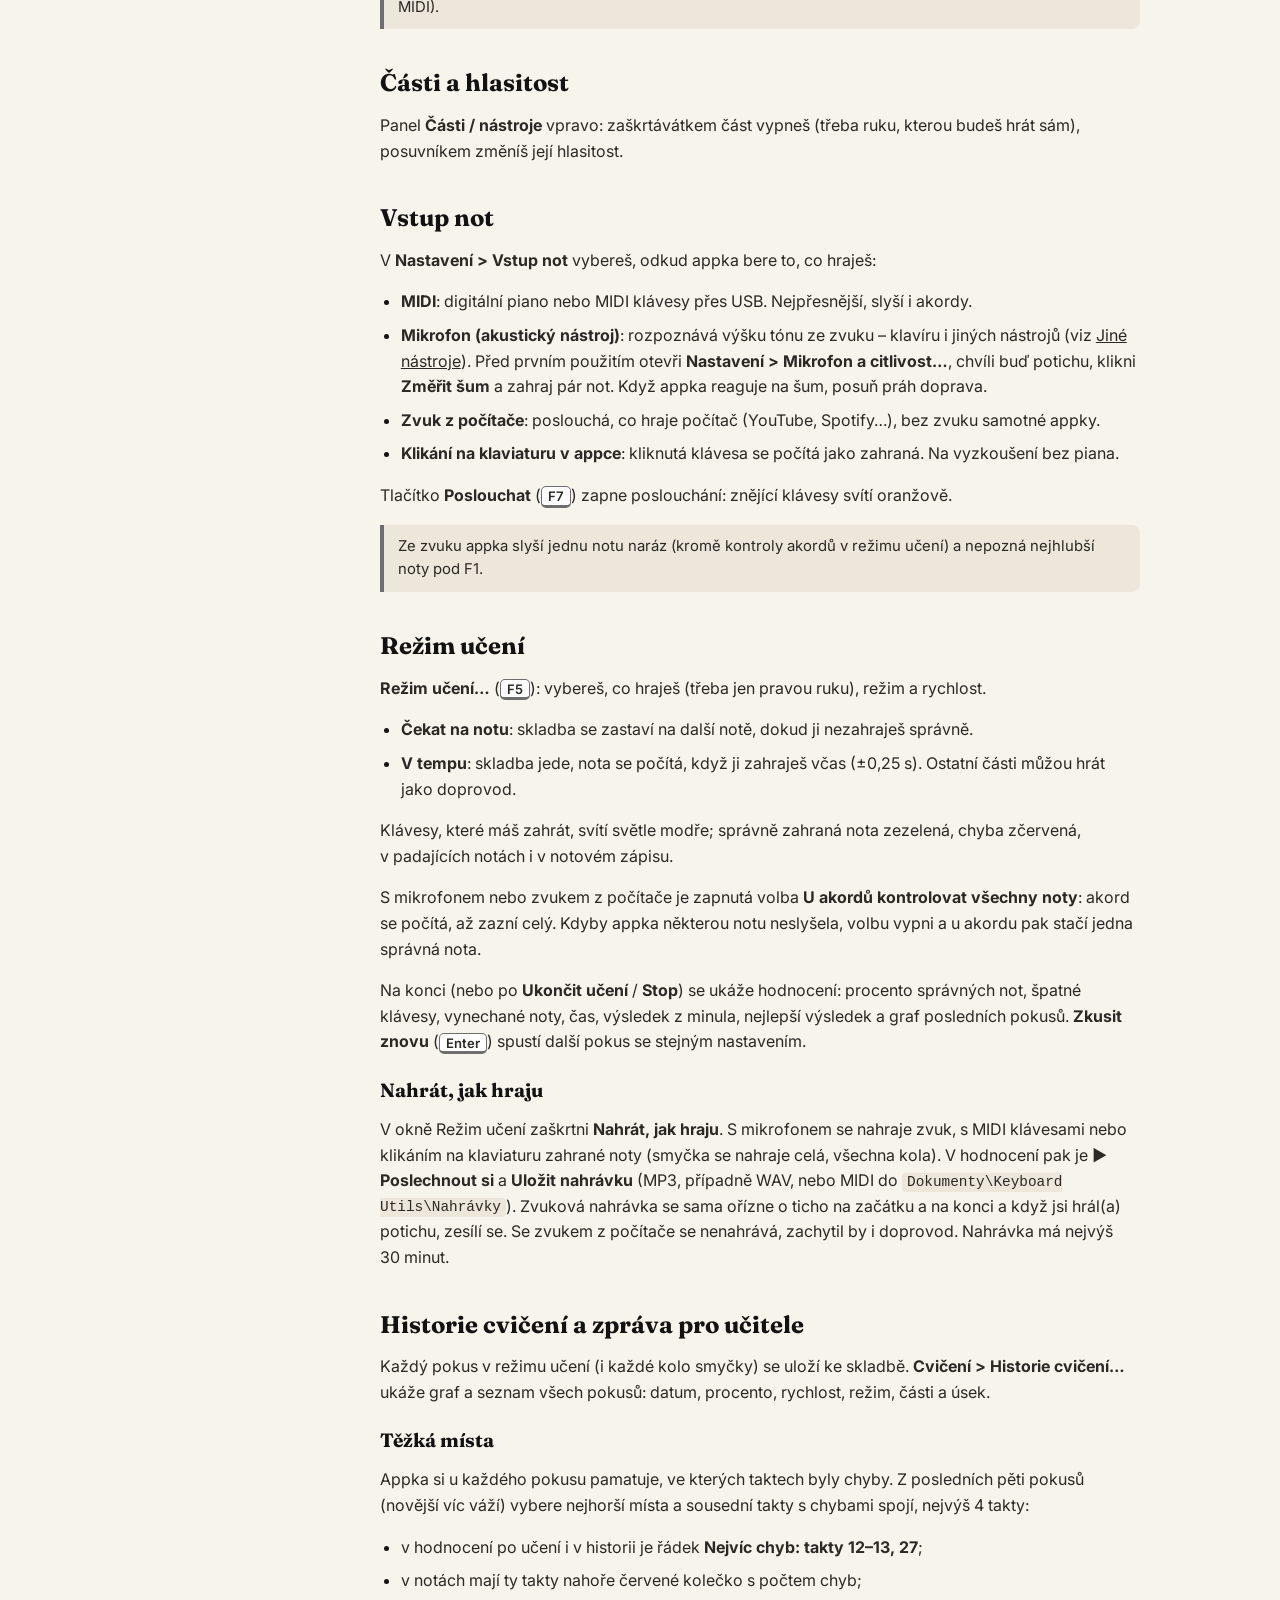
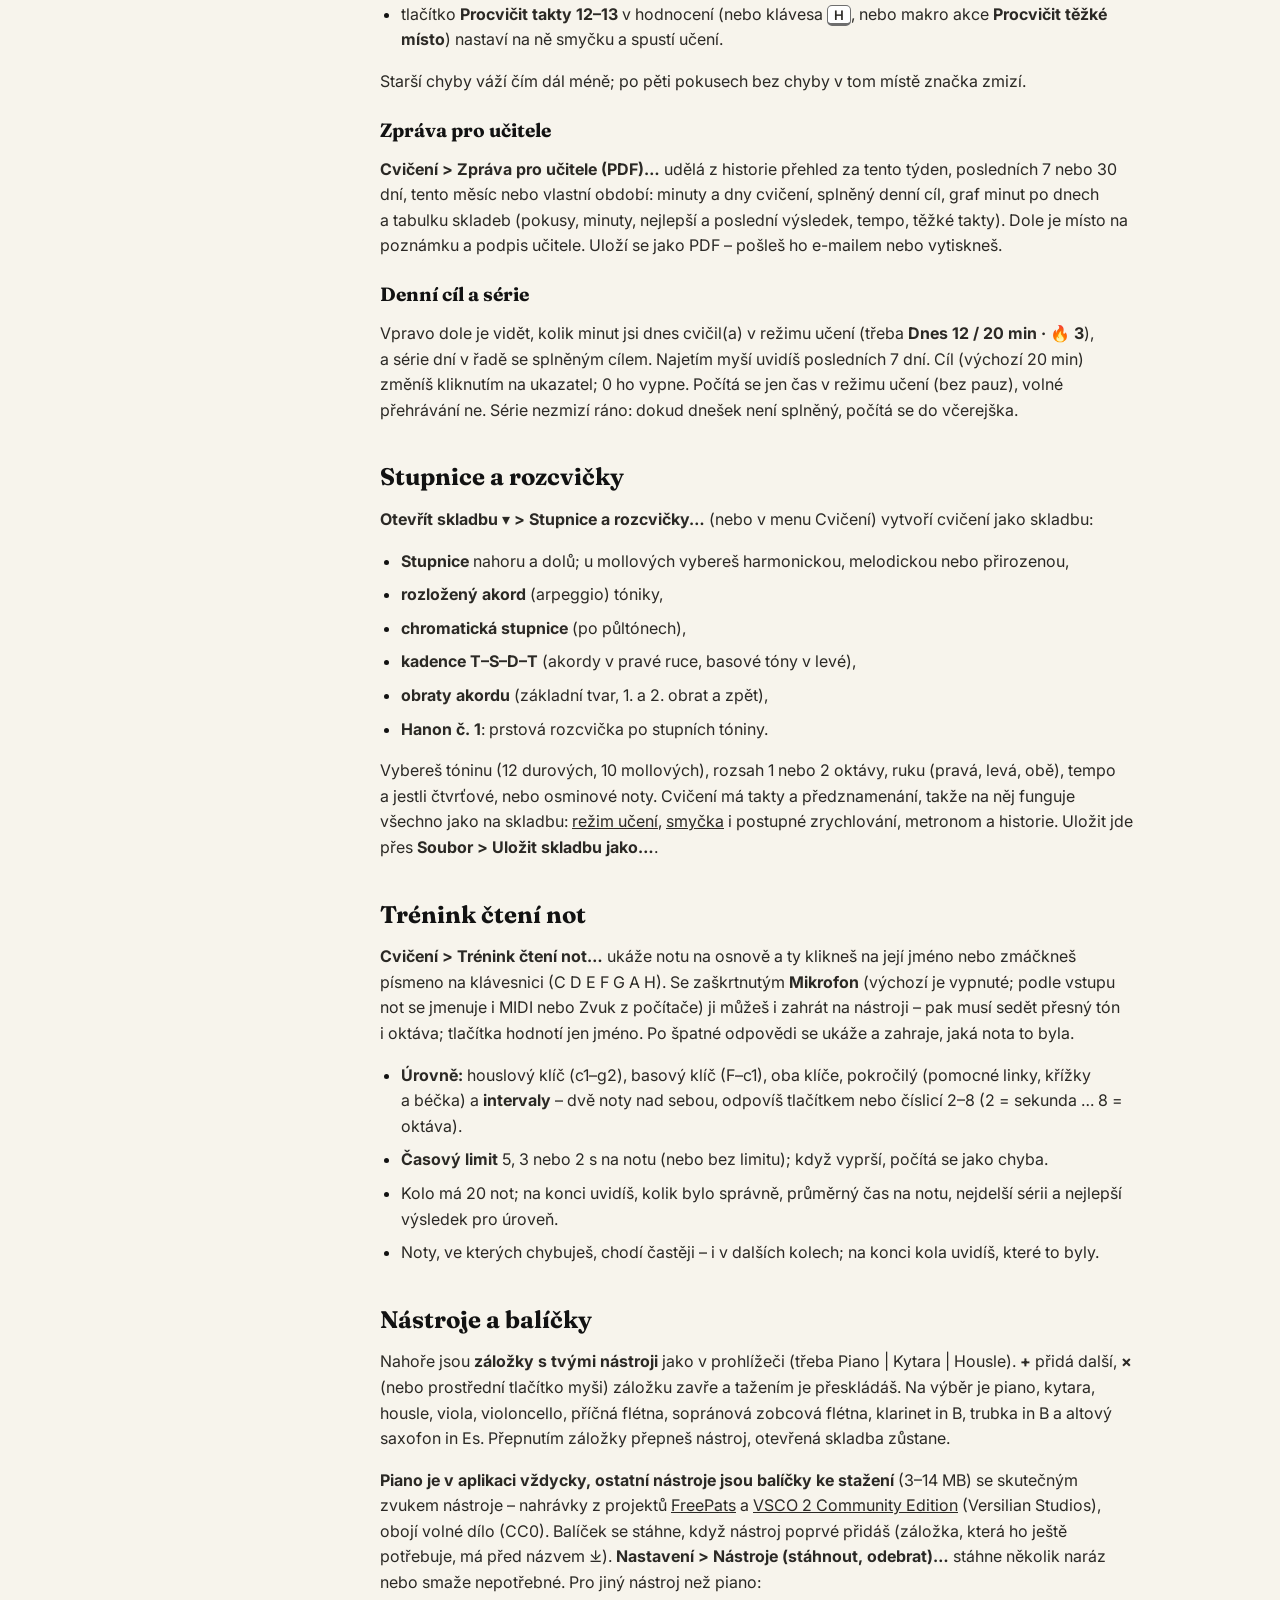
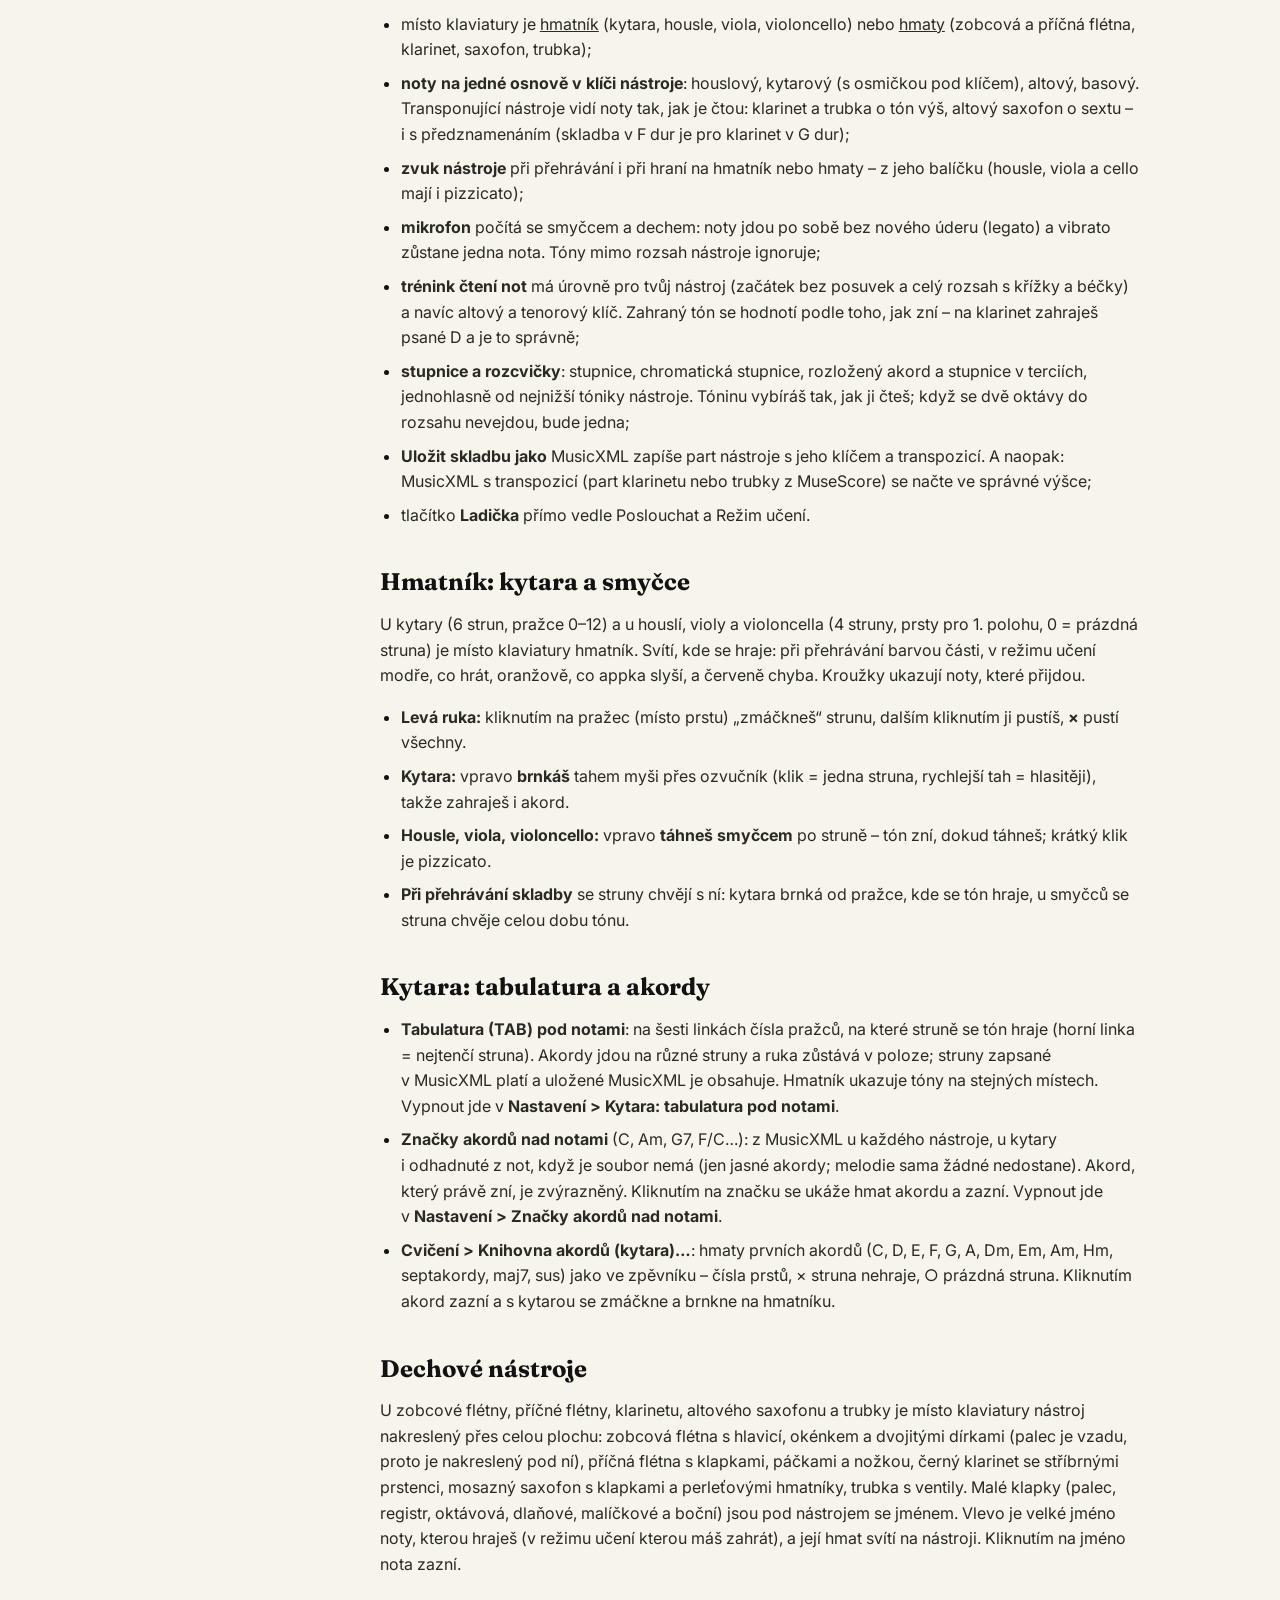
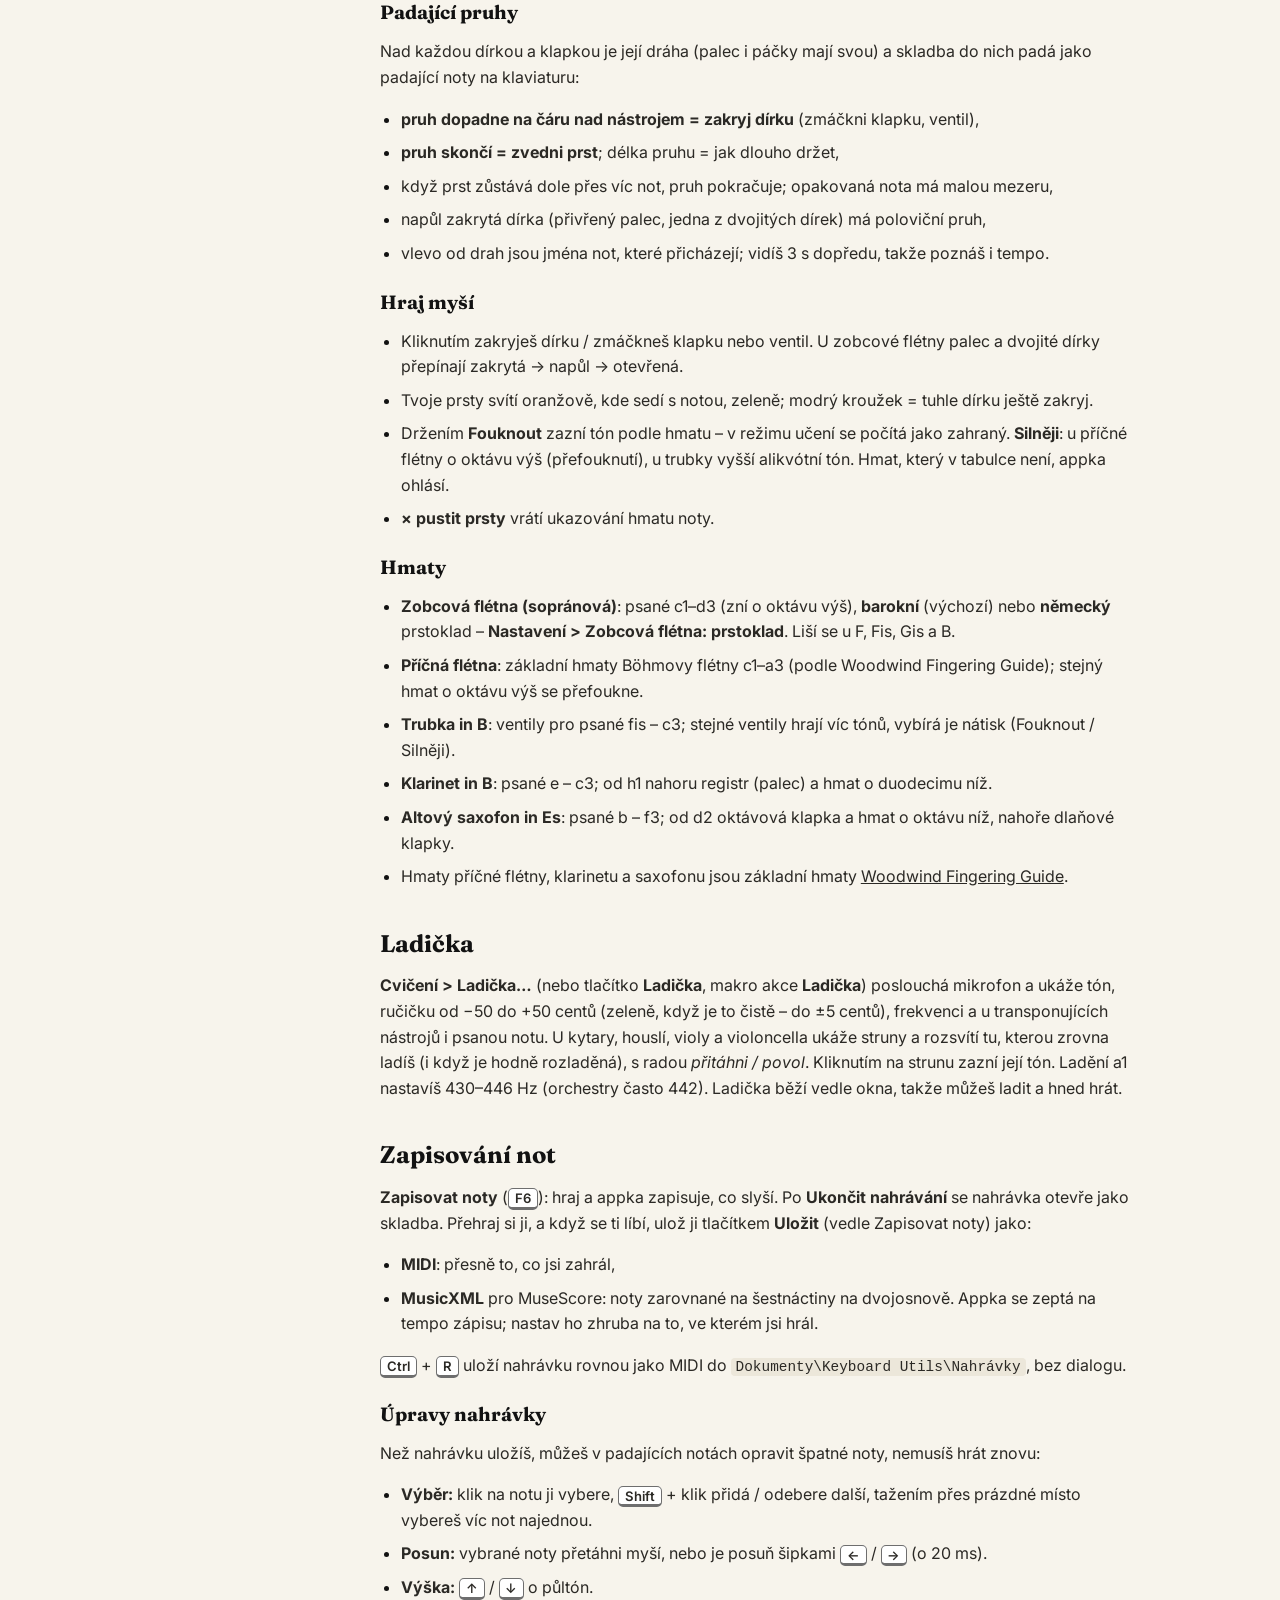
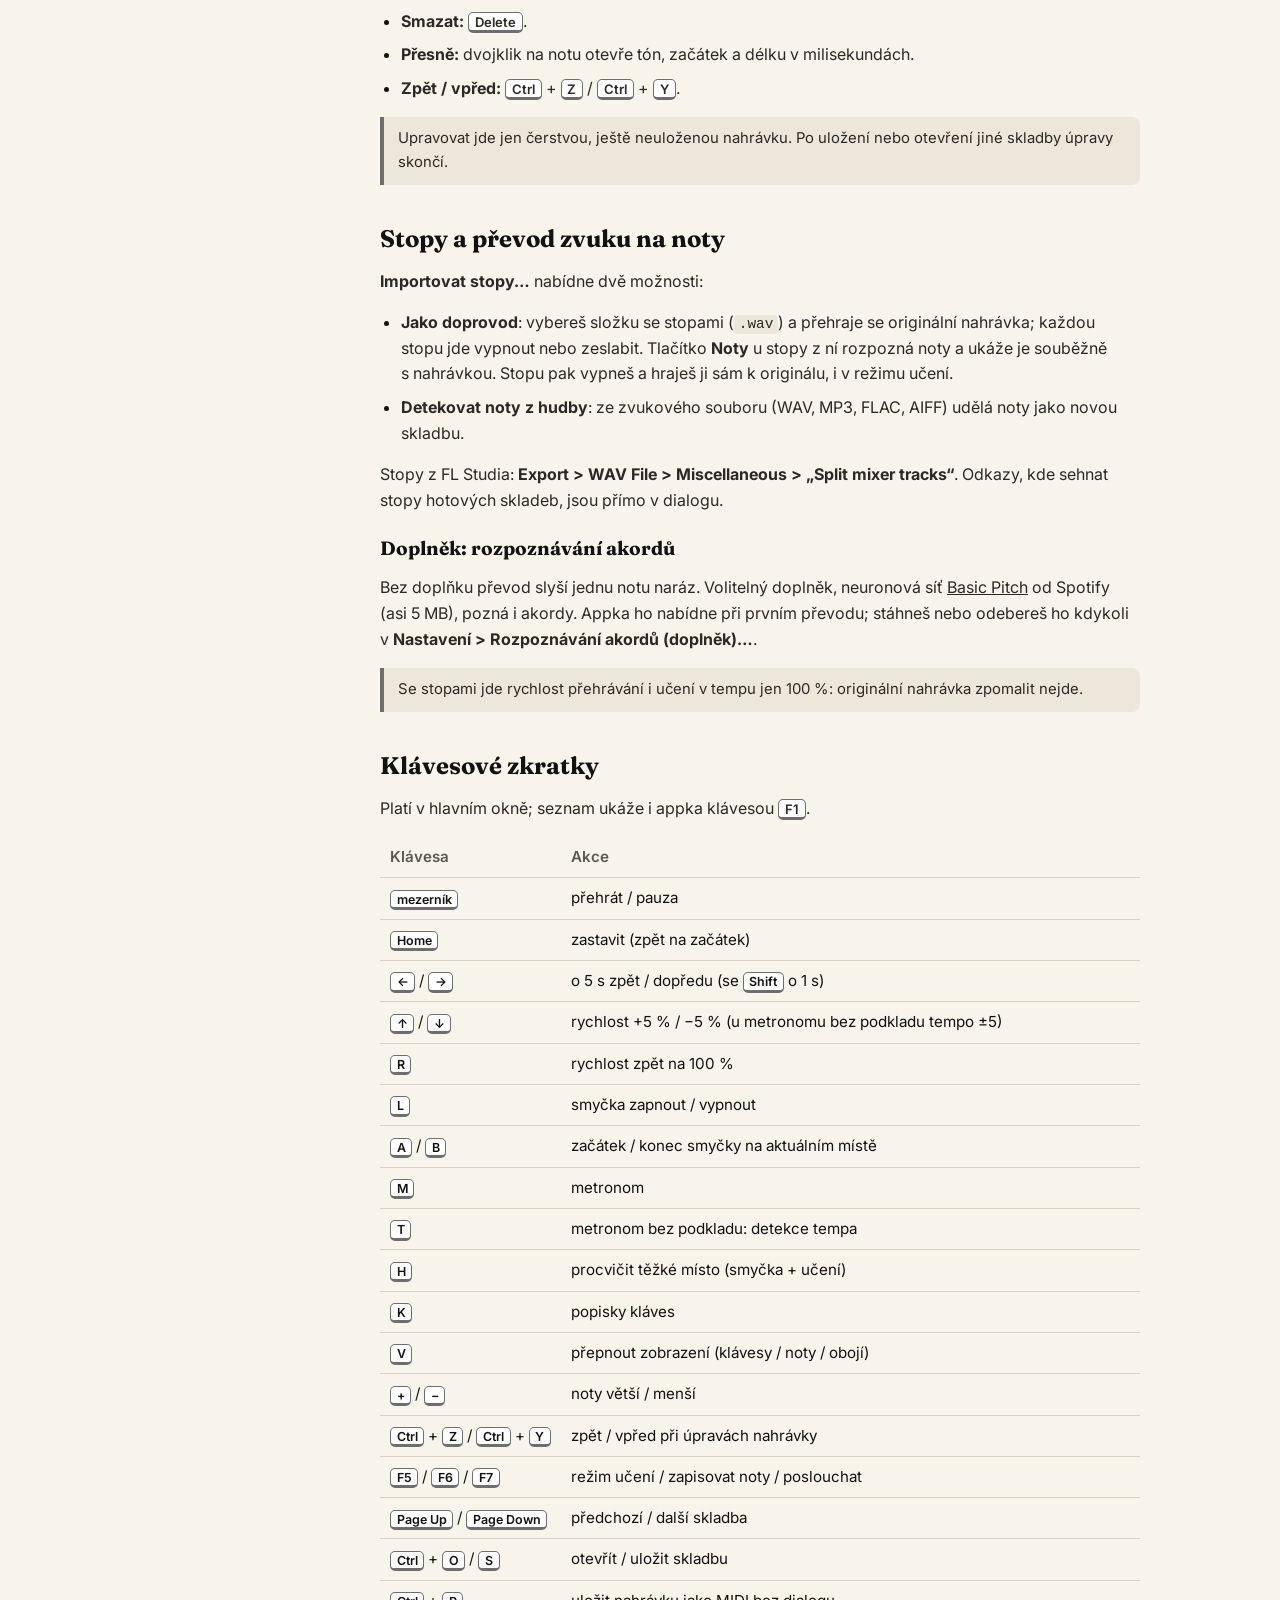
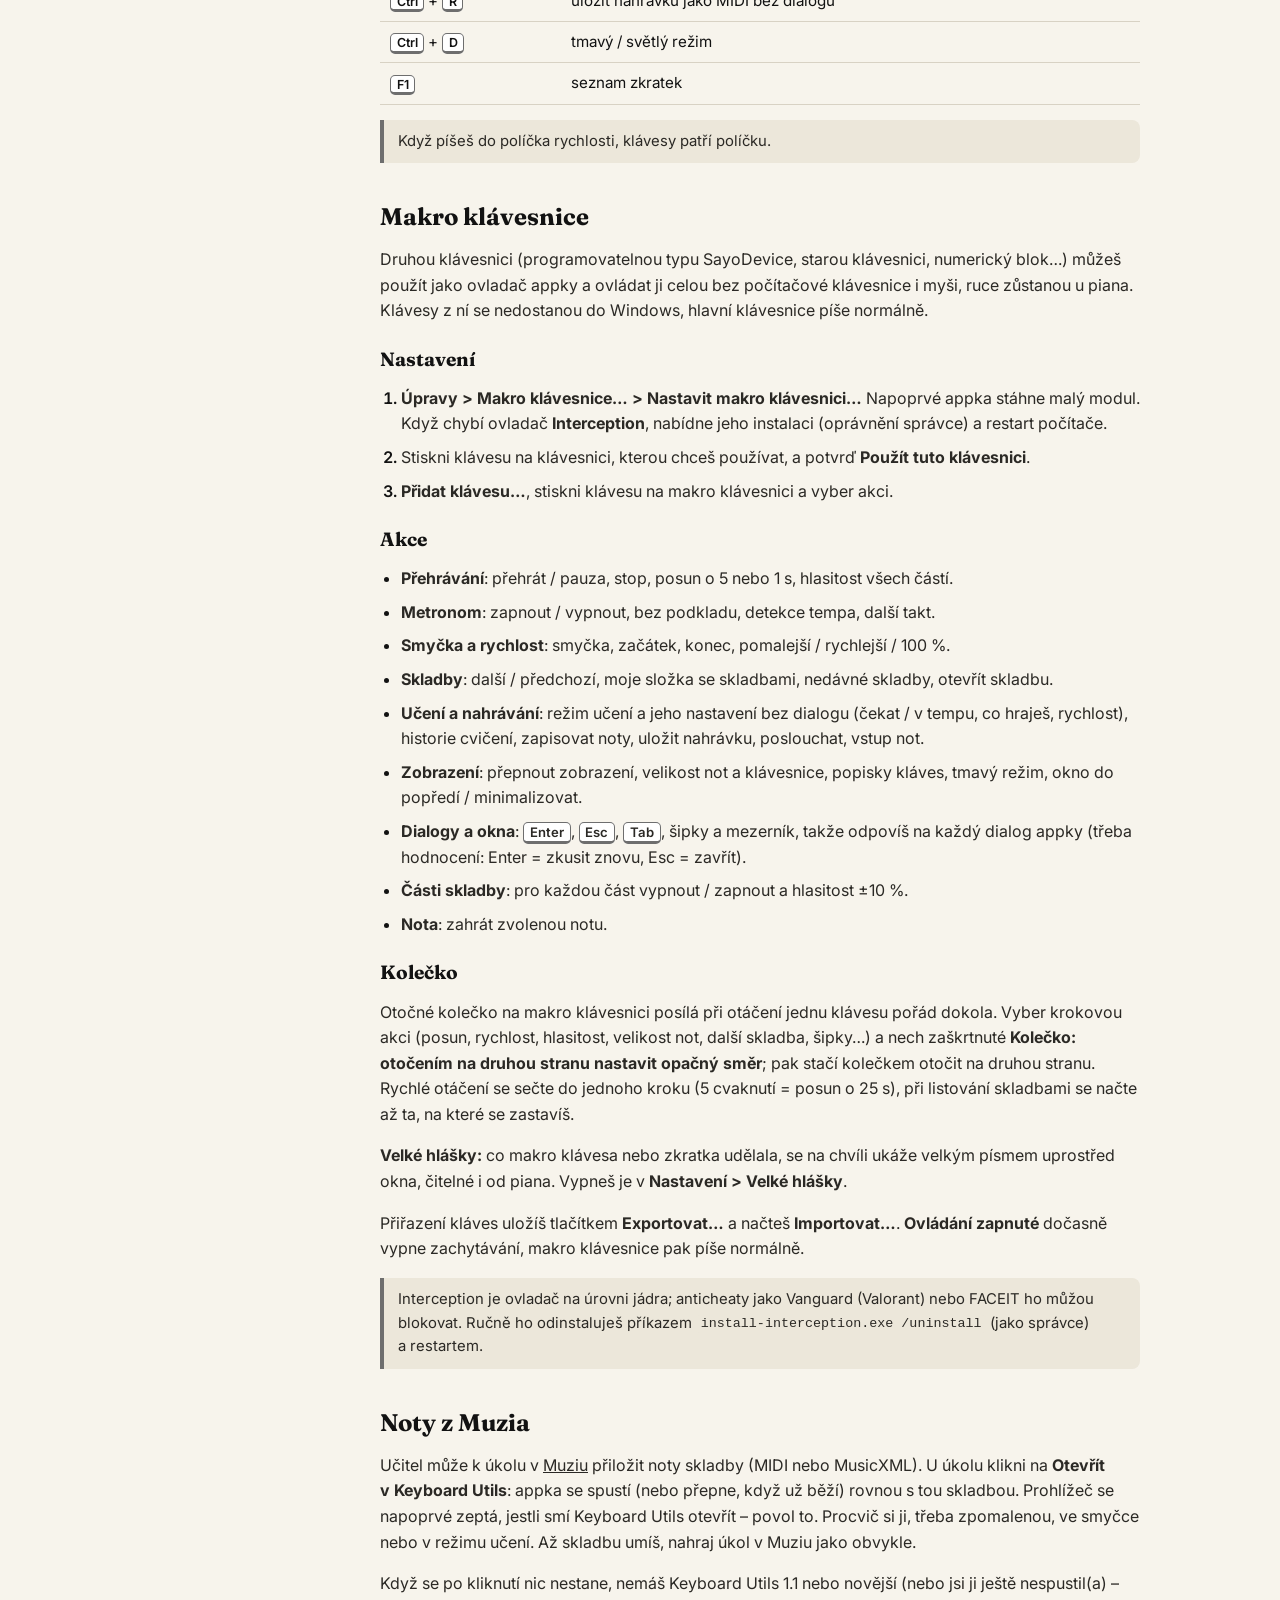
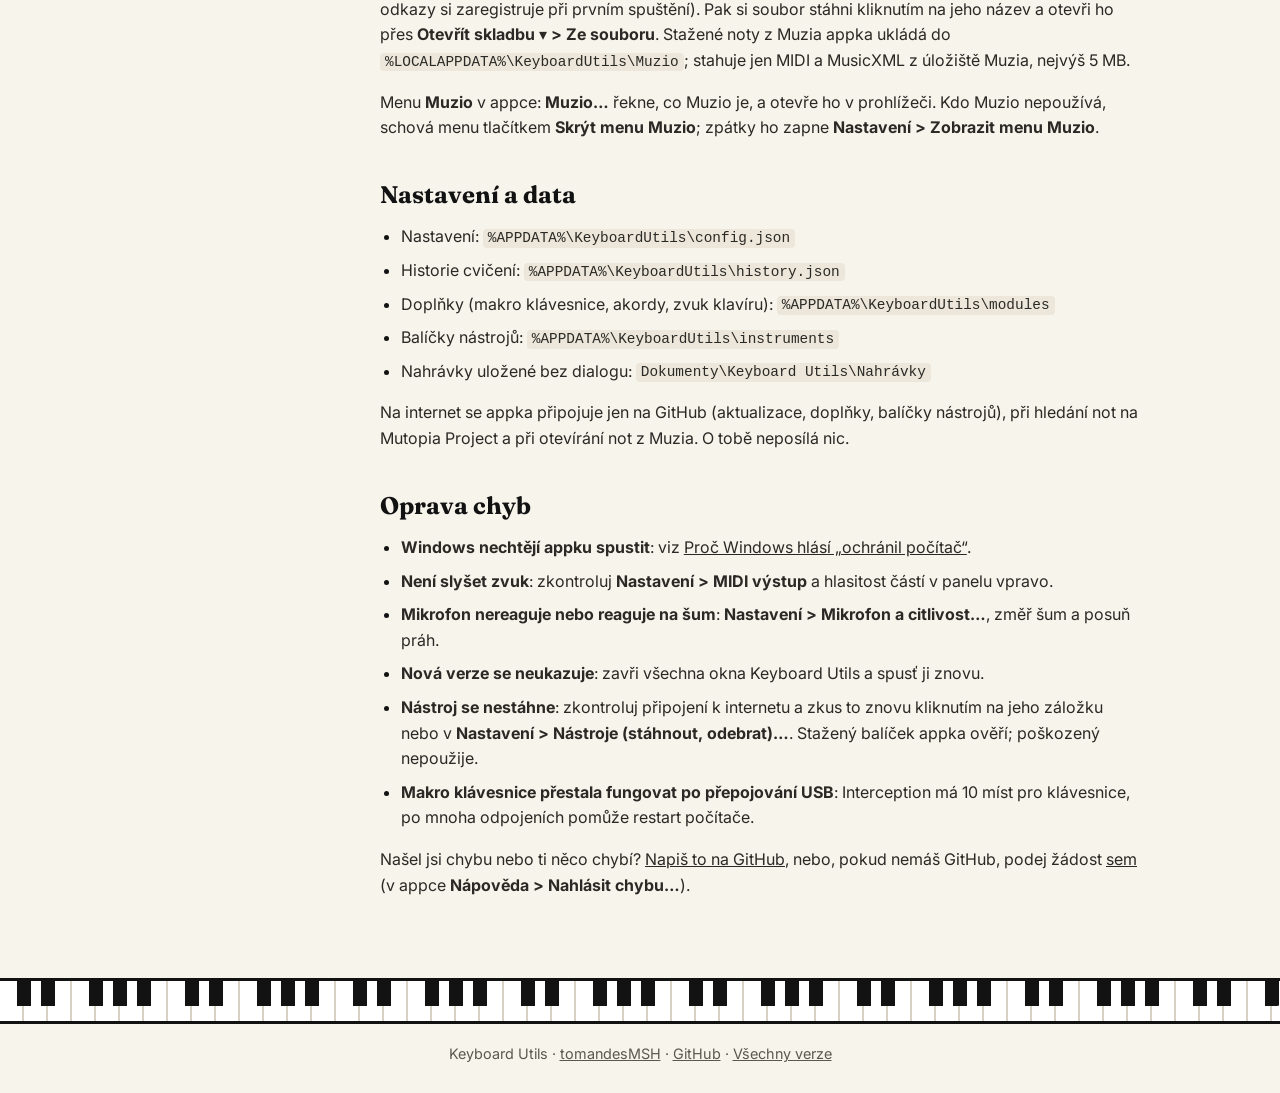
==== commit 034a1593: "English website: home, documentation and SmartScreen page under /en/, CS | EN switch and hreflang on" ====
--- a/docs/docs/index.html
+++ b/docs/docs/index.html
@@ -5,6 +5,9 @@
   <meta name="viewport" content="width=device-width, initial-scale=1">
   <title>Dokumentace – Keyboard Utils</title>
   <meta name="description" content="Dokumentace Keyboard Utils: skladby, přehrávání, režim učení, zpráva pro učitele, nástroje (kytara, smyčce, flétny, trubka), hmatník, tabulatura a akordy, ladička, zapisování not, makro klávesnice a klávesové zkratky.">
+  <link rel="alternate" hreflang="cs" href="https://tomandesmsh.github.io/Keyboard-Utils/docs/">
+  <link rel="alternate" hreflang="en" href="https://tomandesmsh.github.io/Keyboard-Utils/en/docs/">
+  <link rel="alternate" hreflang="x-default" href="https://tomandesmsh.github.io/Keyboard-Utils/docs/">
   <link rel="icon" type="image/png" href="../img/favicon.png">
   <link rel="preconnect" href="https://fonts.googleapis.com">
   <link rel="preconnect" href="https://fonts.gstatic.com" crossorigin>
@@ -28,6 +31,10 @@
       <a href="index.html" aria-current="page">Dokumentace</a>
       <a href="https://github.com/tomandesMSH/Keyboard-Utils">GitHub</a>
     </nav>
+    <div class="lang-switch" aria-label="Jazyk">
+      <a href="index.html" hreflang="cs" aria-current="true" title="Česky">CS</a>
+      <a href="../en/docs/index.html" hreflang="en" lang="en" title="English" data-keep-hash>EN</a>
+    </div>
     <button class="theme-toggle" type="button" aria-label="Tmavý režim" aria-pressed="false">
       <svg class="moon" viewBox="0 0 24 24" fill="none" stroke="currentColor" stroke-width="2" stroke-linecap="round" stroke-linejoin="round" aria-hidden="true"><path d="M21 12.8A9 9 0 1 1 11.2 3a7 7 0 0 0 9.8 9.8z"/></svg>
       <svg class="sun" viewBox="0 0 24 24" fill="none" stroke="currentColor" stroke-width="2" stroke-linecap="round" aria-hidden="true"><circle cx="12" cy="12" r="4.5"/><path d="M12 2v2.5M12 19.5V22M2 12h2.5M19.5 12H22M4.9 4.9l1.8 1.8M17.3 17.3l1.8 1.8M4.9 19.1l1.8-1.8M17.3 6.7l1.8-1.8"/></svg>
--- a/docs/style.css
+++ b/docs/style.css
@@ -131,6 +131,23 @@
 .theme-toggle[aria-pressed="true"] .sun { display: block; }
 .theme-toggle[aria-pressed="true"] .moon { display: none; }
 
+/* Language switch: CS | EN, the current language bold. */
+.lang-switch {
+  display: inline-flex;
+  border: 2px solid var(--edge);
+  border-radius: 999px;
+  background: var(--surface);
+  box-shadow: 0 2px 0 var(--line);
+  overflow: hidden;
+  font-size: .85rem;
+  font-weight: 600;
+  letter-spacing: .04em;
+}
+.lang-switch a { padding: 6px 11px; color: var(--muted); text-decoration: none; line-height: 1; }
+.lang-switch a + a { border-left: 2px solid var(--edge); }
+.lang-switch a:hover { color: var(--text); }
+.lang-switch a[aria-current] { color: var(--text); background: var(--line); }
+
 /* --- Hero --------------------------------------------------------------------------------- */
 
 .hero {
@@ -561,6 +578,7 @@
   .hero { padding: 32px 16px 36px; }
   .top { padding: 14px 16px; }
   .header-end { gap: 14px; }
+  .lang-switch a { padding: 6px 9px; }
   nav { gap: 14px; font-size: .95rem; }
   .features, .steps { padding: 52px 16px 16px; }
   .muzio { padding: 48px 16px 60px; }
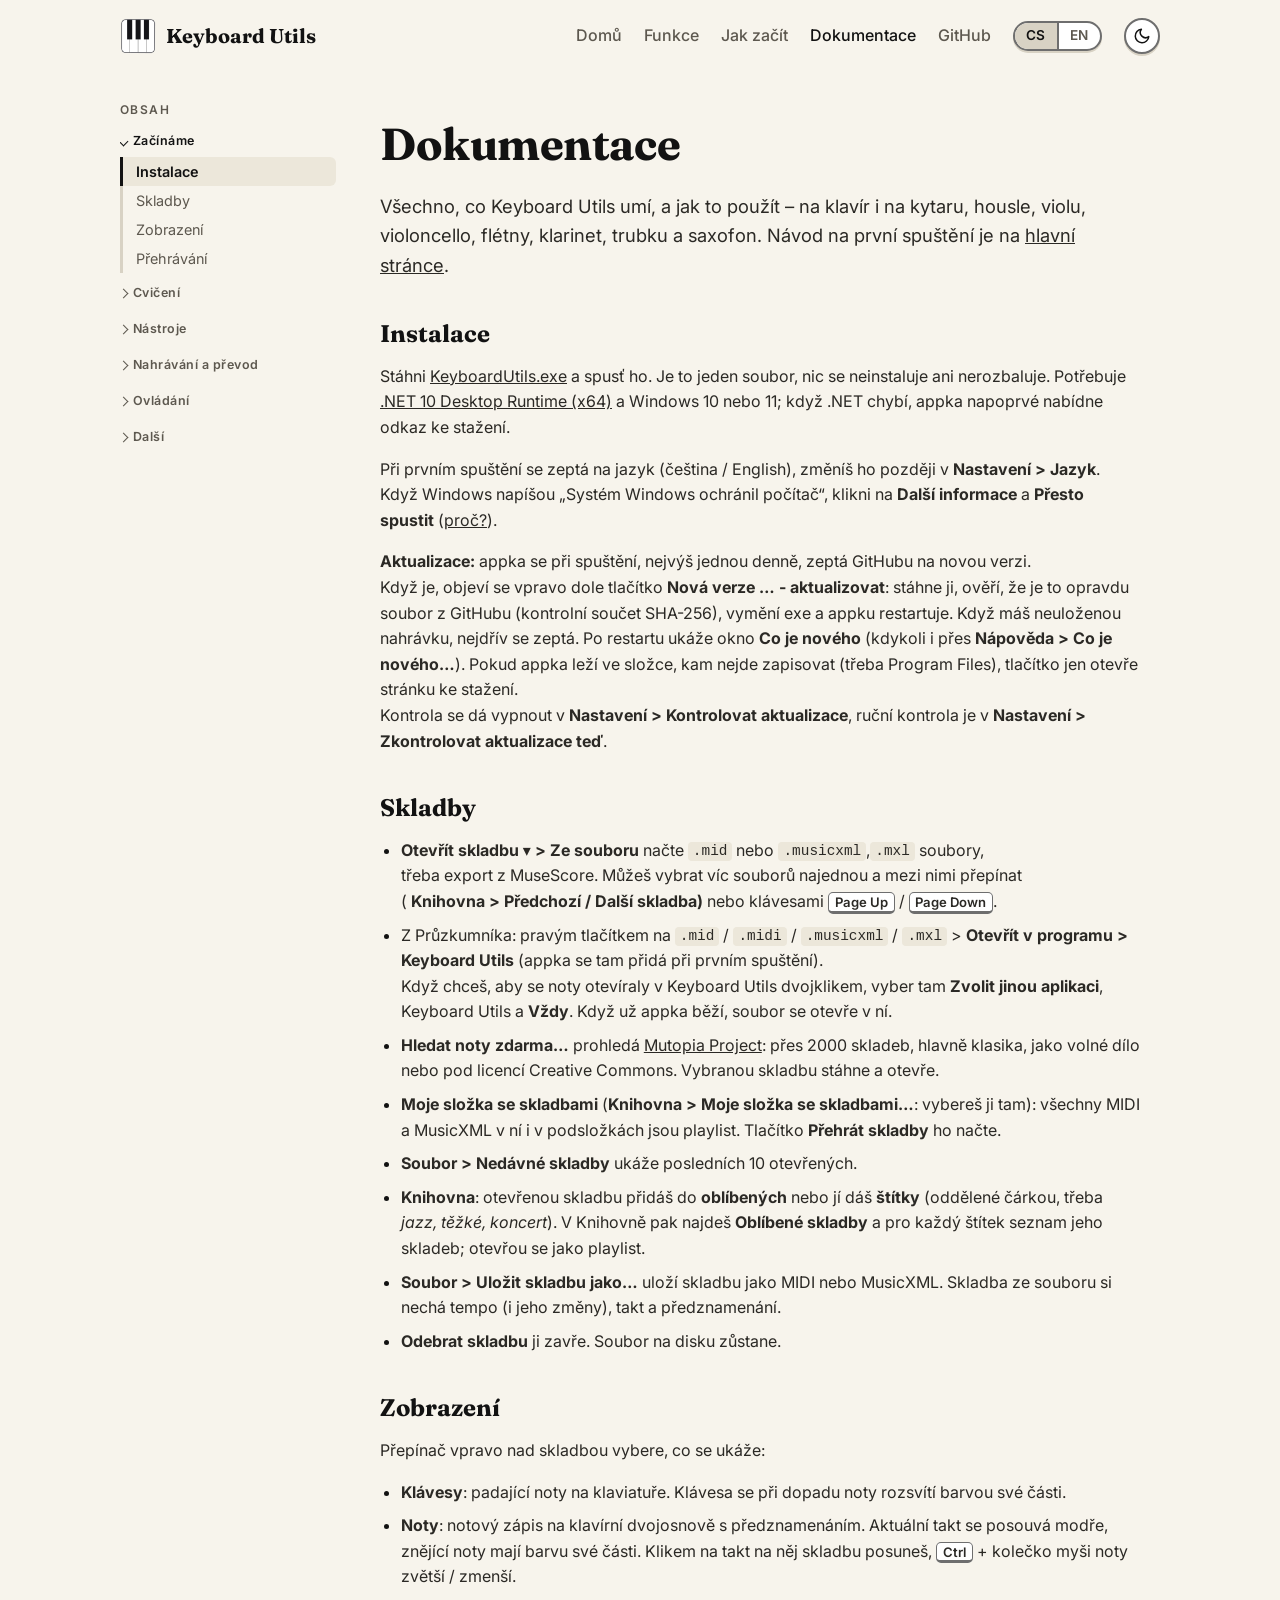
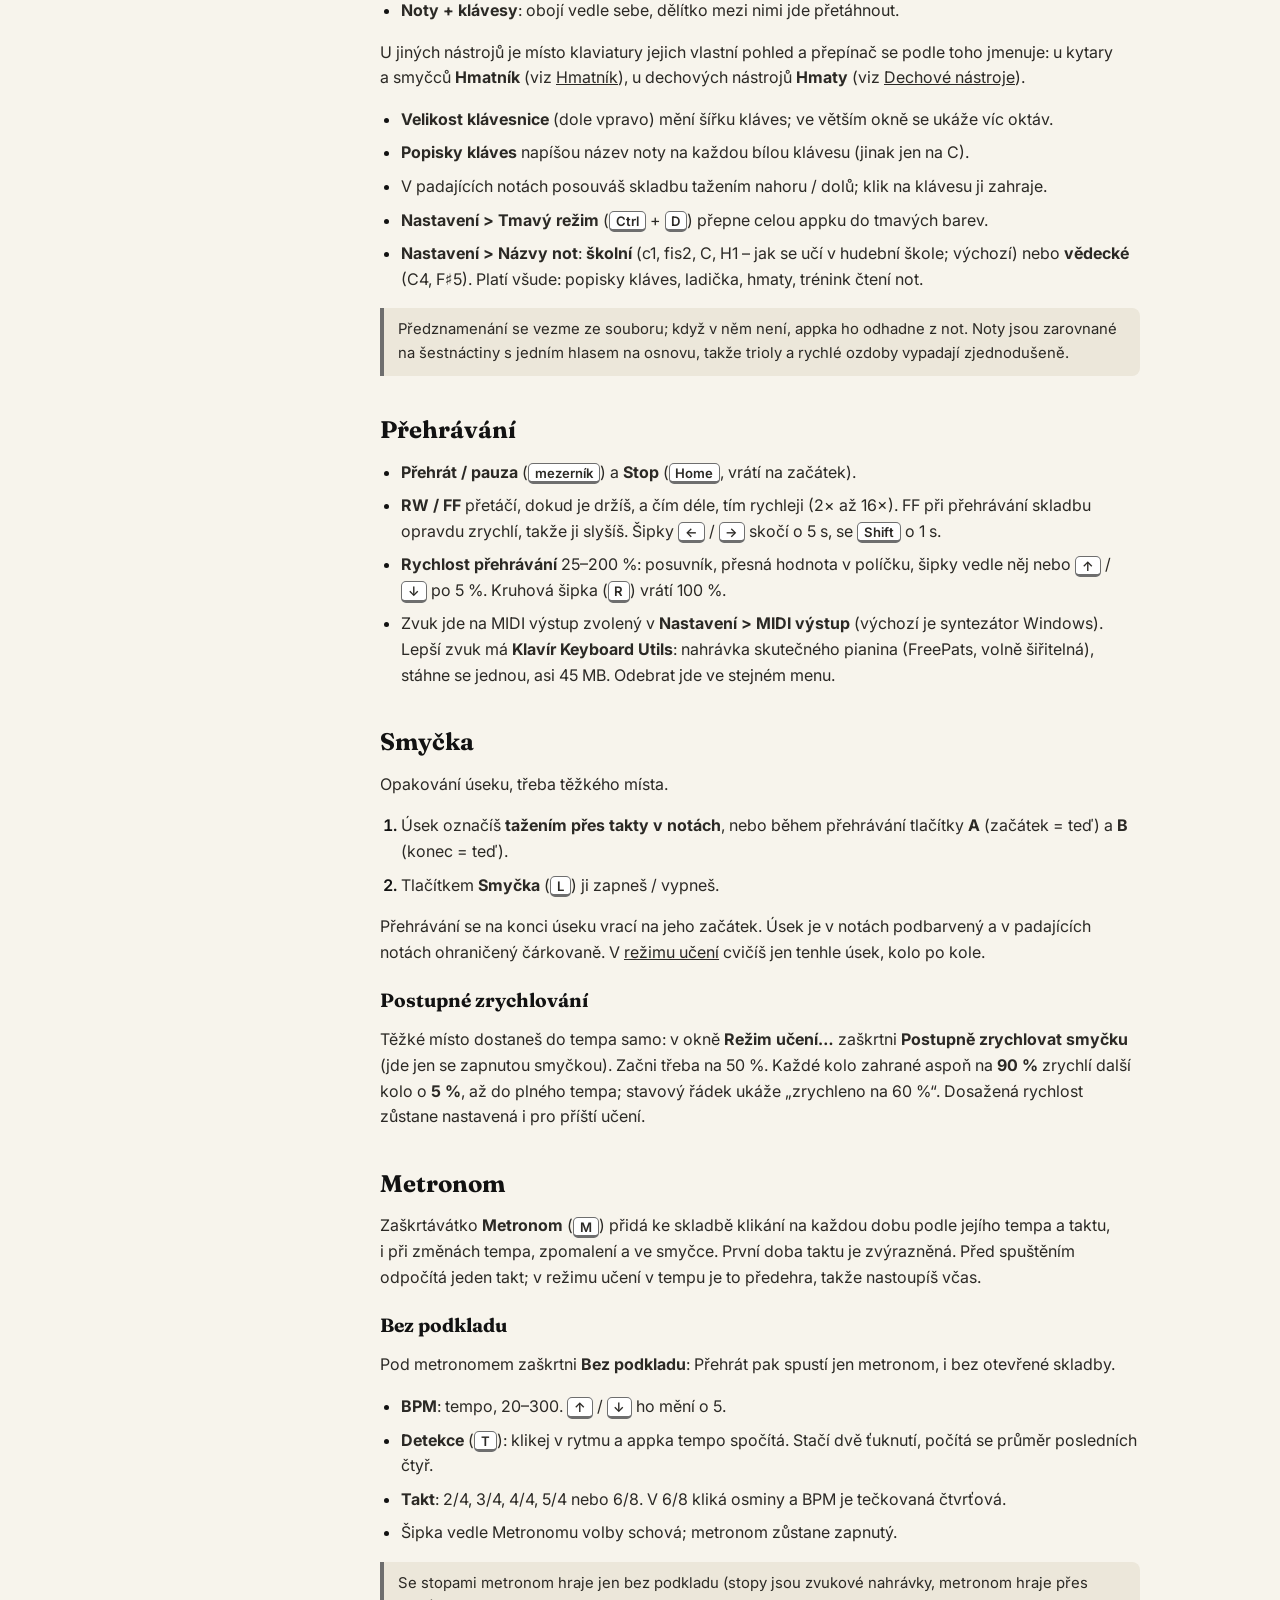
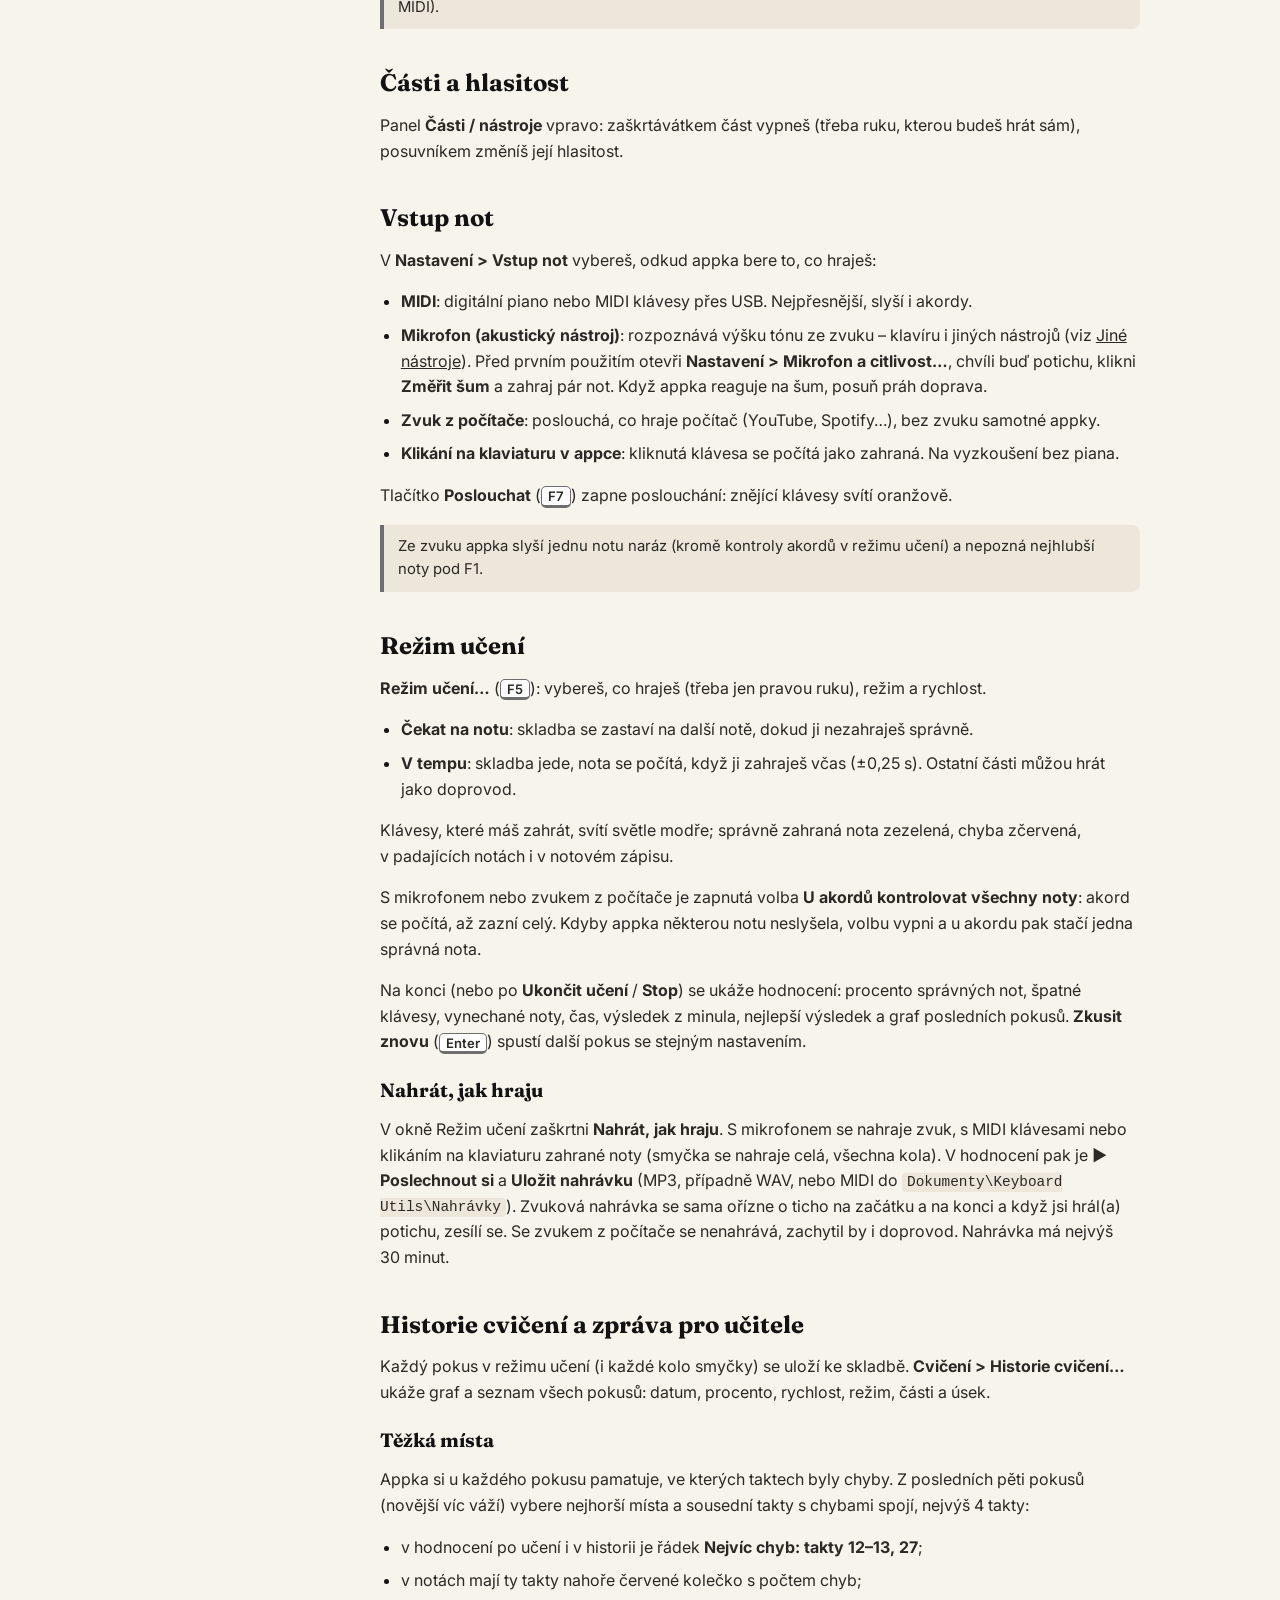
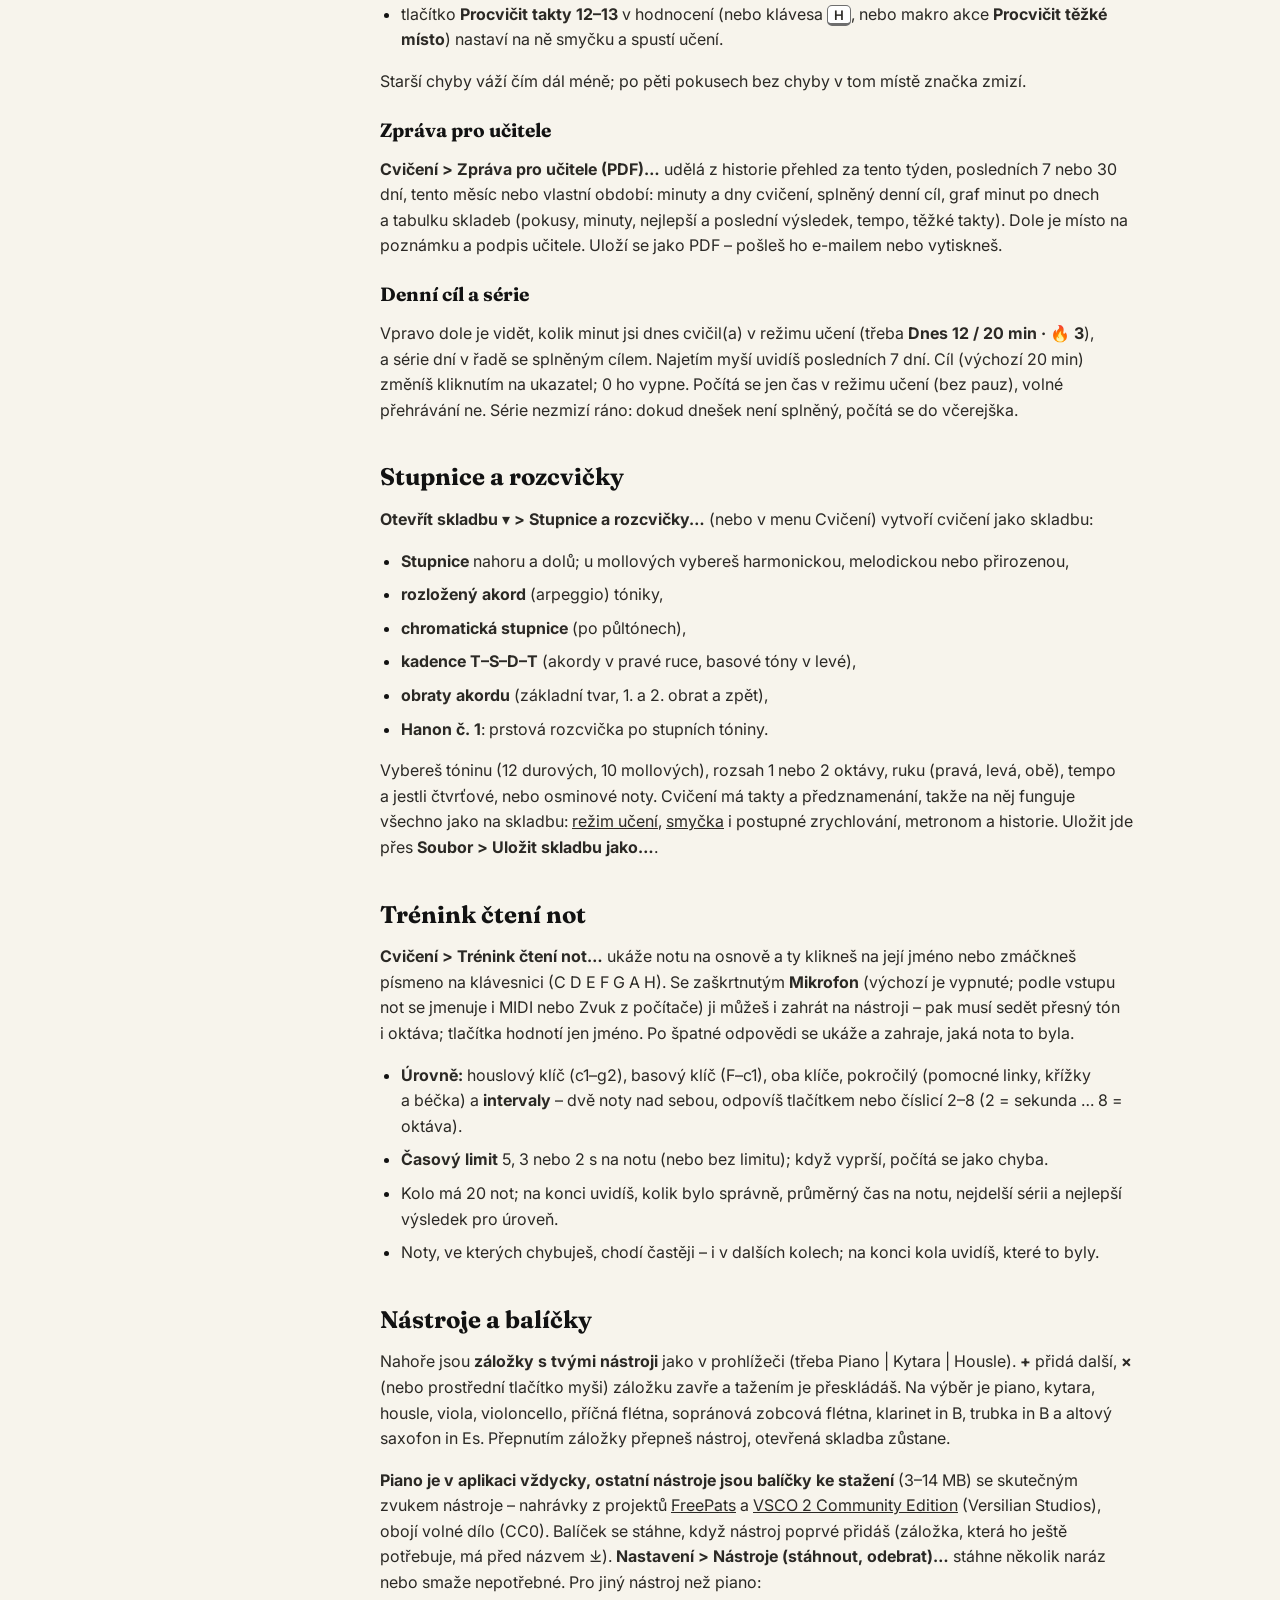
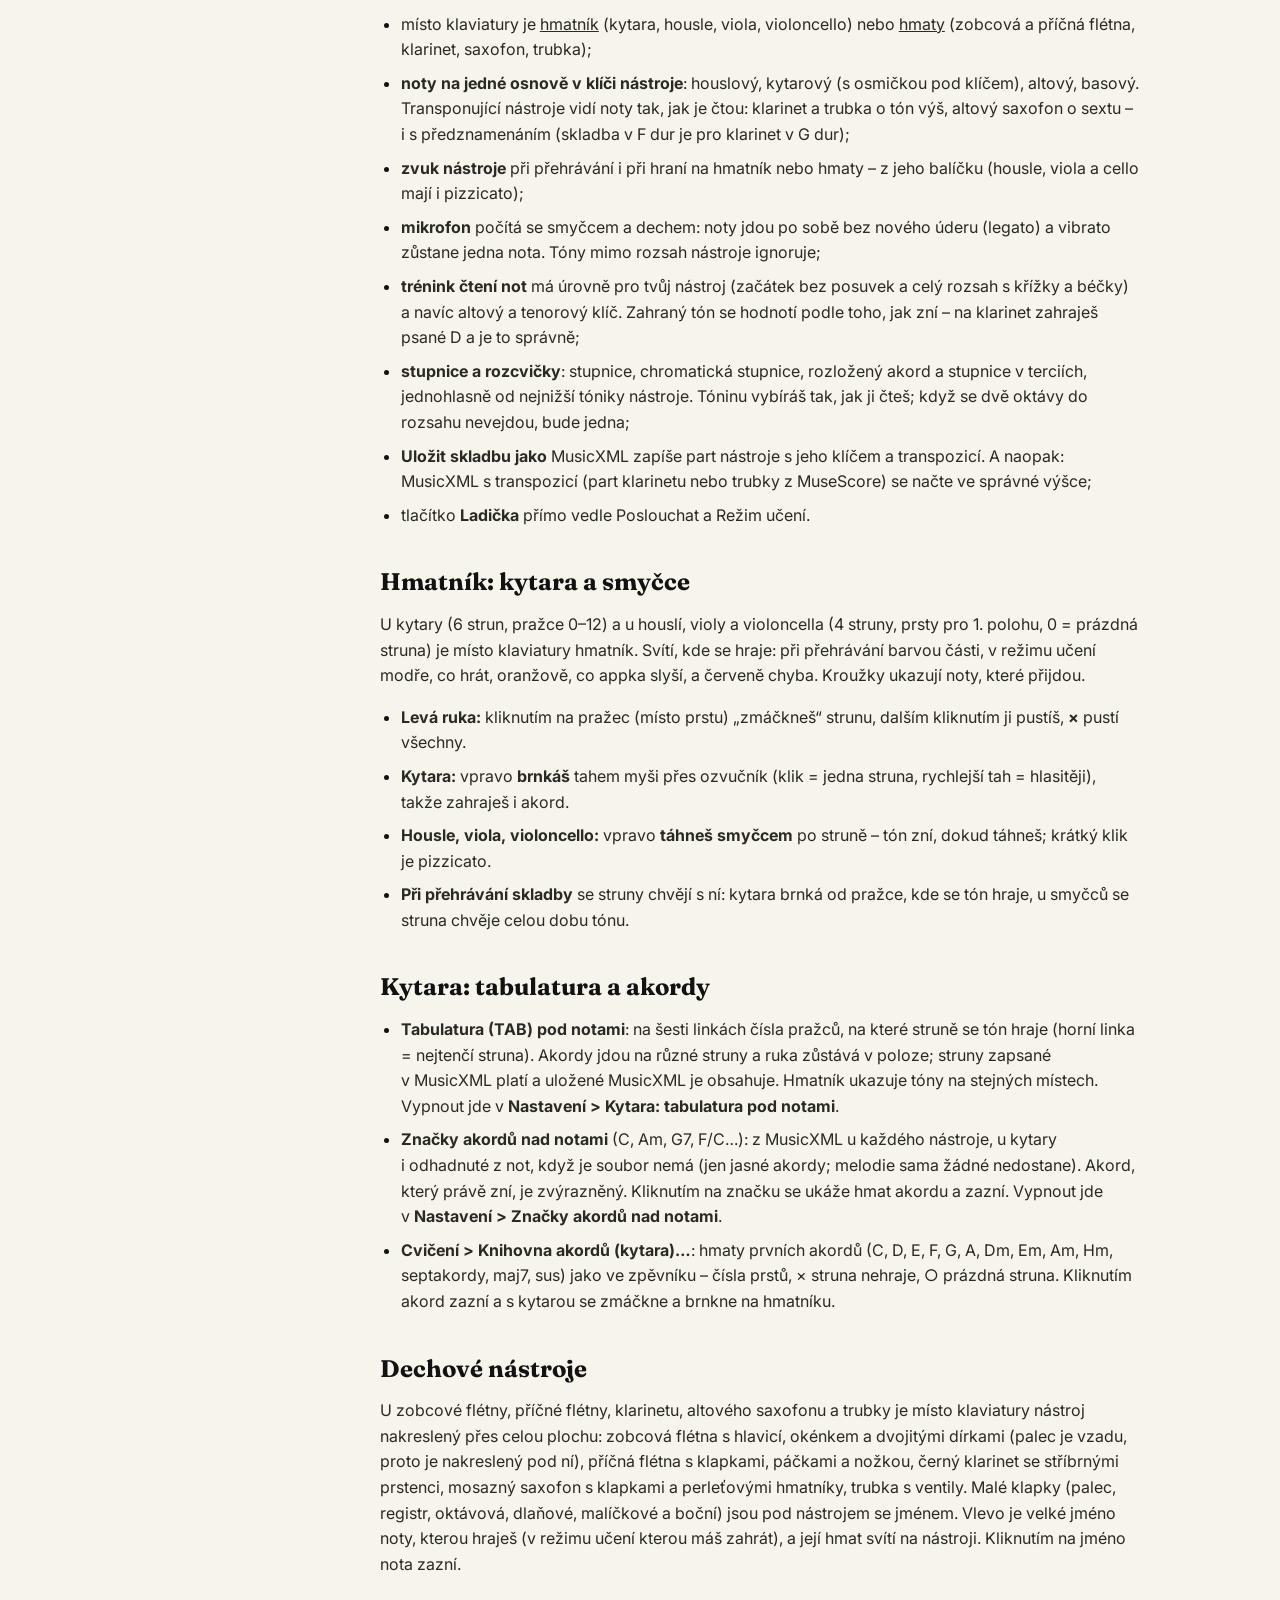
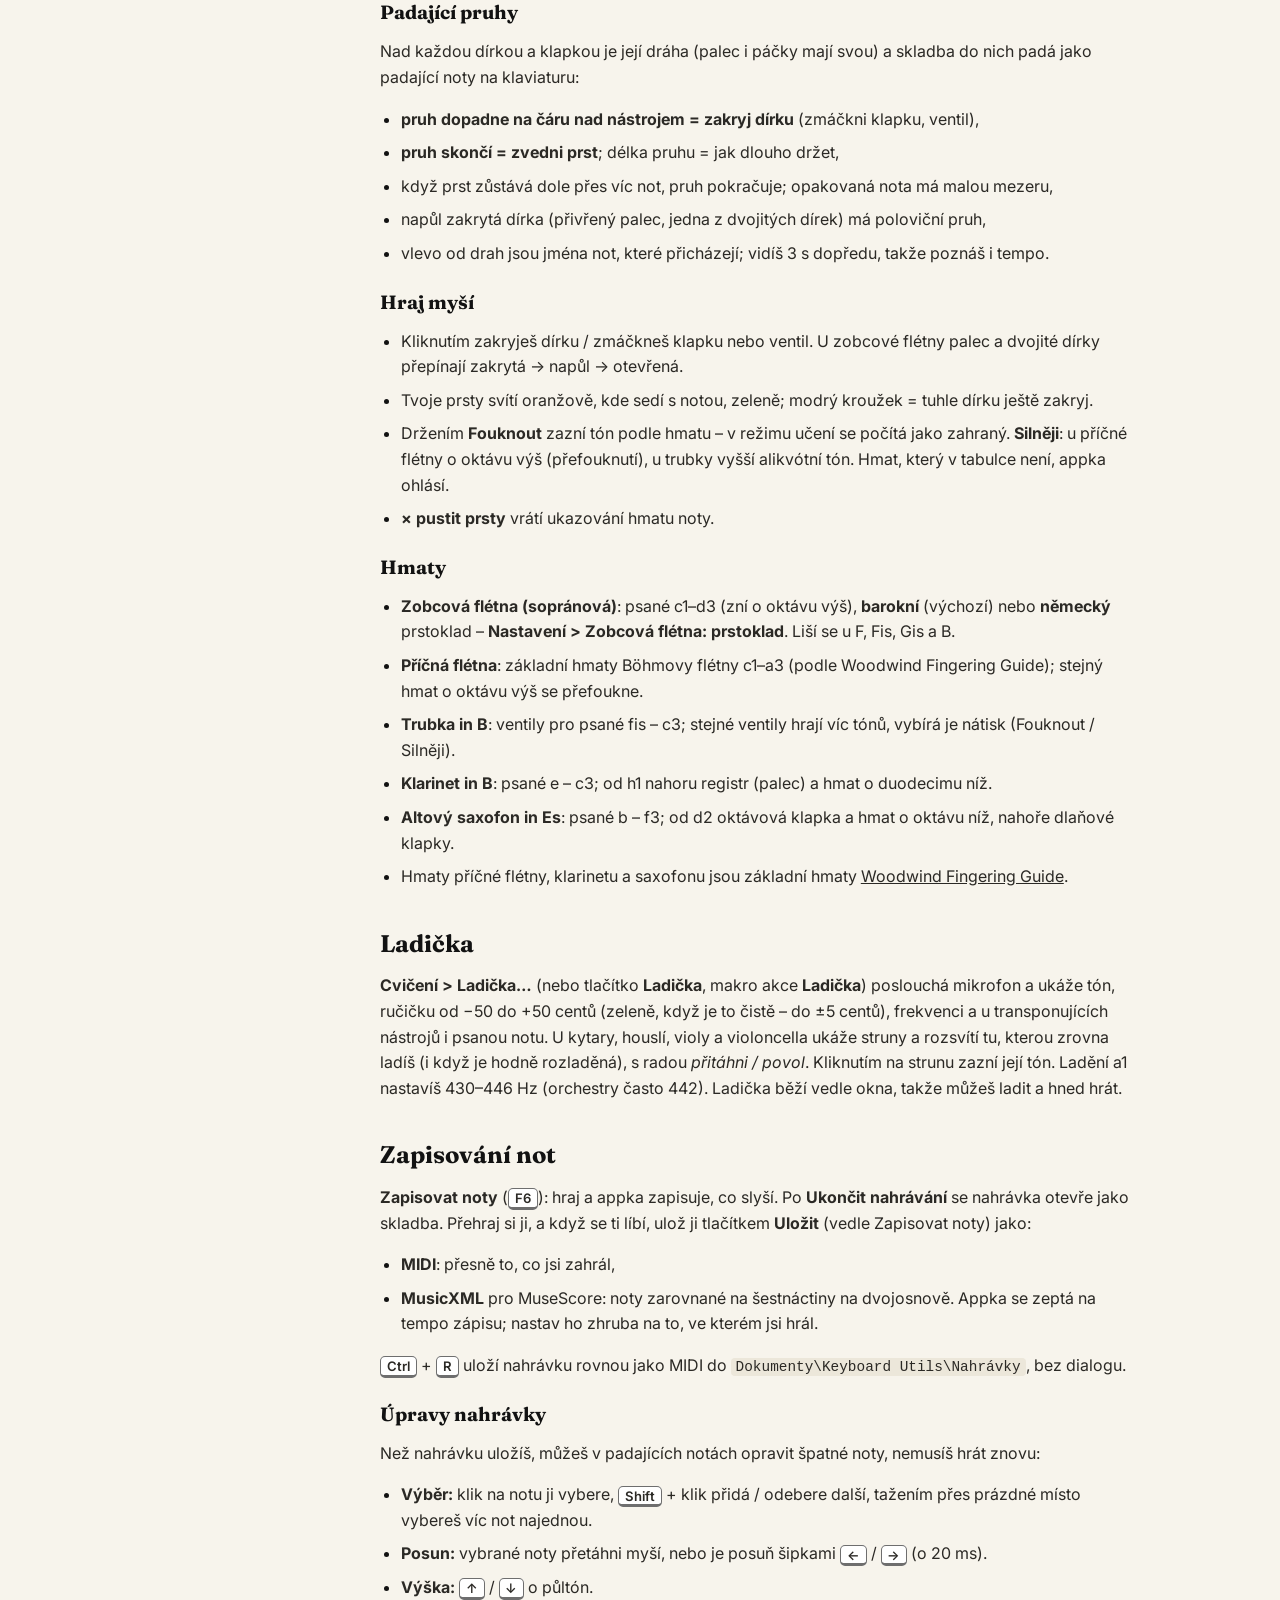
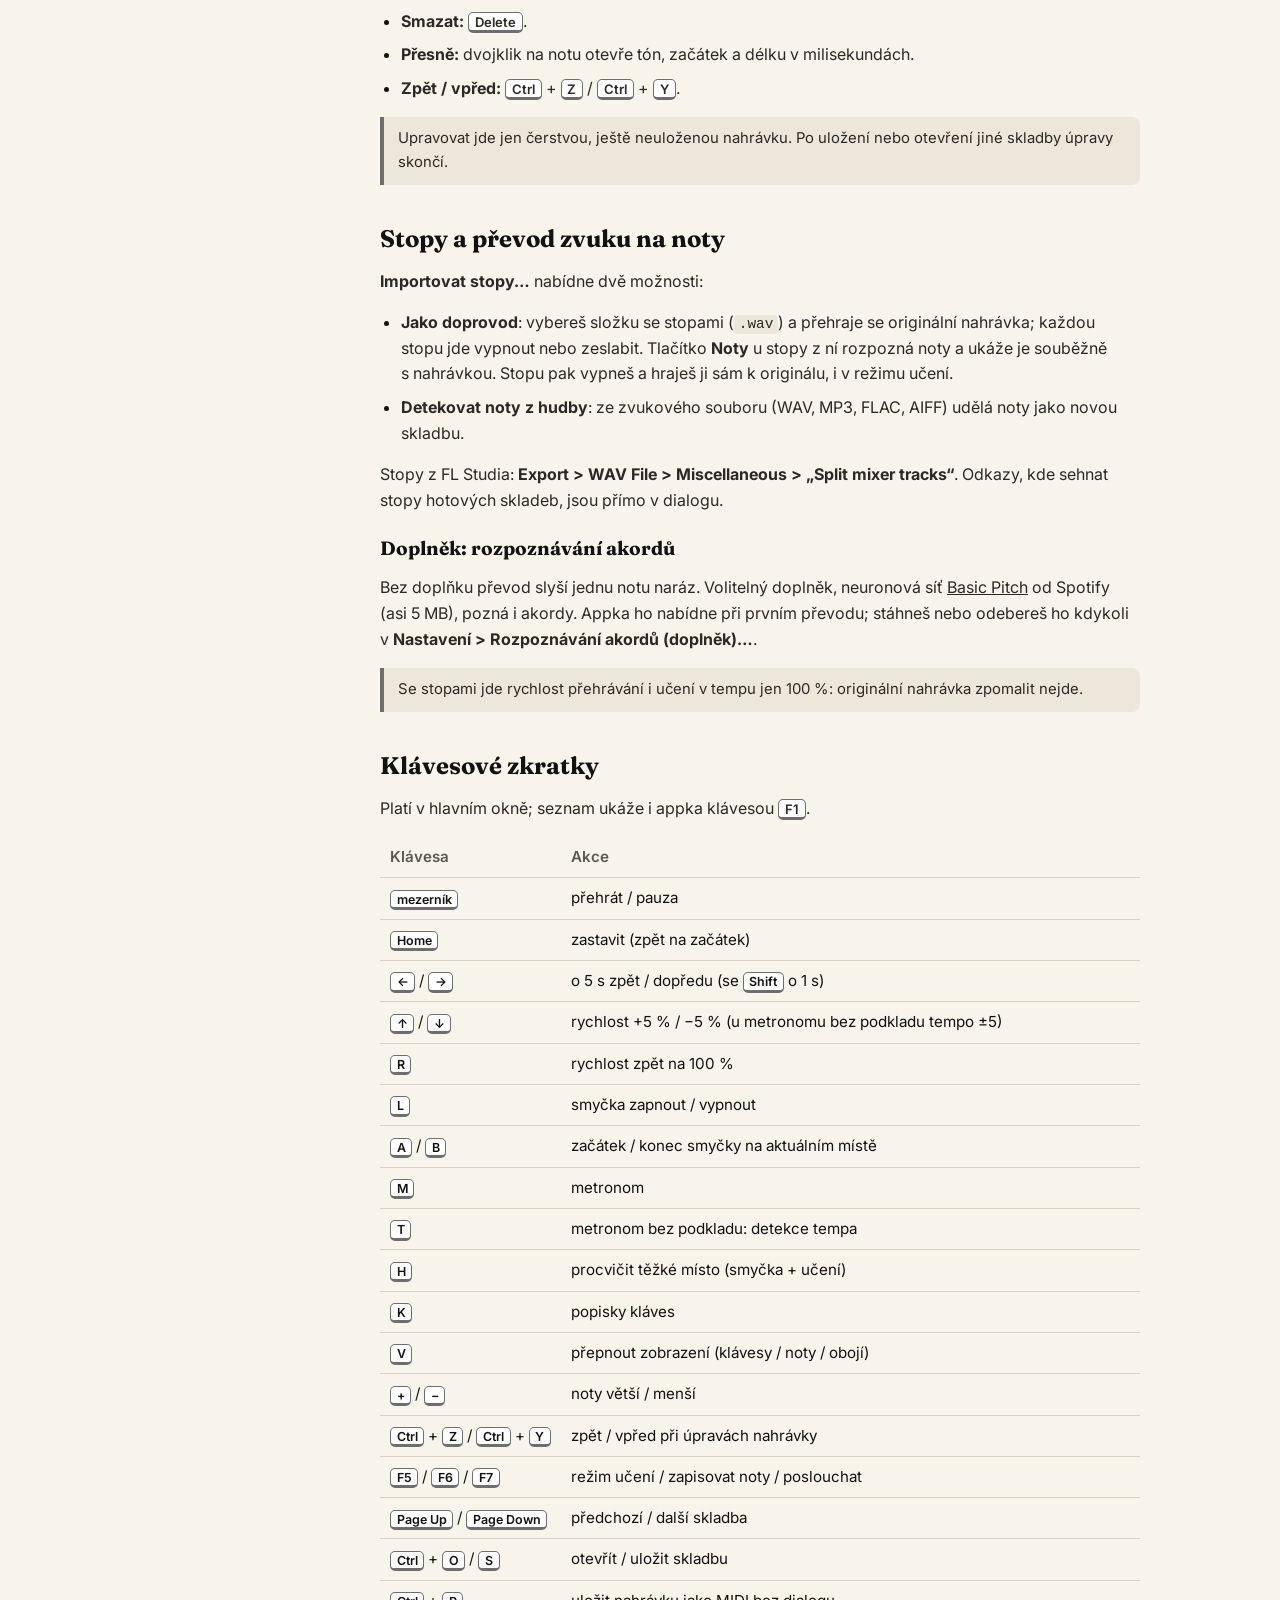
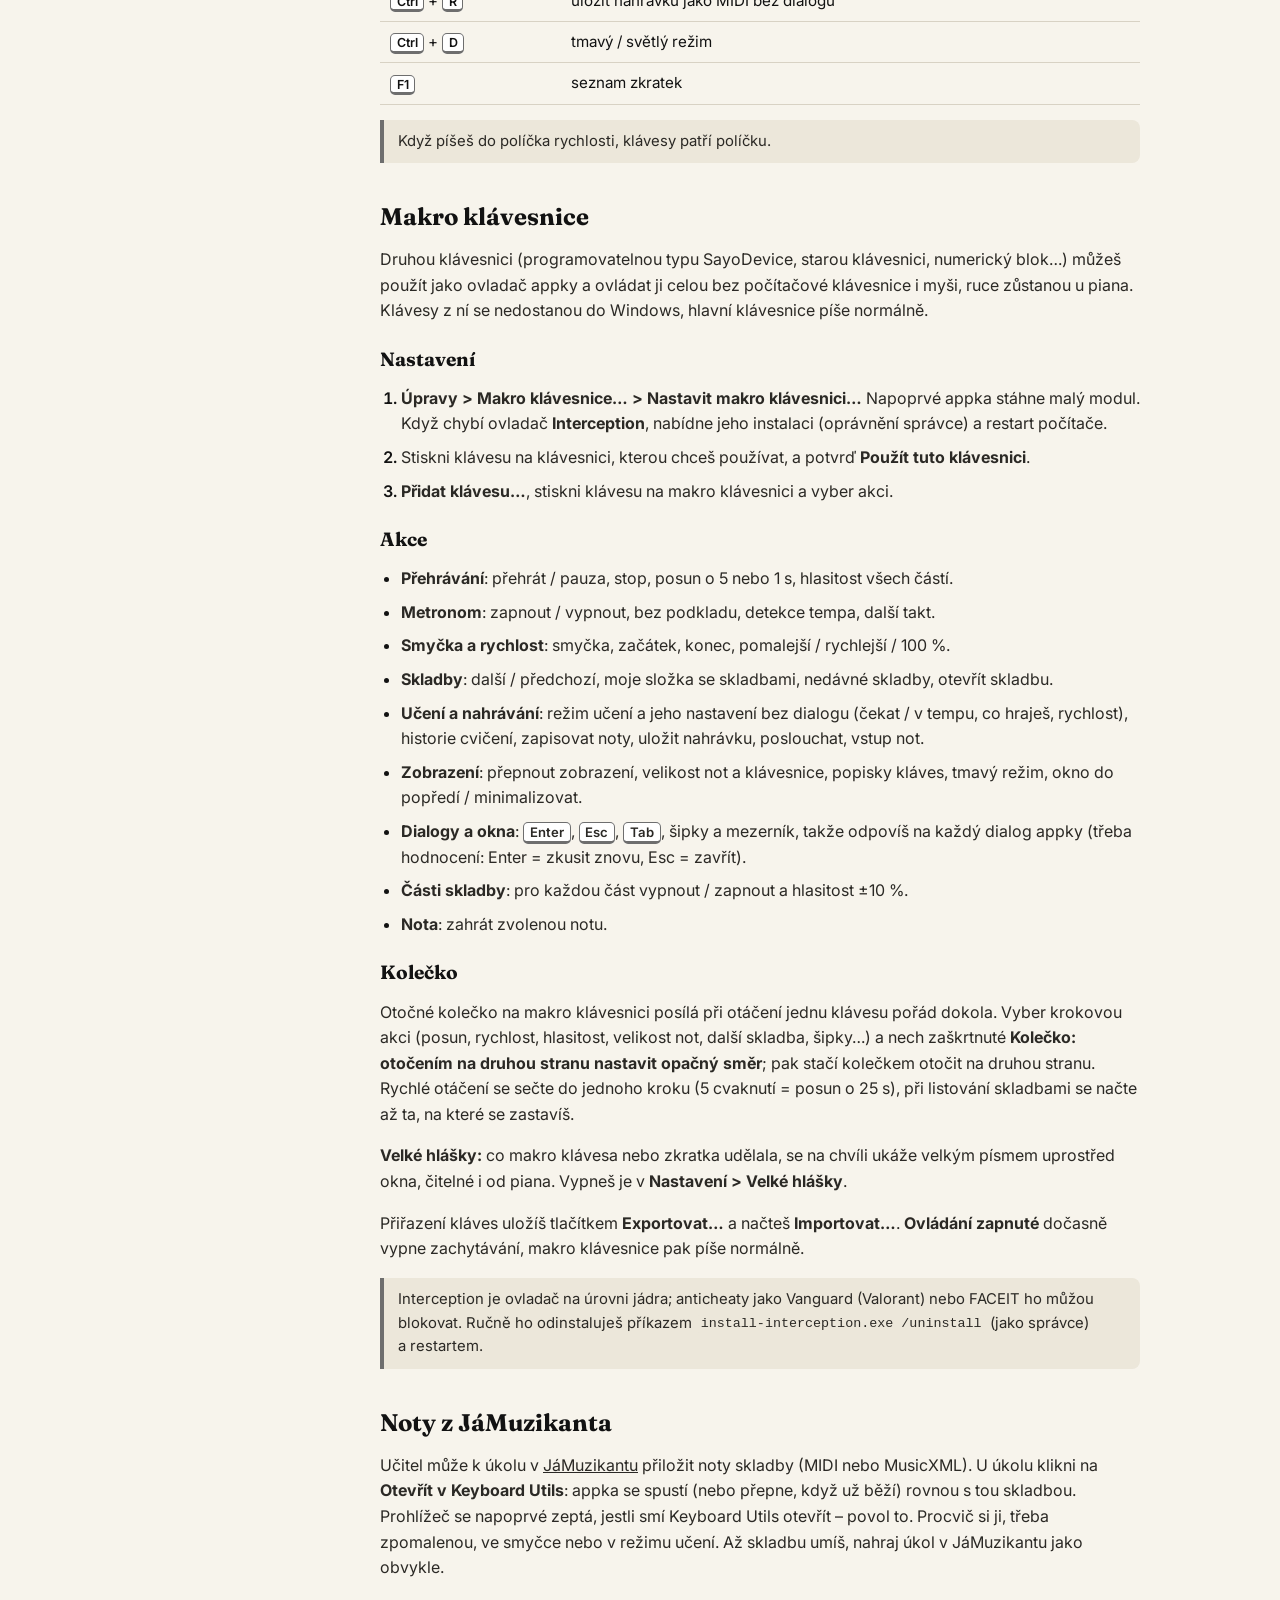
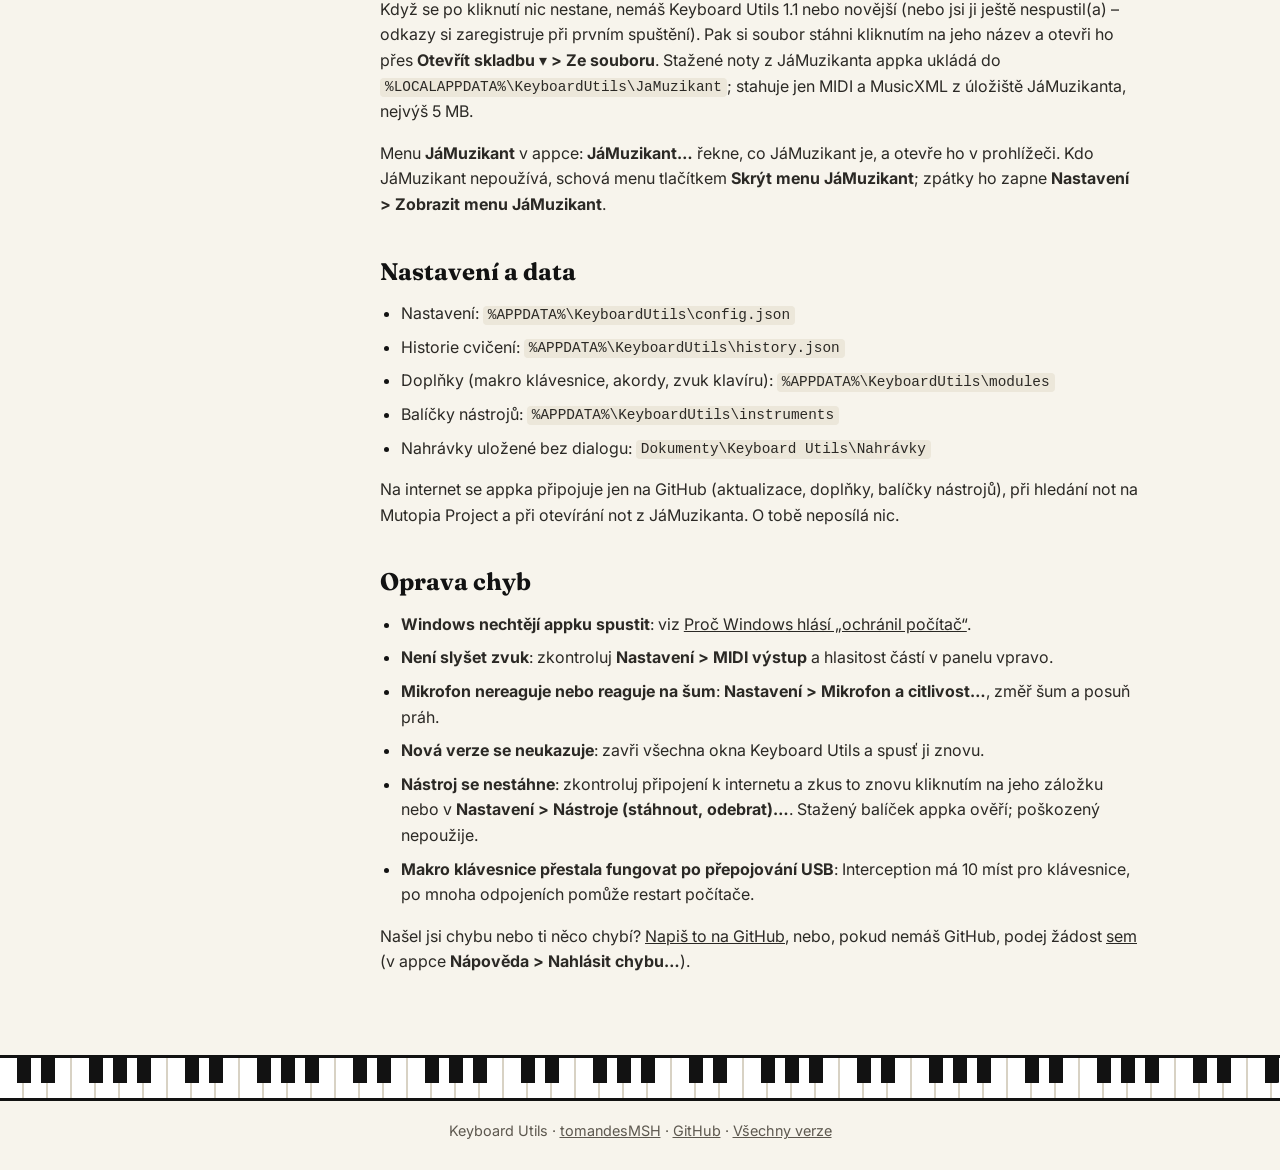
==== commit 4e23bb09: "ja muzikant integrace" ====
--- a/docs/docs/index.html
+++ b/docs/docs/index.html
@@ -5,9 +5,9 @@
   <meta name="viewport" content="width=device-width, initial-scale=1">
   <title>Dokumentace – Keyboard Utils</title>
   <meta name="description" content="Dokumentace Keyboard Utils: skladby, přehrávání, režim učení, zpráva pro učitele, nástroje (kytara, smyčce, flétny, trubka), hmatník, tabulatura a akordy, ladička, zapisování not, makro klávesnice a klávesové zkratky.">
-  <link rel="alternate" hreflang="cs" href="https://tomandesmsh.github.io/Keyboard-Utils/docs/">
-  <link rel="alternate" hreflang="en" href="https://tomandesmsh.github.io/Keyboard-Utils/en/docs/">
-  <link rel="alternate" hreflang="x-default" href="https://tomandesmsh.github.io/Keyboard-Utils/docs/">
+  <link rel="alternate" hreflang="cs" href="https://tomandes.eu/Keyboard-Utils/docs/">
+  <link rel="alternate" hreflang="en" href="https://tomandes.eu/Keyboard-Utils/en/docs/">
+  <link rel="alternate" hreflang="x-default" href="https://tomandes.eu/Keyboard-Utils/docs/">
   <link rel="icon" type="image/png" href="../img/favicon.png">
   <link rel="preconnect" href="https://fonts.googleapis.com">
   <link rel="preconnect" href="https://fonts.gstatic.com" crossorigin>
@@ -105,7 +105,7 @@
       <button type="button" class="doc-toc-cat" aria-expanded="true">Další</button>
       <div class="doc-toc-list">
         <ol>
-          <li><a href="#muzio">Noty z Muzia</a></li>
+          <li><a href="#jamuzikant">Noty z JáMuzikanta</a></li>
           <li><a href="#nastaveni">Nastavení a data</a></li>
           <li><a href="#problemy">Oprava chyb</a></li>
         </ol>
@@ -658,23 +658,23 @@
       </p>
     </section>
 
-    <section id="muzio">
-      <h2>Noty z Muzia</h2>
-      <p>
-        Učitel může k&nbsp;úkolu v&nbsp;<a href="https://keyboardheromuzio.vercel.app/">Muziu</a> přiložit noty skladby (MIDI nebo
+    <section id="jamuzikant">
+      <h2>Noty z JáMuzikanta</h2>
+      <p>
+        Učitel může k&nbsp;úkolu v&nbsp;<a href="https://jamuzikant.tomandes.eu/login">JáMuzikantu</a> přiložit noty skladby (MIDI nebo
         MusicXML). U&nbsp;úkolu klikni na <b>Otevřít v&nbsp;Keyboard Utils</b>: appka se spustí (nebo přepne, když už běží)
         rovnou s&nbsp;tou skladbou. Prohlížeč se napoprvé zeptá, jestli smí Keyboard Utils otevřít &ndash; povol to.
-        Procvič si ji, třeba zpomalenou, ve smyčce nebo v&nbsp;režimu učení. Až skladbu umíš, nahraj úkol v&nbsp;Muziu jako obvykle.
+        Procvič si ji, třeba zpomalenou, ve smyčce nebo v&nbsp;režimu učení. Až skladbu umíš, nahraj úkol v&nbsp;JáMuzikantu jako obvykle.
       </p>
       <p>
         Když se po kliknutí nic nestane, nemáš Keyboard Utils 1.1 nebo novější (nebo jsi ji ještě nespustil(a) &ndash; odkazy
         si zaregistruje při prvním spuštění). Pak si soubor stáhni kliknutím na jeho název a&nbsp;otevři ho přes
-        <b>Otevřít skladbu ▾ &gt; Ze souboru</b>. Stažené noty z&nbsp;Muzia appka ukládá do
-        <code>%LOCALAPPDATA%\KeyboardUtils\Muzio</code>; stahuje jen MIDI a&nbsp;MusicXML z&nbsp;úložiště Muzia, nejvýš 5&nbsp;MB.
-      </p>
-      <p>
-        Menu <b>Muzio</b> v&nbsp;appce: <b>Muzio…</b> řekne, co Muzio je, a&nbsp;otevře ho v&nbsp;prohlížeči. Kdo Muzio nepoužívá, schová
-        menu tlačítkem <b>Skrýt menu Muzio</b>; zpátky ho zapne <b>Nastavení &gt; Zobrazit menu Muzio</b>.
+        <b>Otevřít skladbu ▾ &gt; Ze souboru</b>. Stažené noty z&nbsp;JáMuzikanta appka ukládá do
+        <code>%LOCALAPPDATA%\KeyboardUtils\JaMuzikant</code>; stahuje jen MIDI a&nbsp;MusicXML z&nbsp;úložiště JáMuzikanta, nejvýš 5&nbsp;MB.
+      </p>
+      <p>
+        Menu <b>JáMuzikant</b> v&nbsp;appce: <b>JáMuzikant…</b> řekne, co JáMuzikant je, a&nbsp;otevře ho v&nbsp;prohlížeči. Kdo JáMuzikant nepoužívá, schová
+        menu tlačítkem <b>Skrýt menu JáMuzikant</b>; zpátky ho zapne <b>Nastavení &gt; Zobrazit menu JáMuzikant</b>.
       </p>
     </section>
 
@@ -689,7 +689,7 @@
       </ul>
       <p>
         Na internet se appka připojuje jen na GitHub (aktualizace, doplňky, balíčky nástrojů), při hledání not na Mutopia Project
-        a&nbsp;při otevírání not z&nbsp;Muzia.
+        a&nbsp;při otevírání not z&nbsp;JáMuzikanta.
         O&nbsp;tobě neposílá nic.
       </p>
     </section>
--- a/docs/style.css
+++ b/docs/style.css
@@ -14,7 +14,7 @@
   --accent: #121212;        /* the strong colour: black keys, step numbers, the main button */
   --on-accent: #ffffff;
   --accent-shadow: #000000;
-  --band: #121212;          /* the dark sections: screenshots, Muzio */
+  --band: #121212;          /* the dark sections: screenshots, JáMuzikant */
   --band-text: #f7f4ec;
   --band-muted: #bdb8ad;
   --band-line: #333333;
@@ -23,7 +23,7 @@
   --key-white: #ffffff;
   --key-black: #121212;
   --key-gap: #d8d2c4;
-  --muzio: #e14432;
+  --jamuzikant: #e14432;
   --radius: 14px;
   --max: 1080px;
 }
@@ -185,7 +185,7 @@
 /* Black key and white key. */
 .btn-dark { background: var(--accent); color: var(--on-accent); box-shadow: 0 3px 0 var(--accent-shadow); }
 .btn-light { background: var(--surface); color: var(--text); border: 2px solid var(--edge); box-shadow: 0 3px 0 var(--line); }
-.btn-red { background: var(--muzio); color: #ffffff; box-shadow: 0 3px 0 #b8331f; }
+.btn-red { background: var(--jamuzikant); color: #ffffff; box-shadow: 0 3px 0 #b8331f; }
 
 .fine { margin: 18px 0 0; font-size: .88rem; color: var(--muted); }
 
@@ -358,15 +358,15 @@
   margin-bottom: 10px;
 }
 
-/* --- Muzio -------------------------------------------------------------------------------- */
-
-.muzio {
+/* --- JáMuzikant -------------------------------------------------------------------------------- */
+
+.jamuzikant {
   max-width: var(--max);
   margin: 0 auto;
   padding: 64px 20px 80px;
 }
 
-.muzio-card {
+.jamuzikant-card {
   display: flex;
   gap: 24px;
   align-items: flex-start;
@@ -377,8 +377,8 @@
   padding: 32px;
 }
 
-.muzio-card img { flex: none; border-radius: 14px; }
-.muzio-card p { color: var(--band-muted); margin: 0 0 22px; max-width: 640px; }
+.jamuzikant-card img { flex: none; border-radius: 14px; }
+.jamuzikant-card p { color: var(--band-muted); margin: 0 0 22px; max-width: 640px; }
 
 /* --- Footer ------------------------------------------------------------------------------- */
 
@@ -581,8 +581,8 @@
   .lang-switch a { padding: 6px 9px; }
   nav { gap: 14px; font-size: .95rem; }
   .features, .steps { padding: 52px 16px 16px; }
-  .muzio { padding: 48px 16px 60px; }
-  .muzio-card { flex-direction: column; padding: 24px; }
+  .jamuzikant { padding: 48px 16px 60px; }
+  .jamuzikant-card { flex-direction: column; padding: 24px; }
   .shots { padding: 36px 16px 44px; }
   .keys { --w: 30px; height: 64px; }
 }
